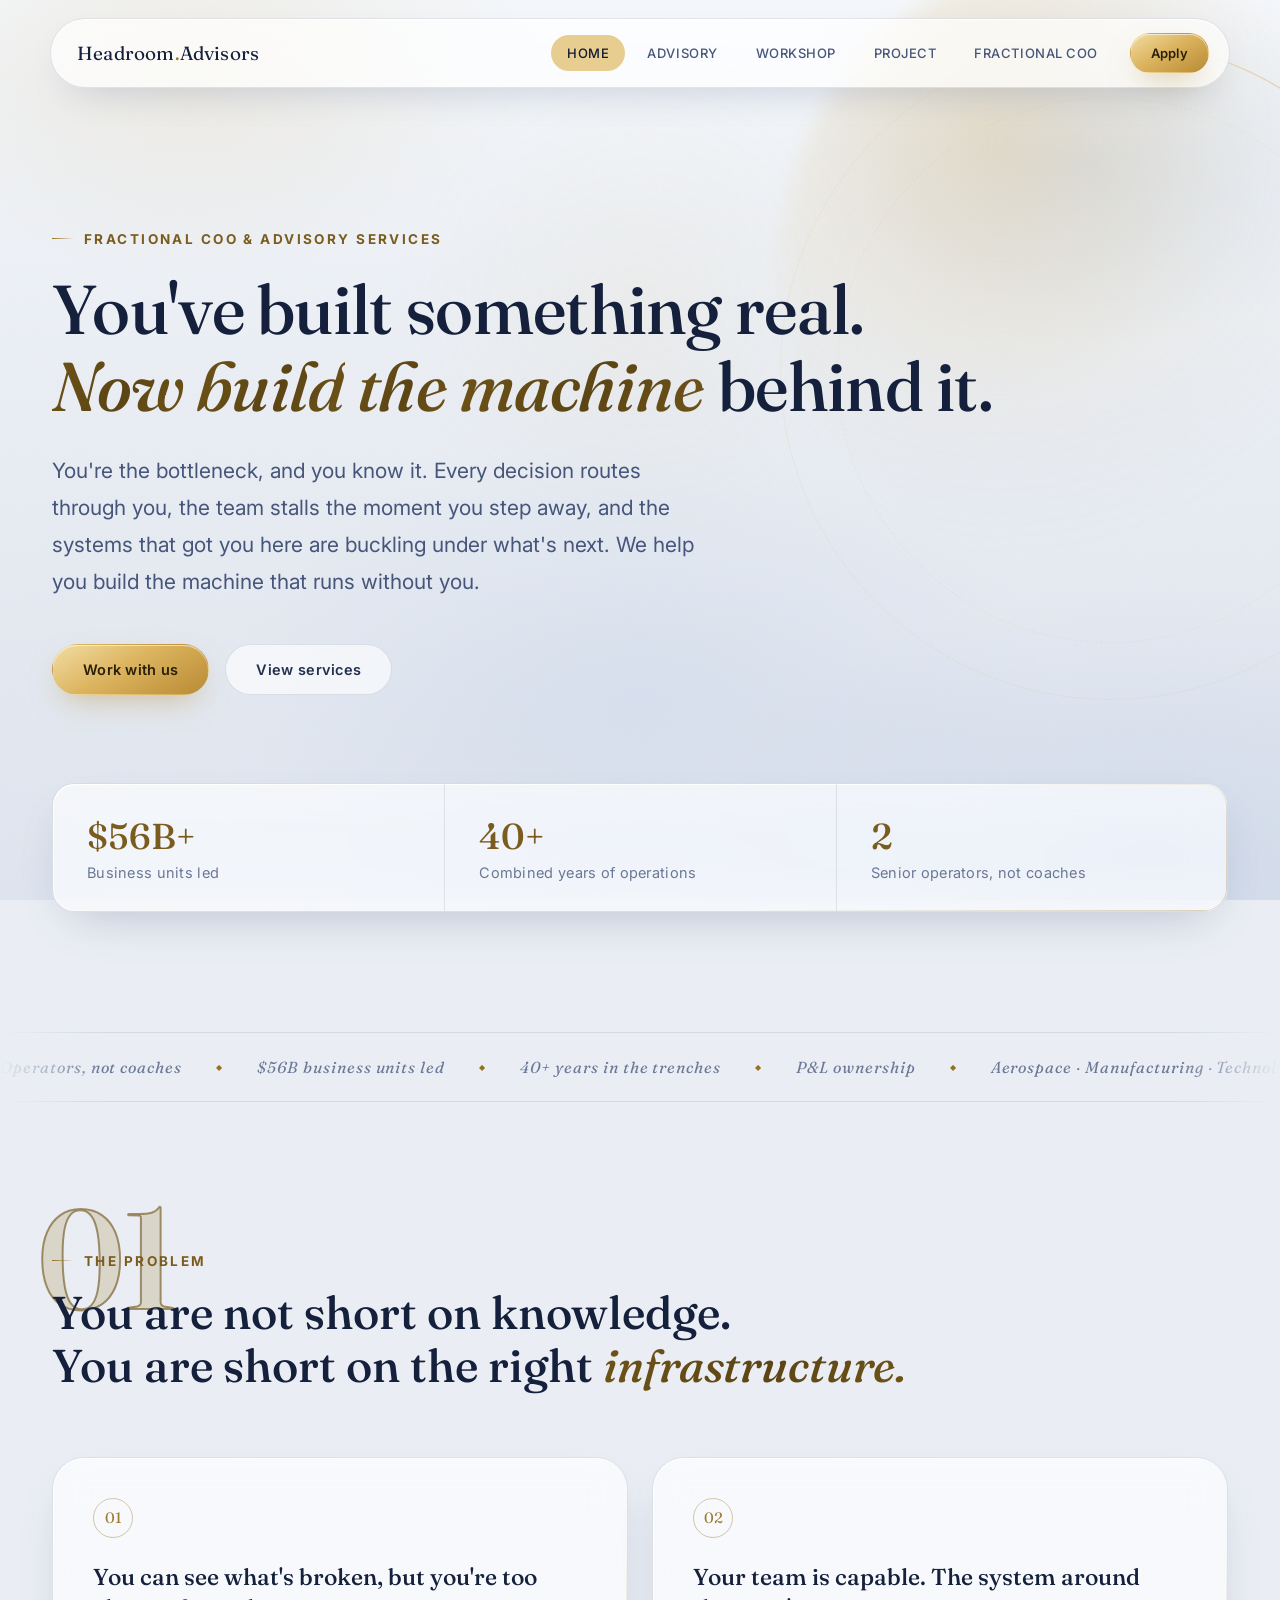
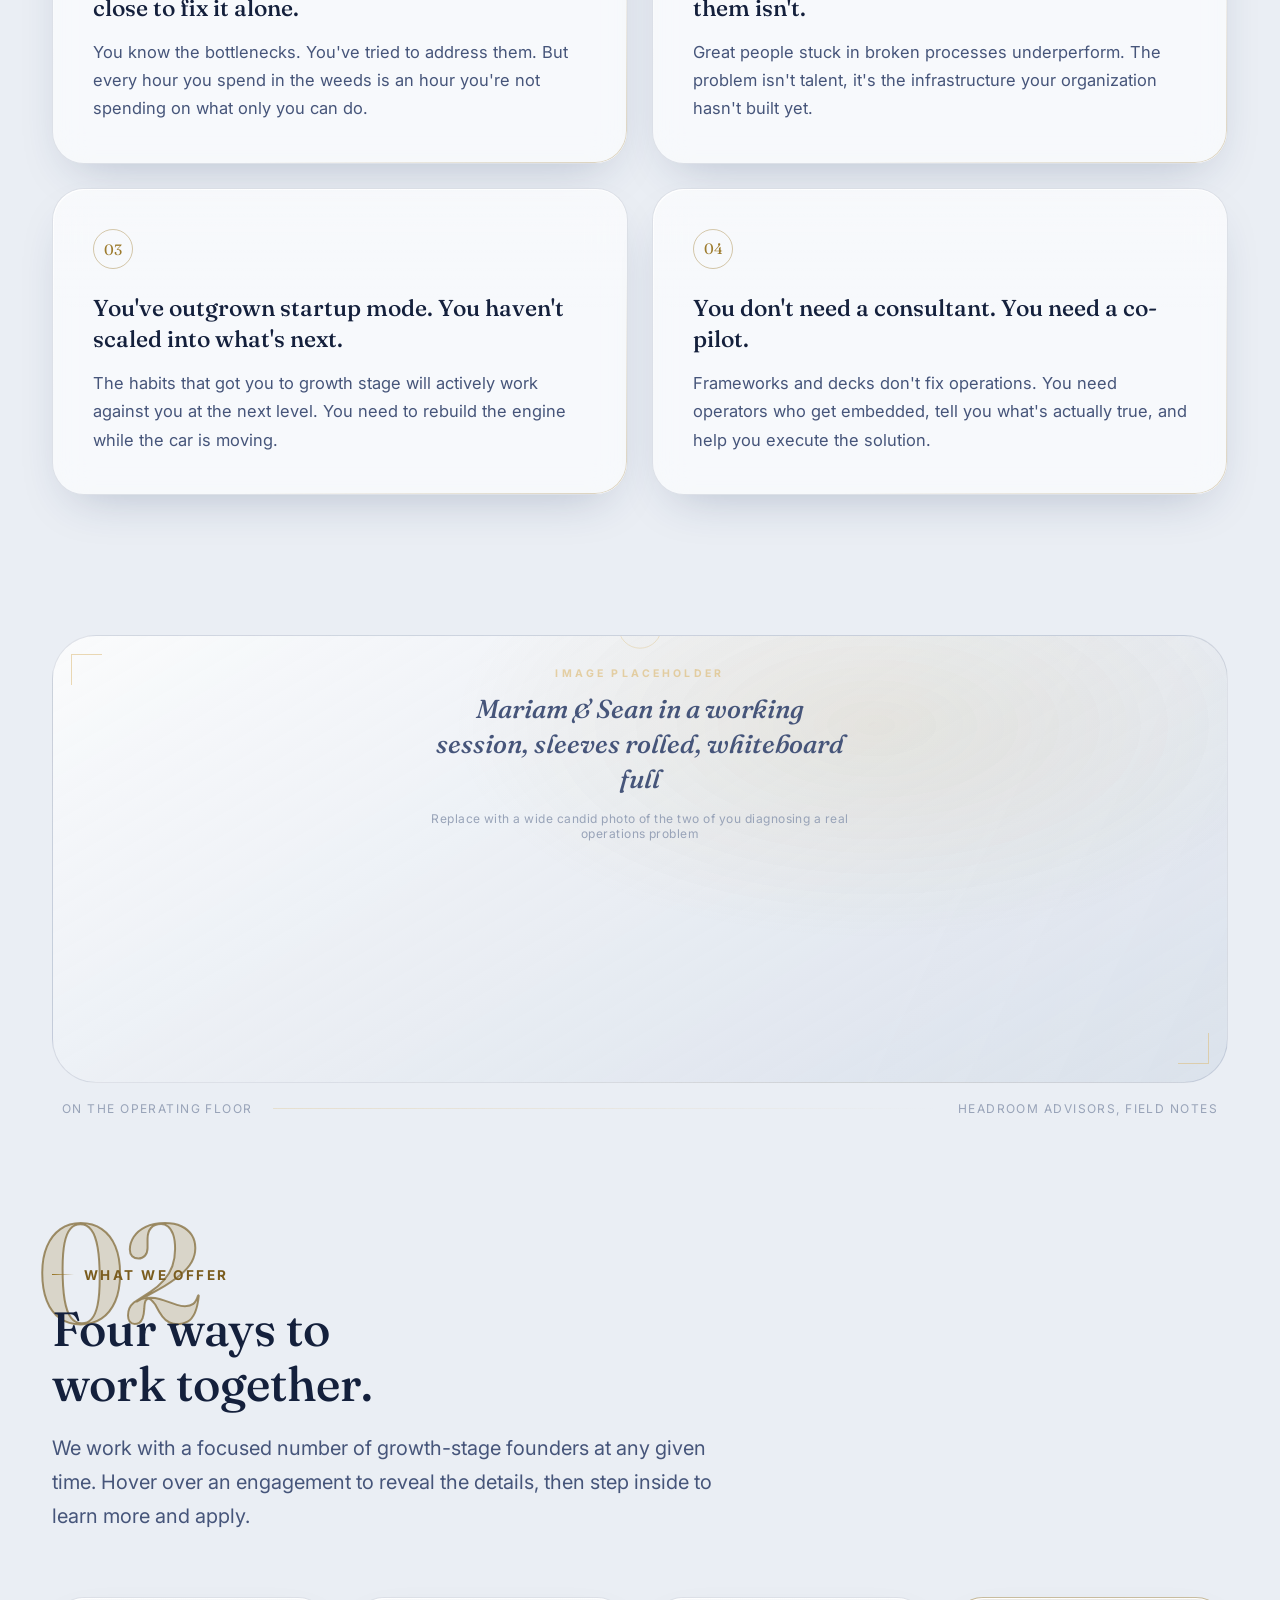
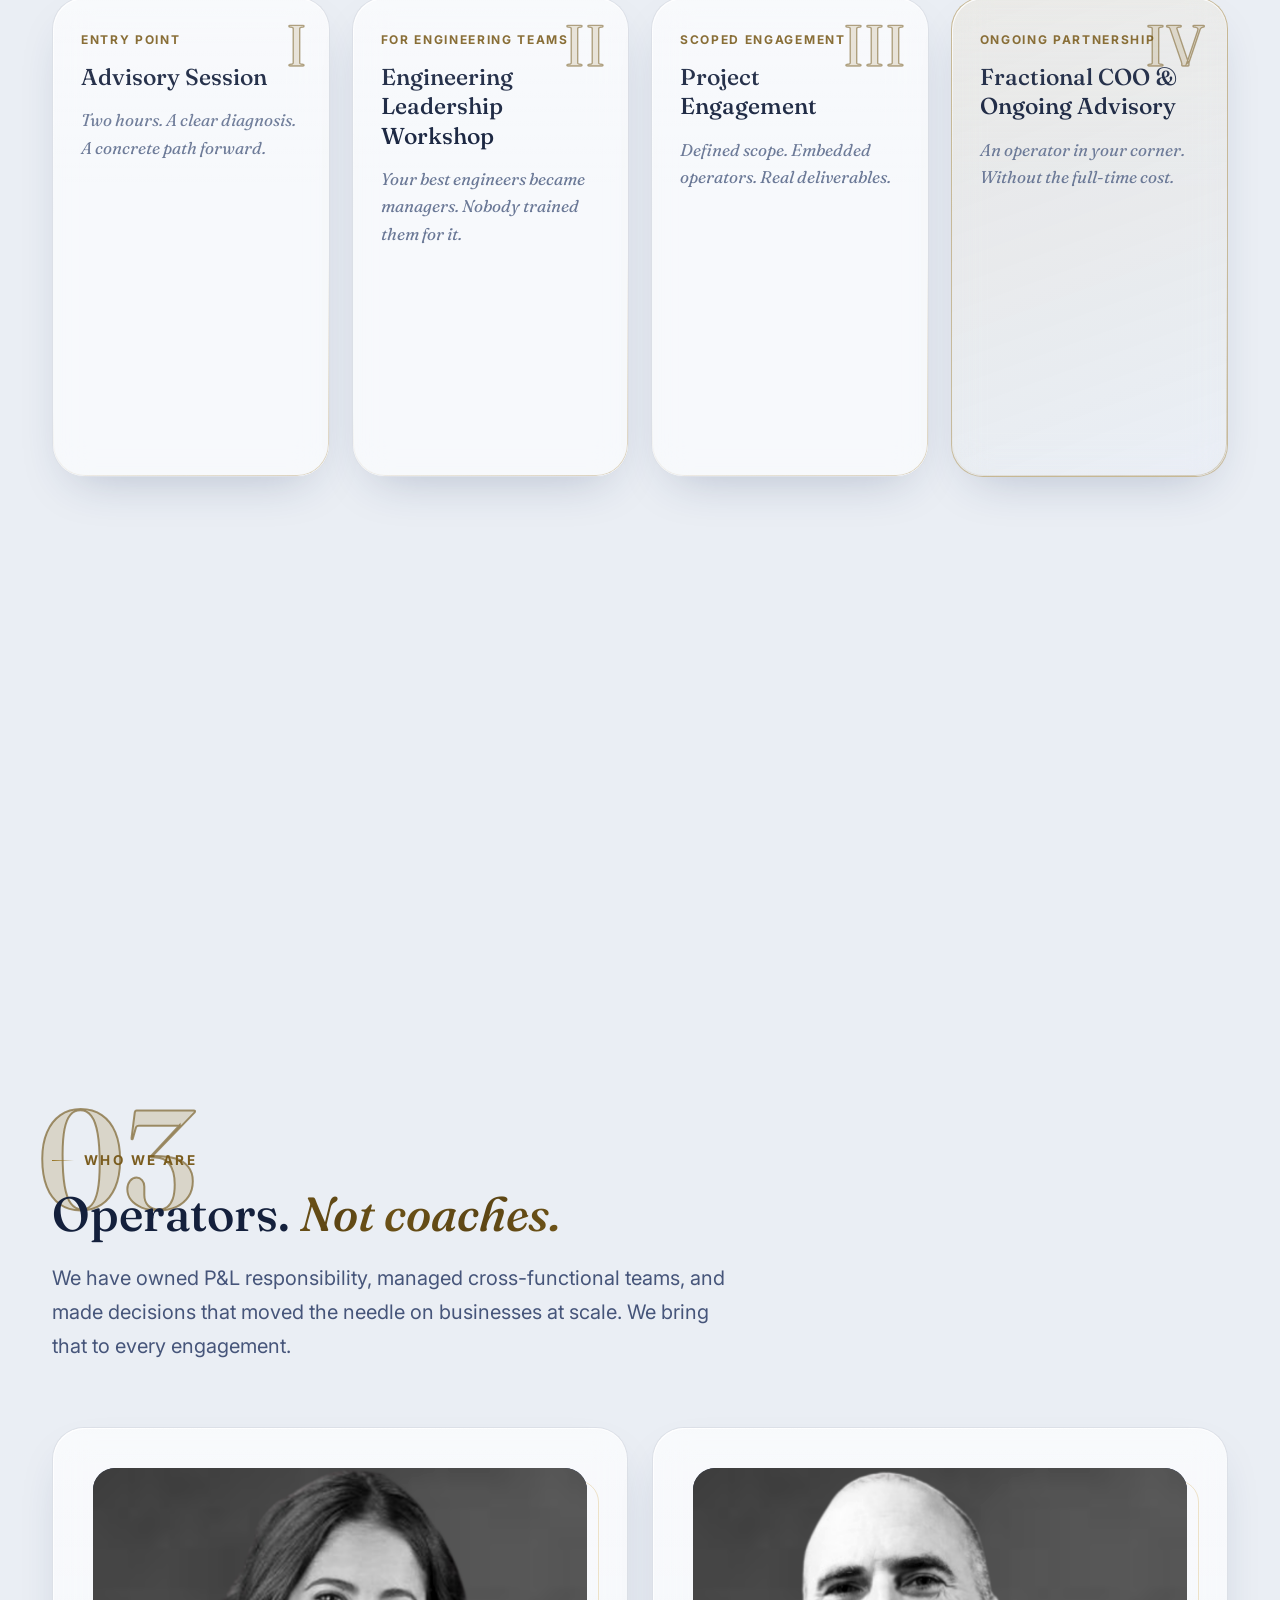
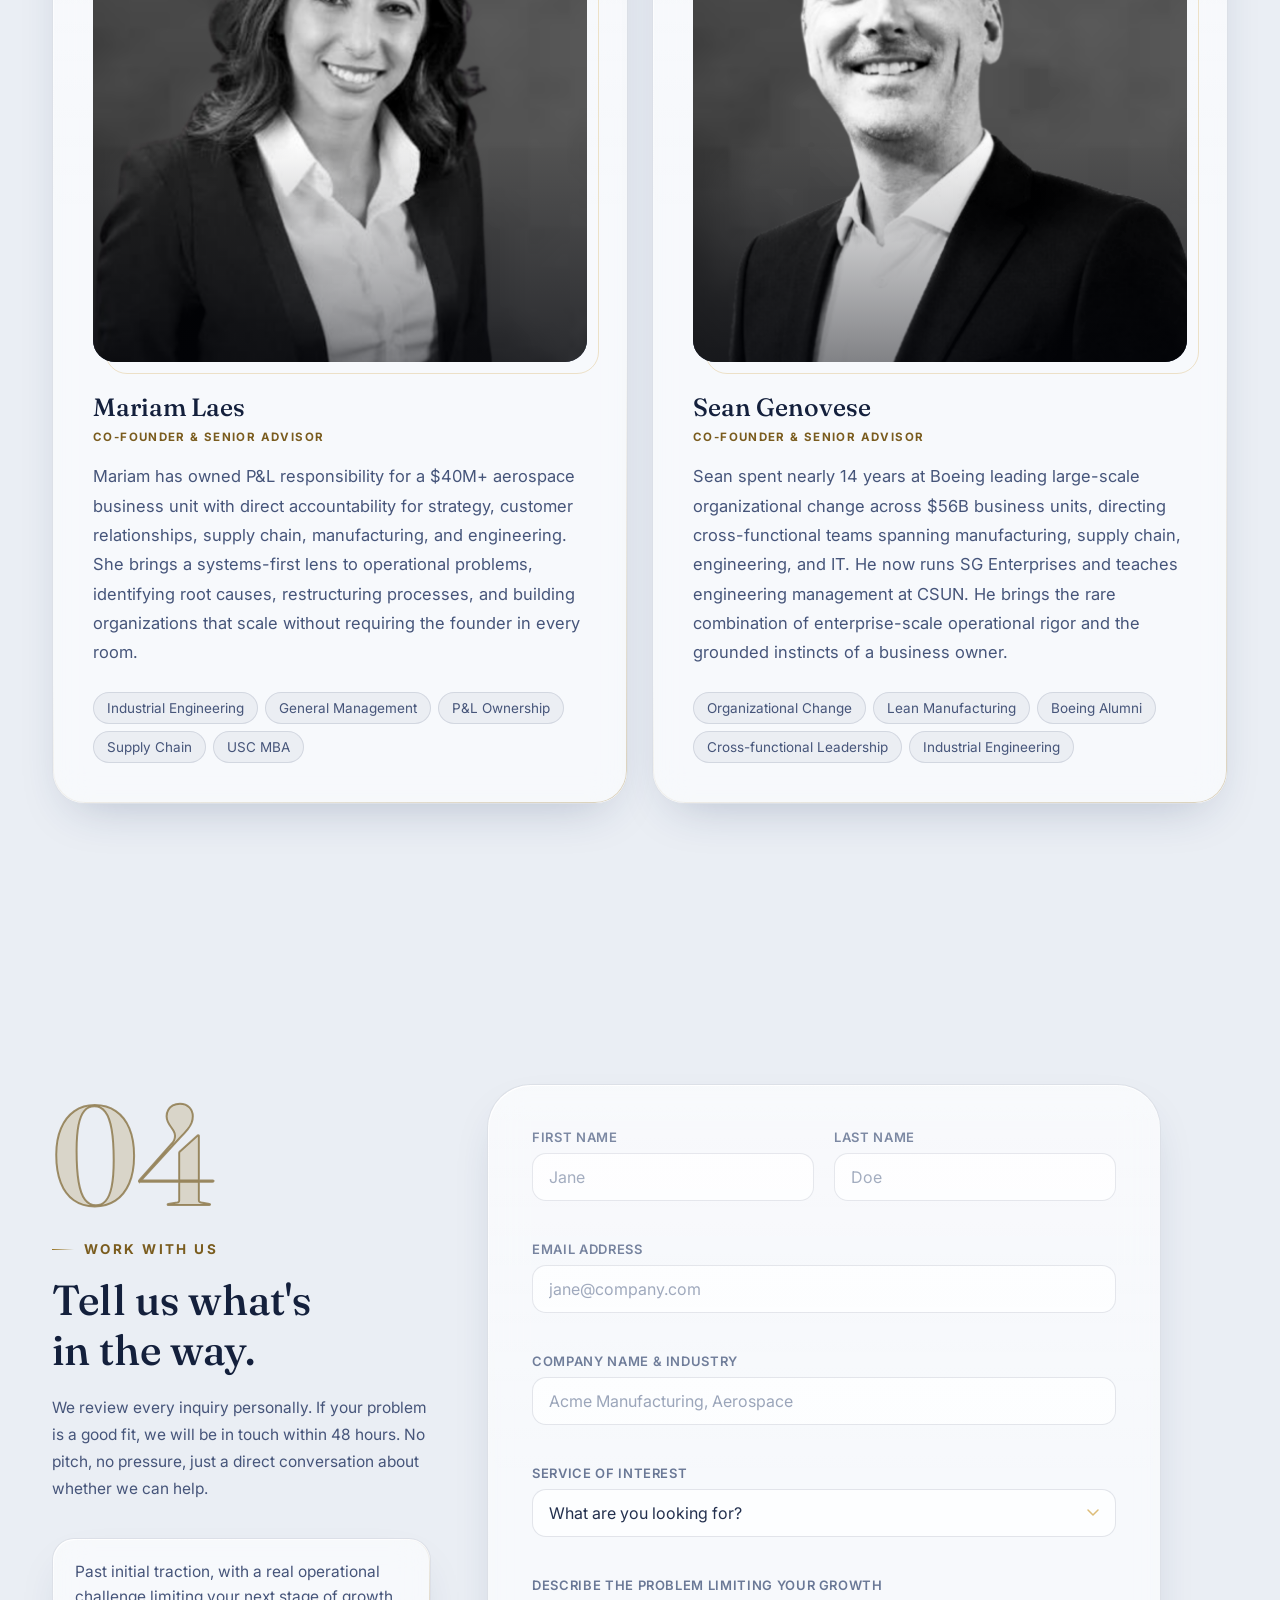
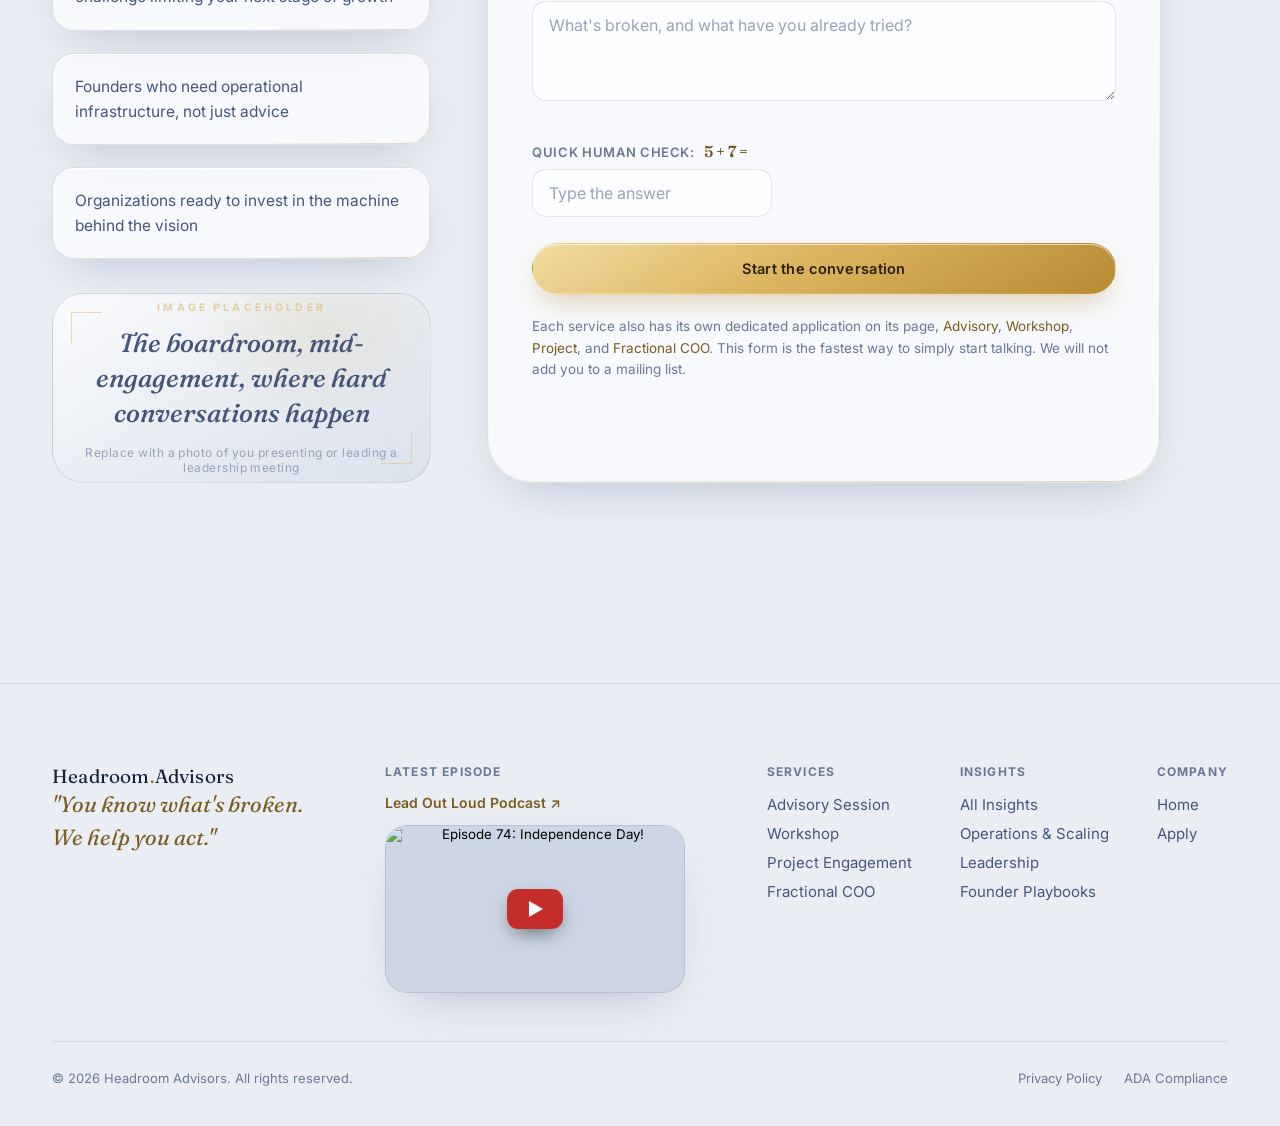
==== index.html @ a79bfadd "Add files via upload" ====
<!doctype html>
<html lang="en">
<head>
<meta charset="UTF-8" />
<meta name="viewport" content="width=device-width, initial-scale=1.0" />
<title>Headroom Advisors | Fractional COO &amp; Advisory Services for Growth-Stage Founders</title>
<meta name="description" content="Growth-stage founders don't need more advice. They need operators who've been in the weeds, and can build the systems, teams, and infrastructure to scale without them." />
<meta property="og:type" content="website" />
<meta property="og:title" content="Headroom Advisors | Fractional COO &amp; Advisory Services" />
<meta property="og:description" content="Senior operators who build the systems, teams, and infrastructure growth-stage companies need to scale, without the founder in every room." />
<link rel="preconnect" href="https://fonts.googleapis.com">
<link rel="preconnect" href="https://fonts.gstatic.com" crossorigin>
<link href="https://fonts.googleapis.com/css2?family=Fraunces:ital,opsz,wght@0,9..144,400;0,9..144,500;0,9..144,600;1,9..144,500&family=Inter:wght@400;500;600;700&display=swap" rel="stylesheet">
<link rel="stylesheet" href="styles.css" />
<script type="application/ld+json">
{
  "@context": "https://schema.org",
  "@type": "ProfessionalService",
  "name": "Headroom Advisors",
  "description": "Fractional COO and operational advisory services for growth-stage founders.",
  "founder": [
    { "@type": "Person", "name": "Mariam Laes" },
    { "@type": "Person", "name": "Sean Genovese" }
  ],
  "makesOffer": [
    { "@type": "Offer", "name": "Advisory Session", "price": "750", "priceCurrency": "USD" },
    { "@type": "Offer", "name": "Engineering Leadership Workshop", "price": "5000", "priceCurrency": "USD" },
    { "@type": "Offer", "name": "Project Engagement" },
    { "@type": "Offer", "name": "Fractional COO & Ongoing Advisory" }
  ]
}
</script>
</head>
<body>

<div class="scroll-progress"></div>
<div class="cursor-glow"></div>
<div class="bg-mesh"></div>
<div class="bg-grain"></div>

<div class="nav-wrap">
  <nav class="nav">
    <a href="index.html" class="brand">Headroom<span class="dot">.</span>Advisors</a>
    <div class="nav-links">
      <a href="index.html" class="active">Home</a>
      <a href="advisory.html">Advisory</a>
      <a href="workshop.html">Workshop</a>
      <a href="project.html">Project</a>
      <a href="fractional-coo.html">Fractional COO</a>
    </div>
    <div class="nav-cta">
      <a href="#apply" class="btn btn-gold btn-sm"><span class="full-label">Apply</span></a>
      <button class="nav-toggle" id="navToggle" aria-label="Toggle menu"><span></span></button>
    </div>
  </nav>
</div>

<div class="nav-mobile-panel glass" id="navMobile">
  <a href="index.html">Home</a>
  <a href="advisory.html">Advisory</a>
  <a href="workshop.html">Workshop</a>
  <a href="project.html">Project</a>
  <a href="fractional-coo.html">Fractional COO</a>
  <a href="#apply">Apply</a>
</div>

<main>

  <!-- HERO -->
  <section class="hero" id="home">
    <div class="hero-orb" data-parallax="0.14"></div>
    <div class="hero-ring"></div>
    <div class="hero-side">Operators in your corner, Est. MMXXVI</div>
    <div class="container">
      <div class="hero-content">
        <div class="eyebrow">Fractional COO &amp; Advisory Services</div>
        <h1 data-split>
          <span class="hl">You've built something real.</span>
          <span class="hl"><span class="italic-gold">Now build the machine</span> behind it.</span>
        </h1>
        <p class="lead">You're the bottleneck, and you know it. Every decision routes through you, the team stalls the moment you step away, and the systems that got you here are buckling under what's next. We help you build the machine that runs without you.</p>
        <div class="hero-actions">
          <a href="#apply" class="btn btn-gold magnetic">Work with us</a>
          <a href="#services" class="btn btn-glass magnetic">View services</a>
        </div>
      </div>

      <div class="stat-bar glass reveal">
        <div class="glass-sheen"></div>
        <div class="stat-cell">
          <div class="num" data-count="56" data-prefix="$" data-suffix="B+">$56B+</div>
          <div class="label">Business units led</div>
        </div>
        <div class="stat-cell">
          <div class="num" data-count="40" data-suffix="+">40+</div>
          <div class="label">Combined years of operations</div>
        </div>
        <div class="stat-cell">
          <div class="num" data-count="2">2</div>
          <div class="label">Senior operators, not coaches</div>
        </div>
      </div>
    </div>
  </section>

  <!-- MARQUEE -->
  <div class="marquee" aria-hidden="true">
    <div class="marquee-track">
      <span>Operators, not coaches</span>
      <span>$56B business units led</span>
      <span>40+ years in the trenches</span>
      <span>P&amp;L ownership</span>
      <span>Aerospace · Manufacturing · Technology</span>
      <span>Systems that scale without you</span>
      <span>Operators, not coaches</span>
      <span>$56B business units led</span>
      <span>40+ years in the trenches</span>
      <span>P&amp;L ownership</span>
      <span>Aerospace · Manufacturing · Technology</span>
      <span>Systems that scale without you</span>
    </div>
  </div>

  <!-- PROBLEM -->
  <section class="section">
    <div class="container">
      <div class="section-head wide reveal">
        <div class="chapter-num">01</div>
        <div class="eyebrow">The Problem</div>
        <h2 data-split>
          <span class="hl" style="display:block;">You are not short on knowledge.</span>
          <span class="hl" style="display:block;">You are short on the right <span class="italic-gold">infrastructure.</span></span>
        </h2>
      </div>

      <div class="problem-grid">
        <div class="problem-card glass glass-int reveal">
          <div class="glass-sheen"></div>
          <div class="idx">01</div>
          <h3>You can see what's broken, but you're too close to fix it alone.</h3>
          <p>You know the bottlenecks. You've tried to address them. But every hour you spend in the weeds is an hour you're not spending on what only you can do.</p>
        </div>
        <div class="problem-card glass glass-int reveal">
          <div class="glass-sheen"></div>
          <div class="idx">02</div>
          <h3>Your team is capable. The system around them isn't.</h3>
          <p>Great people stuck in broken processes underperform. The problem isn't talent, it's the infrastructure your organization hasn't built yet.</p>
        </div>
        <div class="problem-card glass glass-int reveal">
          <div class="glass-sheen"></div>
          <div class="idx">03</div>
          <h3>You've outgrown startup mode. You haven't scaled into what's next.</h3>
          <p>The habits that got you to growth stage will actively work against you at the next level. You need to rebuild the engine while the car is moving.</p>
        </div>
        <div class="problem-card glass glass-int reveal">
          <div class="glass-sheen"></div>
          <div class="idx">04</div>
          <h3>You don't need a consultant. You need a co-pilot.</h3>
          <p>Frameworks and decks don't fix operations. You need operators who get embedded, tell you what's actually true, and help you execute the solution.</p>
        </div>
      </div>
    </div>
  </section>

  <!-- STORY BANNER -->
  <section class="story-banner">
    <div class="container reveal">
      <div class="img-ph ph-wide">
        <div class="ph-shimmer"></div>
        <div class="ph-inner" data-parallax="0.06">
          <div class="ph-icon">
            <svg width="18" height="18" viewBox="0 0 18 18" fill="none"><rect x="1.5" y="3" width="15" height="12" rx="2" stroke="#ddbc78" stroke-width="1.2"/><circle cx="6.5" cy="7.5" r="1.6" stroke="#ddbc78" stroke-width="1.2"/><path d="M2 13.5l4-3.5 3 2.5 4-4 3.5 3.5" stroke="#ddbc78" stroke-width="1.2" stroke-linecap="round" stroke-linejoin="round"/></svg>
          </div>
          <div class="ph-kicker">Image placeholder</div>
          <div class="ph-title">Mariam &amp; Sean in a working session, sleeves rolled, whiteboard full</div>
          <div class="ph-note">Replace with a wide candid photo of the two of you diagnosing a real operations problem</div>
        </div>
      </div>
      <div class="story-caption">
        <span>On the operating floor</span>
        <span class="cap-line"></span>
        <span>Headroom Advisors, Field Notes</span>
      </div>
    </div>
  </section>

  <!-- SERVICES -->
  <section class="section" id="services">
    <div class="container">
      <div class="section-head reveal">
        <div class="chapter-num">02</div>
        <div class="eyebrow">What We Offer</div>
        <h2 data-split>Four ways to<br>work together.</h2>
        <p>We work with a focused number of growth-stage founders at any given time. Hover over an engagement to reveal the details, then step inside to learn more and apply.</p>
      </div>

      <div class="services-grid">

        <a class="svc glass glass-int reveal" href="advisory.html" id="advisory" aria-label="Advisory Session, learn more and apply">
          <div class="glass-sheen"></div>
          <div class="svc-num">I</div>
          <div class="svc-top">
            <div class="service-tag">Entry Point</div>
            <h3>Advisory Session</h3>
            <p class="svc-hook">Two hours. A clear diagnosis. A concrete path forward.</p>
          </div>
          <div class="svc-reveal">
            <div class="service-price">$750<small>per session</small></div>
            <ul class="service-features">
              <li>2-hour working session with both advisors</li>
              <li>Written recommendation report within 5 business days</li>
              <li>No retainer required, standalone engagement</li>
            </ul>
            <span class="svc-cta">Learn more <span class="arrow">→</span></span>
          </div>
        </a>

        <a class="svc glass glass-int reveal" href="workshop.html" id="workshop" aria-label="Engineering Leadership Workshop, learn more and apply">
          <div class="glass-sheen"></div>
          <div class="svc-num">II</div>
          <div class="svc-top">
            <div class="service-tag">For Engineering Teams</div>
            <h3>Engineering Leadership Workshop</h3>
            <p class="svc-hook">Your best engineers became managers. Nobody trained them for it.</p>
          </div>
          <div class="svc-reveal">
            <div class="service-price">$5,000<small>per day / company engagement</small></div>
            <ul class="service-features">
              <li>Full-day immersive training for engineering teams</li>
              <li>IC to manager transition curriculum</li>
              <li>Facilitator-led with live practice, not a lecture</li>
            </ul>
            <span class="svc-cta">Learn more <span class="arrow">→</span></span>
          </div>
        </a>

        <a class="svc glass glass-int reveal" href="project.html" id="project" aria-label="Project Engagement, learn more and apply">
          <div class="glass-sheen"></div>
          <div class="svc-num">III</div>
          <div class="svc-top">
            <div class="service-tag">Scoped Engagement</div>
            <h3>Project Engagement</h3>
            <p class="svc-hook">Defined scope. Embedded operators. Real deliverables.</p>
          </div>
          <div class="svc-reveal">
            <div class="service-price">$15K – $35K<small>scoped per engagement</small></div>
            <ul class="service-features">
              <li>Fixed scope with clear deliverables</li>
              <li>Embedded operator model, we get in the weeds</li>
              <li>Milestone-based structure available</li>
            </ul>
            <span class="svc-cta">Learn more <span class="arrow">→</span></span>
          </div>
        </a>

        <a class="svc glass glass-int featured reveal" href="fractional-coo.html" id="fractional-coo" aria-label="Fractional COO and Ongoing Advisory, learn more and apply">
          <div class="glass-sheen"></div>
          <div class="svc-num">IV</div>
          <div class="svc-top">
            <div class="service-tag">Ongoing Partnership</div>
            <h3>Fractional COO &amp; Ongoing Advisory</h3>
            <p class="svc-hook">An operator in your corner. Without the full-time cost.</p>
          </div>
          <div class="svc-reveal">
            <div class="service-price">Contact us<small>custom retainer pricing</small></div>
            <ul class="service-features">
              <li>Ongoing executive-level operational leadership</li>
              <li>Strategic and tactical, both levels covered</li>
              <li>Structured to reduce dependency, not create it</li>
            </ul>
            <span class="svc-cta">Learn more <span class="arrow">→</span></span>
          </div>
        </a>

      </div>
    </div>
  </section>

  <!-- PULL QUOTE -->
  <section class="section" style="padding-top:60px; padding-bottom:60px;">
    <div class="container">
      <div class="pullquote reveal">
        <span class="qmark">“</span>
        <blockquote data-split>We don't hand you a deck and wish you luck. We get in the weeds and build the machine with you.</blockquote>
        <cite>Mariam Laes &amp; Sean Genovese</cite>
      </div>
    </div>
  </section>

  <!-- TEAM -->
  <section class="section" style="padding-top:70px;">
    <div class="container">
      <div class="section-head reveal">
        <div class="chapter-num">03</div>
        <div class="eyebrow">Who We Are</div>
        <h2 data-split>Operators. <span class="italic-gold">Not coaches.</span></h2>
        <p>We have owned P&amp;L responsibility, managed cross-functional teams, and made decisions that moved the needle on businesses at scale. We bring that to every engagement.</p>
      </div>

      <div class="team-grid">
        <div class="team-card glass glass-int reveal">
          <div class="glass-sheen"></div>
          <div class="portrait-frame">
            <div class="portrait"><img src="assets/mariam.png" alt="Mariam Laes, Co-Founder and Senior Advisor at Headroom Advisors" loading="lazy" /></div>
          </div>
          <div class="team-card-body">
            <h3>Mariam Laes</h3>
            <div class="role">Co-Founder &amp; Senior Advisor</div>
            <p class="bio">Mariam has owned P&amp;L responsibility for a $40M+ aerospace business unit with direct accountability for strategy, customer relationships, supply chain, manufacturing, and engineering. She brings a systems-first lens to operational problems, identifying root causes, restructuring processes, and building organizations that scale without requiring the founder in every room.</p>
            <div class="pill-row">
              <span class="pill">Industrial Engineering</span>
              <span class="pill">General Management</span>
              <span class="pill">P&amp;L Ownership</span>
              <span class="pill">Supply Chain</span>
              <span class="pill">USC MBA</span>
            </div>
          </div>
        </div>

        <div class="team-card glass glass-int reveal">
          <div class="glass-sheen"></div>
          <div class="portrait-frame">
            <div class="portrait"><img src="assets/sean.png" alt="Sean Genovese, Co-Founder and Senior Advisor at Headroom Advisors" loading="lazy" /></div>
          </div>
          <div class="team-card-body">
            <h3>Sean Genovese</h3>
            <div class="role">Co-Founder &amp; Senior Advisor</div>
            <p class="bio">Sean spent nearly 14 years at Boeing leading large-scale organizational change across $56B business units, directing cross-functional teams spanning manufacturing, supply chain, engineering, and IT. He now runs SG Enterprises and teaches engineering management at CSUN. He brings the rare combination of enterprise-scale operational rigor and the grounded instincts of a business owner.</p>
            <div class="pill-row">
              <span class="pill">Organizational Change</span>
              <span class="pill">Lean Manufacturing</span>
              <span class="pill">Boeing Alumni</span>
              <span class="pill">Cross-functional Leadership</span>
              <span class="pill">Industrial Engineering</span>
            </div>
          </div>
        </div>
      </div>
    </div>
  </section>

  <!-- CONTACT -->
  <section class="section" id="apply">
    <div class="container">
      <div class="contact-layout">
        <div class="reveal">
          <div class="chapter-num" style="position:static; margin-bottom:6px;">04</div>
          <div class="eyebrow">Work With Us</div>
          <h2 style="font-family:var(--font-display); font-weight:500; font-size:clamp(30px,3.6vw,42px); color:var(--white-100); margin-top:18px; line-height:1.2;" data-split>Tell us what's<br>in the way.</h2>
          <p style="margin-top:18px; font-size:15.5px; line-height:1.75; color:var(--white-70);">We review every inquiry personally. If your problem is a good fit, we will be in touch within 48 hours. No pitch, no pressure, just a direct conversation about whether we can help.</p>

          <div class="contact-criteria">
            <div class="criteria-item glass">Past initial traction, with a real operational challenge limiting your next stage of growth</div>
            <div class="criteria-item glass">Founders who need operational infrastructure, not just advice</div>
            <div class="criteria-item glass">Organizations ready to invest in the machine behind the vision</div>
          </div>

          <div class="img-ph ph-wide" style="margin-top:34px; aspect-ratio: 16/8; min-height:180px;">
            <div class="ph-shimmer"></div>
            <div class="ph-inner">
              <div class="ph-kicker">Image placeholder</div>
              <div class="ph-title">The boardroom, mid-engagement, where hard conversations happen</div>
              <div class="ph-note">Replace with a photo of you presenting or leading a leadership meeting</div>
            </div>
          </div>
        </div>

        <form class="form-glass glass reveal ha-form" id="applyForm">
          <div class="glass-sheen"></div>
          <div class="form-body">
            <div class="form-grid">
              <div class="field">
                <label for="firstName">First name</label>
                <input type="text" id="firstName" name="firstName" placeholder="Jane" required />
              </div>
              <div class="field">
                <label for="lastName">Last name</label>
                <input type="text" id="lastName" name="lastName" placeholder="Doe" required />
              </div>
              <div class="field full">
                <label for="email">Email address</label>
                <input type="email" id="email" name="email" placeholder="jane@company.com" required />
              </div>
              <div class="field full">
                <label for="company">Company name &amp; industry</label>
                <input type="text" id="company" name="company" placeholder="Acme Manufacturing, Aerospace" required />
              </div>
              <div class="field full">
                <label for="service">Service of interest</label>
                <select id="service" name="service" required>
                  <option value="" disabled selected>What are you looking for?</option>
                  <option>Advisory Session ($750)</option>
                  <option>Engineering Leadership Workshop ($5K/day)</option>
                  <option>Project Engagement ($15K–$35K)</option>
                  <option>Fractional COO / Ongoing Advisory</option>
                  <option>Founding Client Session (complimentary)</option>
                  <option>Not sure yet, help me figure it out</option>
                </select>
              </div>
              <div class="field full">
                <label for="problem">Describe the problem limiting your growth</label>
                <textarea id="problem" name="problem" placeholder="What's broken, and what have you already tried?" required></textarea>
              </div>
              <div class="field full captcha-field" data-captcha>
                <label for="captcha">Quick human check: <span class="captcha-q" aria-hidden="true"></span></label>
                <input type="text" id="captcha" name="captcha" class="captcha-input" inputmode="numeric" autocomplete="off" placeholder="Type the answer" required />
                <p class="captcha-error" role="alert" hidden>Not quite, give it another try.</p>
              </div>
              <div class="hp-field" aria-hidden="true">
                <label>Leave this field empty</label>
                <input type="text" name="website_hp" tabindex="-1" autocomplete="off" />
              </div>
            </div>
            <button type="submit" class="btn btn-gold">Start the conversation</button>
            <p class="form-note">Each service also has its own dedicated application on its page, <a href="advisory.html" style="color:var(--gold-300);">Advisory</a>, <a href="workshop.html" style="color:var(--gold-300);">Workshop</a>, <a href="project.html" style="color:var(--gold-300);">Project</a>, and <a href="fractional-coo.html" style="color:var(--gold-300);">Fractional COO</a>. This form is the fastest way to simply start talking. We will not add you to a mailing list.</p>
          </div>
          <div class="form-success">
            <div class="success-ring">
              <svg width="24" height="24" viewBox="0 0 24 24" fill="none"><path d="M4 12.5L9.5 18L20 6" stroke="#ddbc78" stroke-width="1.8" stroke-linecap="round" stroke-linejoin="round"/></svg>
            </div>
            <h3>We've received your note.</h3>
            <p>Mariam and Sean review every inquiry personally. If it's a fit, expect to hear from us within 48 hours.</p>
          </div>
        </form>
      </div>
    </div>
  </section>

</main>

<footer>
  <div class="container">
    <div class="footer-top">
      <div>
        <a href="index.html" class="brand">Headroom<span class="dot">.</span>Advisors</a>
        <p class="footer-quote"><span>"You know what's broken.</span><span>We help you act."</span></p>
      </div>
      <div class="footer-podcast">
        <h5>Latest Episode</h5>
        <a class="footer-podcast-link" href="https://www.youtube.com/@leadoutloudpodcast/videos" target="_blank" rel="noopener">Lead Out Loud Podcast <span aria-hidden="true">↗</span></a>
        <div class="footer-podcast-embed" data-yt-channel="UCoRFrJFZHFLe3baKRUkBuSA" data-yt-fallback="PZVxbtZuWwQ" data-yt-title="Episode 74: Independence Day!"></div>
      </div>
      <div class="footer-links">
        <div class="footer-col">
          <h5>Services</h5>
          <a href="advisory.html">Advisory Session</a>
          <a href="workshop.html">Workshop</a>
          <a href="project.html">Project Engagement</a>
          <a href="fractional-coo.html">Fractional COO</a>
        </div>
        <div class="footer-col">
          <h5>Insights</h5>
          <a href="blog.html">All Insights</a>
          <a href="blog.html">Operations &amp; Scaling</a>
          <a href="blog.html">Leadership</a>
          <a href="blog.html">Founder Playbooks</a>
        </div>
        <div class="footer-col">
          <h5>Company</h5>
          <a href="index.html">Home</a>
          <a href="#apply">Apply</a>
        </div>
      </div>
    </div>
    <div class="footer-bottom">
      <div>&copy; 2026 Headroom Advisors. All rights reserved.</div>
      <div class="legal-links">
        <a href="privacy-policy.html">Privacy Policy</a>
        <a href="accessibility.html">ADA Compliance</a>
      </div>
    </div>
  </div>
</footer>

<!-- FOUNDING OFFER, scroll-triggered promo -->
<div class="promo-overlay" id="foundingPromo" role="dialog" aria-modal="true" aria-label="Founding client offer">
  <div class="promo-modal glass">
    <button class="promo-close" id="promoClose" aria-label="Close offer">
      <svg width="14" height="14" viewBox="0 0 14 14" fill="none"><path d="M1 1l12 12M13 1L1 13" stroke="currentColor" stroke-width="1.6" stroke-linecap="round"/></svg>
    </button>
    <div class="promo-scroll">
      <div class="promo-grid">
        <div class="founding-left">
          <div class="eyebrow">Limited Availability</div>
          <h2 style="font-family:var(--font-display); font-size:clamp(26px,3vw,36px); font-weight:500; color:var(--white-100); margin-top:16px; line-height:1.25;">5 founding client sessions.<br>No charge.</h2>
          <p style="margin-top:16px; font-size:15px; line-height:1.7; color:var(--white-70);">As we launch Headroom Advisors, we are offering five complimentary advisory sessions to founders with real operational challenges. This is not a sales call. It is a genuine working session.</p>
          <div class="slots">
            <div class="slots-bar"><span></span></div>
            <div class="slots-label">3 of 5 slots filled</div>
          </div>
          <a href="advisory.html#apply" class="btn btn-gold">Apply for a founding session</a>
          <div class="img-ph ph-wide" style="margin-top:34px; aspect-ratio: 21/7; min-height:150px;">
            <div class="ph-shimmer"></div>
            <div class="ph-inner">
              <div class="ph-kicker">Image placeholder</div>
              <div class="ph-title">The podcast studio, where founding sessions become case studies</div>
              <div class="ph-note">Replace with a photo of your recording setup or mics</div>
            </div>
          </div>
        </div>

        <div class="founding-steps">
          <div class="founding-step">
            <div class="n">01</div>
            <div>
              <h4>Submit your application.</h4>
              <p>Tell us about your business and the problem that's limiting your growth. Applications are reviewed personally by Mariam and Sean.</p>
            </div>
          </div>
          <div class="founding-step">
            <div class="n">02</div>
            <div>
              <h4>Two-hour working session.</h4>
              <p>Not a discovery call. We come prepared, ask hard questions, and tell you what we actually see, including things you may not want to hear.</p>
            </div>
          </div>
          <div class="founding-step">
            <div class="n">03</div>
            <div>
              <h4>Written recommendation.</h4>
              <p>Within five business days, you receive a clear written diagnosis and a concrete set of next steps. No pitch. No follow-up pressure.</p>
            </div>
          </div>
          <div class="founding-step">
            <div class="n">04</div>
            <div>
              <h4>Anonymized case study potential.</h4>
              <p>With your permission, your session may be featured as an anonymized case study on our podcast or content.</p>
            </div>
          </div>
        </div>
      </div>
    </div>
  </div>
</div>

<script src="script.js"></script>
</body>
</html>
---- styles.css ----
/* ==========================================================================
   Headroom Advisors — Liquid Glass Design System v2
   Deep navy + champagne gold. Editorial, glossy, built to feel expensive.
   ========================================================================== */

:root {
  /* ==== Soft Daylight Blue — light theme ==== */

  /* Dark inks — deepest text + text-on-gold (kept dark on purpose) */
  --navy-950: #101a33;
  --navy-900: #16223f;
  --navy-850: #1d2a49;
  --navy-800: #243256;
  --navy-700: #2e3e64;
  --navy-600: #3c4d78;

  /* Page background tones — pale blue-grey */
  --bg-050: #f5f8fc;
  --bg-100: #eaeef4;
  --bg-200: #dfe5ef;
  --bg-300: #ccd6e4;

  /* Muted gold / bronze accent (readable on light) */
  --gold-200: #e7ce90;   /* light champagne — button highlight, active pill (only ever on dark text) */
  --gold-300: #7a5c1e;   /* accent INK — eyebrows, links, tags, prices. Darkened for contrast on light */
  --gold-400: #96721f;   /* markers, bullets, dots, small numerals */
  --gold-500: #6f5418;   /* deeper bronze — italic-gold headings */
  --gold-600: #5c4514;   /* deepest bronze */

  /* Text tokens — now dark slate on light bg */
  --white-100: #14203c;  /* headings */
  --white-90:  #23304e;  /* strong body */
  --white-70:  #46557a;  /* body copy */
  --white-50:  #6a7896;  /* muted / captions */
  --white-30:  #98a3b8;  /* faint / hints */

  /* Glass surfaces — frosted white on light bg */
  --glass-fill: rgba(255, 255, 255, 0.62);
  --glass-fill-strong: rgba(255, 255, 255, 0.85);
  --glass-border: rgba(28, 44, 82, 0.12);
  --glass-border-gold: rgba(154, 117, 38, 0.42);
  --glass-shadow: 0 20px 50px -22px rgba(30, 50, 92, 0.28), inset 0 1px 0 rgba(255, 255, 255, 0.8);
  --glass-blur: blur(18px) saturate(135%);

  /* Hairline divider on light bg */
  --hairline: rgba(28, 44, 82, 0.1);

  --radius-sm: 14px;
  --radius-md: 22px;
  --radius-lg: 32px;
  --radius-xl: 44px;

  --font-display: "Fraunces", "Playfair Display", Georgia, serif;
  --font-body: "Inter", -apple-system, BlinkMacSystemFont, "Segoe UI", sans-serif;

  --ease-glass: cubic-bezier(0.16, 1, 0.3, 1);
}

* { box-sizing: border-box; }

html {
  scroll-behavior: smooth;
}

body {
  margin: 0;
  font-family: var(--font-body);
  font-size: 19.5px;
  color: var(--white-90);
  background: var(--bg-100);
  -webkit-font-smoothing: antialiased;
  overflow-x: hidden;
}

img, svg { display: block; max-width: 100%; }
a { color: inherit; text-decoration: none; }
button { font-family: inherit; }
ul { margin: 0; padding: 0; list-style: none; }
h1, h2, h3, h4, p { margin: 0; }

::selection {
  background: var(--gold-300);
  color: #fff;
}

/* Custom scrollbar — thin champagne thread */
::-webkit-scrollbar { width: 9px; }
::-webkit-scrollbar-track { background: var(--bg-200); }
::-webkit-scrollbar-thumb {
  background: linear-gradient(180deg, rgba(154,117,38,0.5), rgba(154,117,38,0.28));
  border-radius: 999px;
  border: 2px solid var(--bg-200);
}
::-webkit-scrollbar-thumb:hover { background: rgba(154,117,38,0.7); }

/* ---------------------------------------------------------------------- */
/* Ambient background — animated gold/navy mesh glow + grain              */
/* ---------------------------------------------------------------------- */

.bg-mesh {
  position: fixed;
  inset: 0;
  z-index: 0;
  pointer-events: none;
  background:
    radial-gradient(45% 38% at 15% 8%, rgba(198, 154, 69, 0.12), transparent 60%),
    radial-gradient(38% 34% at 85% 18%, rgba(110, 150, 210, 0.16), transparent 60%),
    radial-gradient(50% 45% at 50% 78%, rgba(150, 178, 218, 0.16), transparent 65%),
    radial-gradient(60% 50% at 90% 95%, rgba(120, 152, 205, 0.14), transparent 60%),
    linear-gradient(180deg, var(--bg-050) 0%, var(--bg-100) 45%, var(--bg-200) 100%);
  animation: meshDrift 26s ease-in-out infinite alternate;
}

@keyframes meshDrift {
  0% { filter: hue-rotate(0deg) brightness(1); }
  100% { filter: hue-rotate(-4deg) brightness(1.03); }
}

.bg-grain {
  position: fixed;
  inset: 0;
  z-index: 1;
  pointer-events: none;
  opacity: 0.04;
  mix-blend-mode: multiply;
  background-image: url("data:image/svg+xml;utf8,<svg xmlns='http://www.w3.org/2000/svg' width='120' height='120'><filter id='n'><feTurbulence type='fractalNoise' baseFrequency='0.9' numOctaves='2' stitchTiles='stitch'/></filter><rect width='100%25' height='100%25' filter='url(%23n)'/></svg>");
}

/* Scroll progress thread */
.scroll-progress {
  position: fixed;
  top: 0; left: 0;
  height: 2px;
  width: 0%;
  z-index: 200;
  background: linear-gradient(90deg, var(--gold-500), var(--gold-200));
  box-shadow: 0 0 12px rgba(221,188,120,0.6);
  pointer-events: none;
}

/* Cursor aura — desktop only */
.cursor-glow {
  position: fixed;
  top: 0; left: 0;
  width: 560px; height: 560px;
  border-radius: 50%;
  pointer-events: none;
  z-index: 1;
  background: radial-gradient(circle, rgba(221,188,120,0.07), transparent 62%);
  transform: translate(-50%, -50%);
  will-change: transform;
}
@media (hover: none) { .cursor-glow { display: none; } }

.container {
  position: relative;
  z-index: 2;
  max-width: 1240px;
  margin: 0 auto;
  padding: 0 32px;
}

/* ---------------------------------------------------------------------- */
/* Glass primitives                                                        */
/* ---------------------------------------------------------------------- */

.glass {
  position: relative;
  background: var(--glass-fill);
  backdrop-filter: var(--glass-blur);
  -webkit-backdrop-filter: var(--glass-blur);
  border: 1px solid var(--glass-border);
  border-radius: var(--radius-lg);
  box-shadow: var(--glass-shadow);
}

.glass::before {
  content: "";
  position: absolute;
  inset: 0;
  border-radius: inherit;
  padding: 1px;
  background: linear-gradient(150deg, rgba(255, 255, 255, 0.9), rgba(28, 44, 82, 0) 35%, rgba(28, 44, 82, 0) 65%, rgba(154, 117, 38, 0.3));
  -webkit-mask: linear-gradient(#fff 0 0) content-box, linear-gradient(#fff 0 0);
  -webkit-mask-composite: xor;
  mask-composite: exclude;
  pointer-events: none;
}

.glass-sheen {
  position: absolute;
  top: 0; left: 0; right: 0;
  height: 40%;
  border-radius: inherit;
  background: linear-gradient(180deg, rgba(255, 255, 255, 0.14), transparent);
  pointer-events: none;
}

/* Interactive glass — light follows the cursor (JS sets --mx / --my) */
.glass-int::after {
  content: "";
  position: absolute;
  inset: 0;
  border-radius: inherit;
  background: radial-gradient(520px circle at var(--mx, 50%) var(--my, 50%), rgba(255, 255, 255, 0.075), transparent 42%);
  opacity: 0;
  transition: opacity 0.5s ease;
  pointer-events: none;
}
.glass-int:hover::after { opacity: 1; }

.eyebrow {
  display: inline-flex;
  align-items: center;
  gap: 10px;
  font-family: var(--font-body);
  font-size: 13.5px;
  font-weight: 700;
  letter-spacing: 0.18em;
  text-transform: uppercase;
  color: var(--gold-300);
}
.eyebrow::before {
  content: "";
  width: 22px;
  height: 1px;
  background: linear-gradient(90deg, var(--gold-400), transparent);
}

.section {
  position: relative;
  z-index: 2;
  padding: 140px 0;
}

.section-head {
  max-width: 680px;
  margin-bottom: 64px;
  position: relative;
}

.section-head h2 {
  font-family: var(--font-display);
  font-weight: 500;
  font-size: clamp(32px, 4vw, 48px);
  line-height: 1.15;
  color: var(--white-100);
  margin-top: 18px;
}

.section-head p {
  margin-top: 20px;
  font-size: 20px;
  line-height: 1.7;
  color: var(--white-70);
}

/* Wide variant — for headings that must hold one sentence per line */
.section-head.wide { max-width: 1100px; }
.section-head.wide h2 { font-size: clamp(28px, 3.6vw, 46px); }

/* Ghost chapter numeral floating behind section heads */
.chapter-num {
  position: absolute;
  top: -54px;
  left: -14px;
  z-index: -1;
  font-family: var(--font-display);
  font-size: clamp(90px, 11vw, 150px);
  line-height: 1;
  font-weight: 600;
  color: rgba(150, 114, 31, 0.2);
  -webkit-text-stroke: 2px rgba(111, 84, 24, 0.62);
  pointer-events: none;
  user-select: none;
}

.italic-gold {
  font-style: italic;
}
.italic-gold, .italic-gold .w {
  color: var(--gold-500);
  background: linear-gradient(120deg, var(--gold-500), var(--gold-600) 55%, var(--gold-500));
  -webkit-background-clip: text;
  background-clip: text;
  -webkit-text-fill-color: transparent;
}

/* ---------------------------------------------------------------------- */
/* Split-word reveal (JS wraps words in .wm > .w)                          */
/* ---------------------------------------------------------------------- */

.wm {
  display: inline-block;
  overflow: hidden;
  vertical-align: bottom;
  padding-bottom: 0.14em;
  margin-bottom: -0.14em;
}
.wm .w {
  display: inline-block;
  transform: translateY(112%);
  transition: transform 0.9s var(--ease-glass);
  will-change: transform;
}
.split-in .wm .w { transform: translateY(0); }

/* ---------------------------------------------------------------------- */
/* Buttons                                                                 */
/* ---------------------------------------------------------------------- */

.btn {
  position: relative;
  display: inline-flex;
  align-items: center;
  justify-content: center;
  gap: 10px;
  padding: 16px 30px;
  border-radius: 999px;
  font-size: 14.5px;
  font-weight: 600;
  letter-spacing: 0.02em;
  cursor: pointer;
  border: 1px solid transparent;
  transition: transform 0.35s var(--ease-glass), box-shadow 0.35s var(--ease-glass), background 0.35s var(--ease-glass);
  overflow: hidden;
  white-space: nowrap;
}

.btn-gold {
  color: #2a2008;
  background: linear-gradient(150deg, #f2dda3, #dcb45f 45%, #b98a34);
  box-shadow: 0 12px 30px -10px rgba(184, 146, 63, 0.55), inset 0 1px 0 rgba(255, 255, 255, 0.6);
}
/* Sheen stays hidden off the left edge and only sweeps across on hover / press */
.btn-gold::after {
  content: "";
  position: absolute;
  top: -60%;
  left: -90%;
  width: 40%;
  height: 220%;
  background: rgba(255, 255, 255, 0.6);
  transform: rotate(20deg);
  filter: blur(6px);
  opacity: 0;
  transition: left 0.6s var(--ease-glass), opacity 0.25s ease;
  pointer-events: none;
}
.btn-gold:hover::after,
.btn-gold:active::after,
.btn-gold:focus-visible::after {
  left: 130%;
  opacity: 1;
}
.btn-gold:hover {
  transform: translateY(-2px);
  box-shadow: 0 18px 40px -12px rgba(184, 146, 63, 0.7), inset 0 1px 0 rgba(255, 255, 255, 0.6);
}

.btn-glass {
  color: var(--white-90);
  background: var(--glass-fill);
  backdrop-filter: blur(16px);
  border: 1px solid var(--glass-border);
}
.btn-glass:hover {
  background: var(--glass-fill-strong);
  transform: translateY(-2px);
  border-color: var(--glass-border-gold);
}

.btn-sm { padding: 11px 20px; font-size: 13px; }

/* ---------------------------------------------------------------------- */
/* Navbar                                                                  */
/* ---------------------------------------------------------------------- */

.nav-wrap {
  position: fixed;
  top: 18px;
  left: 0;
  right: 0;
  z-index: 100;
  display: flex;
  justify-content: center;
  padding: 0 20px;
}

.nav {
  width: 100%;
  max-width: 1180px;
  display: flex;
  align-items: center;
  justify-content: space-between;
  padding: 14px 20px 14px 26px;
  border-radius: 999px;
  background: rgba(255, 255, 255, 0.72);
  backdrop-filter: blur(22px) saturate(180%);
  -webkit-backdrop-filter: blur(22px) saturate(180%);
  border: 1px solid var(--glass-border);
  box-shadow: 0 16px 40px -20px rgba(30, 50, 92, 0.28), inset 0 1px 0 rgba(255, 255, 255, 0.9);
}

.brand {
  font-family: var(--font-display);
  font-size: 19px;
  color: var(--white-100);
  letter-spacing: 0.01em;
}
.brand .dot { color: var(--gold-400); }

.nav-links {
  display: flex;
  align-items: center;
  gap: 6px;
  margin-left: auto;
  margin-right: 16px;
}

.nav-links a {
  padding: 10px 16px;
  border-radius: 999px;
  font-size: 13px;
  font-weight: 500;
  letter-spacing: 0.04em;
  text-transform: uppercase;
  color: var(--white-70);
  transition: color 0.25s ease, background 0.25s ease;
}
.nav-links a:hover { color: var(--white-100); background: rgba(28,44,82,0.06); }
.nav-links a.active { color: var(--navy-950); background: var(--gold-200); }

.nav-cta { display: flex; align-items: center; gap: 14px; }

.nav-toggle {
  display: none;
  width: 40px; height: 40px;
  border-radius: 50%;
  border: 1px solid var(--glass-border);
  background: var(--glass-fill);
  align-items: center;
  justify-content: center;
  cursor: pointer;
}
.nav-toggle span, .nav-toggle span::before, .nav-toggle span::after {
  content: ""; display: block; width: 16px; height: 1.5px; background: var(--white-90);
  position: relative; transition: transform 0.3s ease, opacity 0.3s ease;
}
.nav-toggle span::before { position: absolute; top: -5px; }
.nav-toggle span::after { position: absolute; top: 5px; }
.nav-toggle.open span { background: transparent; }
.nav-toggle.open span::before { transform: rotate(45deg) translate(3.5px, 3.5px); }
.nav-toggle.open span::after { transform: rotate(-45deg) translate(3.5px, -3.5px); }

/* ---------------------------------------------------------------------- */
/* Hero                                                                    */
/* ---------------------------------------------------------------------- */

.hero {
  position: relative;
  padding: 220px 0 120px;
  z-index: 2;
}

.hero-content { max-width: 980px; }

.hero h1 {
  font-family: var(--font-display);
  font-weight: 500;
  font-size: clamp(36px, 5.4vw, 70px);
  line-height: 1.12;
  color: var(--white-100);
  margin-top: 24px;
  letter-spacing: -0.01em;
}
.hero h1 .hl { display: block; }

.hero p.lead {
  margin-top: 28px;
  max-width: 660px;
  font-size: 21px;
  line-height: 1.75;
  color: var(--white-70);
}

.hero-actions {
  display: flex;
  gap: 16px;
  margin-top: 44px;
  flex-wrap: wrap;
}

/* Unified stat bar with hairline dividers */
.stat-bar {
  display: grid;
  grid-template-columns: repeat(3, 1fr);
  margin-top: 88px;
  border-radius: var(--radius-md);
  overflow: hidden;
}

.stat-cell {
  padding: 30px 34px;
  position: relative;
}
.stat-cell + .stat-cell { border-left: 1px solid var(--hairline); }

.stat-cell .num {
  font-family: var(--font-display);
  font-size: 36px;
  color: var(--gold-300);
  font-weight: 500;
  font-variant-numeric: tabular-nums;
}
.stat-cell .label {
  margin-top: 6px;
  font-size: 14.5px;
  color: var(--white-50);
  letter-spacing: 0.02em;
}

.hero-orb {
  position: absolute;
  top: 60px;
  right: -120px;
  width: 620px;
  height: 620px;
  border-radius: 50%;
  background: radial-gradient(circle at 35% 30%, rgba(221, 188, 120, 0.35), rgba(221, 188, 120, 0.05) 45%, transparent 70%);
  filter: blur(10px);
  z-index: 1;
  pointer-events: none;
}

/* Rotating halo rings behind the hero */
.hero-ring {
  position: absolute;
  top: 40px;
  right: -160px;
  width: 660px;
  height: 660px;
  border-radius: 50%;
  border: 1px solid rgba(221, 188, 120, 0.14);
  z-index: 1;
  pointer-events: none;
  animation: ringSpin 46s linear infinite;
}
.hero-ring::before {
  content: "";
  position: absolute;
  inset: -1px;
  border-radius: 50%;
  background: conic-gradient(from 0deg, transparent 0deg, rgba(221,188,120,0.55) 34deg, transparent 80deg);
  -webkit-mask: radial-gradient(closest-side, transparent calc(100% - 2px), #000 calc(100% - 1px));
  mask: radial-gradient(closest-side, transparent calc(100% - 2px), #000 calc(100% - 1px));
}
.hero-ring::after {
  content: "";
  position: absolute;
  inset: 56px;
  border-radius: 50%;
  border: 1px dashed rgba(221, 188, 120, 0.14);
}
@keyframes ringSpin { to { transform: rotate(360deg); } }

/* Vertical marginalia */
.hero-side {
  position: absolute;
  top: 240px;
  right: 34px;
  writing-mode: vertical-rl;
  font-size: 10.5px;
  font-weight: 600;
  letter-spacing: 0.34em;
  text-transform: uppercase;
  color: var(--white-30);
  z-index: 2;
}
@media (max-width: 1320px) { .hero-side { display: none; } }

/* ---------------------------------------------------------------------- */
/* Marquee credential strip                                                */
/* ---------------------------------------------------------------------- */

.marquee {
  position: relative;
  z-index: 2;
  overflow: hidden;
  border-top: 1px solid var(--hairline);
  border-bottom: 1px solid var(--hairline);
  padding: 24px 0;
  -webkit-mask: linear-gradient(90deg, transparent, #000 8%, #000 92%, transparent);
  mask: linear-gradient(90deg, transparent, #000 8%, #000 92%, transparent);
}
.marquee-track {
  display: flex;
  width: max-content;
  animation: marqueeScroll 38s linear infinite;
}
.marquee:hover .marquee-track { animation-play-state: paused; }
.marquee-track span {
  display: inline-flex;
  align-items: center;
  font-family: var(--font-display);
  font-style: italic;
  font-size: 16px;
  letter-spacing: 0.06em;
  color: var(--white-50);
  white-space: nowrap;
}
.marquee-track span::after {
  content: "◆";
  font-size: 8px;
  color: var(--gold-400);
  margin: 0 34px;
  font-style: normal;
}
@keyframes marqueeScroll { to { transform: translateX(-50%); } }

/* ---------------------------------------------------------------------- */
/* Problem grid                                                           */
/* ---------------------------------------------------------------------- */

.problem-grid {
  display: grid;
  grid-template-columns: repeat(2, 1fr);
  gap: 24px;
}

.problem-card {
  padding: 40px;
  border-radius: var(--radius-lg);
  transition: transform 0.4s var(--ease-glass), background 0.4s ease, border-color .4s ease;
}
.problem-card:hover {
  transform: translateY(-6px);
  background: var(--glass-fill-strong);
  border-color: var(--glass-border-gold);
}

.problem-card .idx {
  font-family: var(--font-display);
  font-size: 15px;
  color: var(--gold-400);
  border: 1px solid var(--glass-border-gold);
  width: 40px; height: 40px;
  border-radius: 50%;
  display: flex; align-items: center; justify-content: center;
  margin-bottom: 24px;
}

.problem-card h3 {
  font-family: var(--font-display);
  font-weight: 500;
  font-size: 23px;
  color: var(--white-100);
  line-height: 1.35;
}

/* Pain description always visible — the whole point is recognition */
.problem-card p {
  margin-top: 14px;
  font-size: 16.5px;
  line-height: 1.72;
  color: var(--white-70);
}

/* ---------------------------------------------------------------------- */
/* Image placeholders — framed, labeled, ready to swap                     */
/* ---------------------------------------------------------------------- */

.img-ph {
  position: relative;
  overflow: hidden;
  border-radius: var(--radius-lg);
  border: 1px solid var(--glass-border);
  background:
    radial-gradient(60% 80% at 70% 20%, rgba(184,146,63,0.12), transparent 60%),
    linear-gradient(150deg, rgba(255,255,255,0.75), rgba(204,214,228,0.55));
  display: flex;
  align-items: center;
  justify-content: center;
  min-height: 220px;
}
.img-ph::before, .img-ph::after {
  content: "";
  position: absolute;
  width: 30px; height: 30px;
  border: 1px solid rgba(221,188,120,0.55);
  pointer-events: none;
  z-index: 2;
}
.img-ph::before { top: 18px; left: 18px; border-right: none; border-bottom: none; }
.img-ph::after { bottom: 18px; right: 18px; border-left: none; border-top: none; }

.img-ph .ph-shimmer {
  position: absolute;
  inset: 0;
  background: linear-gradient(115deg, transparent 30%, rgba(255,255,255,0.05) 46%, rgba(221,188,120,0.09) 50%, rgba(255,255,255,0.05) 54%, transparent 70%);
  background-size: 260% 100%;
  animation: phShimmer 5.5s ease-in-out infinite;
  pointer-events: none;
}
@keyframes phShimmer {
  0% { background-position: 120% 0; }
  60%, 100% { background-position: -120% 0; }
}

.img-ph .ph-inner {
  position: relative;
  z-index: 1;
  text-align: center;
  padding: 40px 28px;
  max-width: 480px;
}
.img-ph .ph-kicker {
  font-size: 10.5px;
  font-weight: 700;
  letter-spacing: 0.3em;
  text-transform: uppercase;
  color: rgba(221,188,120,0.65);
}
.img-ph .ph-title {
  font-family: var(--font-display);
  font-style: italic;
  font-weight: 500;
  font-size: clamp(19px, 2.2vw, 26px);
  color: var(--white-70);
  margin-top: 12px;
  line-height: 1.35;
}
.img-ph .ph-note {
  margin-top: 14px;
  font-size: 12px;
  letter-spacing: 0.04em;
  color: var(--white-30);
}
.img-ph .ph-icon {
  width: 44px; height: 44px;
  margin: 0 auto 18px;
  border-radius: 50%;
  border: 1px solid rgba(221,188,120,0.35);
  display: flex; align-items: center; justify-content: center;
}

.ph-wide { aspect-ratio: 21 / 8; }
.ph-tall { aspect-ratio: 4 / 5; }
.ph-square { aspect-ratio: 1 / 1; }

/* Full-width editorial story banner */
.story-banner { position: relative; z-index: 2; }
.story-banner .img-ph { border-radius: var(--radius-xl); }
.story-caption {
  display: flex;
  justify-content: space-between;
  align-items: center;
  gap: 20px;
  margin-top: 18px;
  padding: 0 10px;
  font-size: 12px;
  letter-spacing: 0.12em;
  text-transform: uppercase;
  color: var(--white-30);
}
.story-caption .cap-line {
  flex: 1;
  height: 1px;
  background: linear-gradient(90deg, rgba(221,188,120,0.3), transparent);
}

/* ---------------------------------------------------------------------- */
/* Services — concealed liquid glass reveal cards                          */
/* ---------------------------------------------------------------------- */

.services-grid {
  display: grid;
  grid-template-columns: repeat(4, 1fr);
  gap: 22px;
}

.svc {
  position: relative;
  display: flex;
  flex-direction: column;
  min-height: 480px;
  padding: 34px 28px;
  border-radius: var(--radius-lg);
  overflow: hidden;
  transition: transform 0.5s var(--ease-glass), border-color 0.5s ease, box-shadow 0.5s ease;
  cursor: pointer;
}
.svc:hover {
  transform: translateY(-8px);
  border-color: var(--glass-border-gold);
  box-shadow: 0 30px 70px -24px rgba(0,0,0,0.85), 0 0 0 1px rgba(221,188,120,0.12), inset 0 1px 0 rgba(255,255,255,0.12);
}

.svc.featured {
  background: linear-gradient(160deg, rgba(221, 188, 120, 0.14), rgba(255,255,255,0.05));
  border-color: var(--glass-border-gold);
}

.svc-num {
  position: absolute;
  top: 18px;
  right: 22px;
  font-family: var(--font-display);
  font-size: 58px;
  line-height: 1;
  color: rgba(150, 114, 31, 0.16);
  -webkit-text-stroke: 1.4px rgba(111, 84, 24, 0.5);
  pointer-events: none;
  transition: opacity 0.5s ease, transform 0.5s var(--ease-glass);
}
.svc:hover .svc-num { opacity: 0.6; transform: translateY(-6px); }

.service-tag {
  font-size: 12px;
  font-weight: 700;
  letter-spacing: 0.14em;
  text-transform: uppercase;
  color: var(--gold-300);
}

.svc h3 {
  font-family: var(--font-display);
  font-weight: 500;
  font-size: 23px;
  color: var(--white-100);
  margin-top: 16px;
  line-height: 1.28;
}

.svc .svc-hook {
  margin-top: 14px;
  font-family: var(--font-display);
  font-style: italic;
  font-size: 17px;
  line-height: 1.6;
  color: var(--white-50);
}

.svc-top {
  transition: transform 0.55s var(--ease-glass), opacity 0.55s ease;
}

/* Hidden dossier — rises on hover */
.svc-reveal {
  position: absolute;
  left: 0; right: 0; bottom: 0;
  padding: 96px 28px 30px;
  background: linear-gradient(180deg, rgba(247, 250, 253, 0) 0%, rgba(247, 250, 253, 0.92) 34%, var(--bg-050) 62%);
  transform: translateY(26px);
  opacity: 0;
  transition: transform 0.55s var(--ease-glass), opacity 0.45s ease;
  pointer-events: none;
  z-index: 2;
}
.svc:hover .svc-reveal, .svc:focus-visible .svc-reveal {
  transform: translateY(0);
  opacity: 1;
}
.svc:hover .svc-top { transform: translateY(-8px); }
/* Hook steps aside on hover so the price never overlaps it */
.svc .svc-hook { transition: opacity 0.4s ease, transform 0.55s var(--ease-glass); }
.svc:hover .svc-hook, .svc:focus-visible .svc-hook { opacity: 0; }

.service-price {
  font-family: var(--font-display);
  font-size: 30px;
  color: var(--gold-300);
}
.service-price small {
  display: block;
  font-family: var(--font-body);
  font-size: 12px;
  color: var(--white-50);
  margin-top: 4px;
  font-weight: 400;
}

.service-features {
  margin-top: 18px;
  display: flex;
  flex-direction: column;
  gap: 9px;
}
.service-features li {
  display: flex;
  gap: 10px;
  font-size: 14.5px;
  color: var(--white-70);
  line-height: 1.55;
}
.service-features li::before {
  content: "•";
  color: var(--gold-400);
  flex-shrink: 0;
}

.svc-cta {
  display: inline-flex;
  align-items: center;
  gap: 10px;
  margin-top: 22px;
  font-size: 13px;
  font-weight: 600;
  letter-spacing: 0.08em;
  text-transform: uppercase;
  color: var(--gold-300);
}
.svc-cta .arrow { transition: transform 0.35s var(--ease-glass); }
.svc:hover .svc-cta .arrow { transform: translateX(6px); }

/* Touch devices & phone widths: no hover — dossier is always visible */
@media (hover: none), (max-width: 760px) {
  .svc { min-height: 0; }
  .svc-reveal {
    position: static;
    padding: 26px 0 0;
    background: none;
    transform: none;
    opacity: 1;
    pointer-events: auto;
  }
  .svc-top { transform: none !important; }
}

/* ---------------------------------------------------------------------- */
/* Pull quote                                                              */
/* ---------------------------------------------------------------------- */

.pullquote {
  max-width: 940px;
  margin: 0 auto;
  text-align: center;
  position: relative;
}
.pullquote .qmark {
  font-family: var(--font-display);
  font-size: 130px;
  line-height: 0.4;
  color: rgba(221,188,120,0.3);
  display: block;
  margin-bottom: 34px;
}
.pullquote blockquote {
  margin: 0;
  font-family: var(--font-display);
  font-weight: 500;
  font-style: italic;
  font-size: clamp(28px, 4.2vw, 52px);
  line-height: 1.28;
  color: var(--white-90);
}
.pullquote cite {
  display: inline-flex;
  align-items: center;
  gap: 14px;
  margin-top: 34px;
  font-style: normal;
  font-size: 12px;
  font-weight: 600;
  letter-spacing: 0.24em;
  text-transform: uppercase;
  color: var(--white-50);
}
.pullquote cite::before, .pullquote cite::after {
  content: "";
  width: 36px;
  height: 1px;
  background: rgba(221,188,120,0.4);
}

/* ---------------------------------------------------------------------- */
/* Founding offer banner                                                  */
/* ---------------------------------------------------------------------- */

.founding-banner {
  padding: 56px;
  border-radius: var(--radius-xl);
  background: linear-gradient(135deg, rgba(221, 188, 120, 0.12), rgba(120, 150, 221, 0.08));
  display: grid;
  grid-template-columns: 1.1fr 1fr;
  gap: 56px;
  align-items: start;
}

.founding-left .slots {
  display: flex;
  align-items: center;
  gap: 14px;
  margin-top: 22px;
}
.slots-bar {
  flex: 1;
  height: 6px;
  border-radius: 999px;
  background: var(--hairline);
  overflow: hidden;
}
.slots-bar span {
  display: block;
  height: 100%;
  width: 60%;
  border-radius: 999px;
  background: linear-gradient(90deg, var(--gold-500), var(--gold-300));
}
.slots-label { font-size: 13px; color: var(--white-50); white-space: nowrap; }

.founding-left .btn { margin-top: 30px; }

.founding-steps {
  display: flex;
  flex-direction: column;
  gap: 22px;
}
.founding-step {
  display: flex;
  gap: 16px;
}
.founding-step .n {
  font-family: var(--font-display);
  color: var(--gold-300);
  font-size: 16px;
  flex-shrink: 0;
}
.founding-step h4 {
  font-size: 14.5px;
  font-weight: 600;
  color: var(--white-100);
}
.founding-step p {
  margin-top: 4px;
  font-size: 13.5px;
  line-height: 1.6;
  color: var(--white-50);
}

/* ---------------------------------------------------------------------- */
/* Founding offer promo — scroll-triggered popup                           */
/* ---------------------------------------------------------------------- */

.promo-overlay {
  position: fixed;
  inset: 0;
  z-index: 300;
  display: flex;
  align-items: center;
  justify-content: center;
  padding: 28px;
  background: rgba(36, 50, 86, 0.32);
  backdrop-filter: blur(14px) saturate(140%);
  -webkit-backdrop-filter: blur(14px) saturate(140%);
  opacity: 0;
  pointer-events: none;
  transition: opacity 0.5s ease;
}
.promo-overlay.show {
  opacity: 1;
  pointer-events: auto;
}

.promo-modal {
  position: relative;
  width: 100%;
  max-width: 1060px;
  max-height: min(88vh, 860px);
  display: flex;
  border-radius: var(--radius-xl);
  background: linear-gradient(160deg, #fdfaf3 0%, #f6f3fc 55%, #eef2f9 100%);
  box-shadow: 0 40px 90px -30px rgba(30, 50, 92, 0.4), inset 0 1px 0 rgba(255, 255, 255, 0.9);
  transform: translateY(30px) scale(0.965);
  transition: transform 0.65s var(--ease-glass);
  overflow: hidden;
}
/* Popup copy: force strong, readable ink regardless of the muted body tokens */
.promo-modal .founding-step p,
.promo-modal .slots-label { color: var(--white-70); }
.promo-modal .founding-step h4,
.promo-modal h2 { color: #14203c; }
.promo-modal .founding-left > p { color: #37456a; }
.promo-overlay.show .promo-modal { transform: none; }

.promo-scroll {
  overflow-y: auto;
  width: 100%;
  padding: 56px;
}

.promo-grid {
  display: grid;
  grid-template-columns: 1.1fr 1fr;
  gap: 56px;
  align-items: start;
}

.promo-close {
  position: absolute;
  top: 20px;
  right: 20px;
  z-index: 5;
  width: 42px;
  height: 42px;
  border-radius: 50%;
  border: 1px solid var(--glass-border);
  background: rgba(255, 255, 255, 0.85);
  color: var(--white-70);
  display: flex;
  align-items: center;
  justify-content: center;
  cursor: pointer;
  transition: color 0.3s ease, border-color 0.3s ease, transform 0.4s var(--ease-glass);
}
.promo-close:hover {
  color: var(--gold-300);
  border-color: var(--glass-border-gold);
  transform: rotate(90deg);
}

@media (max-width: 980px) {
  .promo-grid { grid-template-columns: 1fr; gap: 36px; }
  .promo-scroll { padding: 40px 30px; }
}
@media (max-width: 760px) {
  .promo-overlay { padding: 14px; }
  .promo-scroll { padding: 34px 22px; }
}

/* ---------------------------------------------------------------------- */
/* Team — editorial portrait cards                                         */
/* ---------------------------------------------------------------------- */

.team-grid {
  display: grid;
  grid-template-columns: repeat(2, 1fr);
  gap: 24px;
}

.team-card {
  padding: 40px;
  border-radius: var(--radius-lg);
}

/* Legacy initials avatar (kept for fallback) */
.avatar {
  width: 66px; height: 66px;
  border-radius: 50%;
  display: flex; align-items: center; justify-content: center;
  font-family: var(--font-display);
  font-size: 20px;
  color: var(--navy-950);
  background: linear-gradient(150deg, var(--gold-200), var(--gold-500));
  box-shadow: 0 10px 26px -8px rgba(221,188,120,0.6);
}

/* Portrait with offset gold frame */
.portrait-frame {
  position: relative;
  width: 100%;
  max-width: 100%;
}
.portrait-frame::before {
  content: "";
  position: absolute;
  inset: 0;
  border: 1px solid rgba(221,188,120,0.4);
  border-radius: var(--radius-md);
  transform: translate(12px, 12px);
  pointer-events: none;
  transition: transform 0.5s var(--ease-glass);
}
.team-card:hover .portrait-frame::before { transform: translate(7px, 7px); }

.portrait {
  position: relative;
  border-radius: var(--radius-md);
  overflow: hidden;
  aspect-ratio: 1 / 1;
  background: var(--navy-800);
}
.portrait img {
  width: 100%;
  height: 100%;
  object-fit: cover;
  filter: saturate(0.82) contrast(1.03);
  transition: transform 0.9s var(--ease-glass), filter 0.6s ease;
}
.team-card:hover .portrait img {
  transform: scale(1.045);
  filter: saturate(1) contrast(1.03);
}
.portrait::after {
  content: "";
  position: absolute;
  inset: 0;
  background: linear-gradient(180deg, rgba(4,6,13,0) 55%, rgba(4,6,13,0.5));
  pointer-events: none;
}

.team-card-body { margin-top: 30px; }

.team-card h3 {
  font-family: var(--font-display);
  font-size: 25px;
  font-weight: 500;
  color: var(--white-100);
}
.team-card .role {
  font-size: 11.5px;
  font-weight: 700;
  letter-spacing: 0.12em;
  text-transform: uppercase;
  color: var(--gold-300);
  margin-top: 8px;
}
.team-card .bio {
  margin-top: 18px;
  font-size: 16.5px;
  line-height: 1.78;
  color: var(--white-70);
}

.pill-row {
  display: flex;
  flex-wrap: wrap;
  gap: 7px;
  margin-top: 24px;
}
.pill {
  font-size: 13.5px;
  padding: 7px 13px;
  border-radius: 999px;
  background: rgba(28,44,82,0.05);
  border: 1px solid var(--glass-border);
  color: var(--white-70);
}

/* Small circular photo avatar (facilitator card etc.) */
.avatar-photo {
  width: 88px; height: 88px;
  border-radius: 50%;
  overflow: hidden;
  border: 1px solid var(--glass-border-gold);
  box-shadow: 0 10px 26px -8px rgba(221,188,120,0.4);
}
.avatar-photo img { width: 100%; height: 100%; object-fit: cover; }

/* ---------------------------------------------------------------------- */
/* Contact / forms                                                         */
/* ---------------------------------------------------------------------- */

.contact-layout {
  display: grid;
  grid-template-columns: 0.85fr 1.15fr;
  gap: 56px;
}

.contact-criteria {
  margin-top: 36px;
  display: flex;
  flex-direction: column;
  gap: 22px;
}
.criteria-item {
  padding: 20px 22px;
  border-radius: var(--radius-md);
  font-size: 15.5px;
  line-height: 1.62;
  color: var(--white-70);
}

.form-glass {
  padding: 44px;
  border-radius: var(--radius-xl);
}

.form-grid {
  display: grid;
  grid-template-columns: 1fr 1fr;
  gap: 20px;
}
.form-grid .full { grid-column: 1 / -1; }

.field { display: flex; flex-direction: column; gap: 8px; margin-bottom: 20px; }
.field label {
  font-size: 13px;
  font-weight: 600;
  letter-spacing: 0.05em;
  text-transform: uppercase;
  color: var(--white-50);
}
.field label .opt {
  text-transform: none;
  letter-spacing: 0.02em;
  font-weight: 400;
  color: var(--white-30);
}
.field input, .field select, .field textarea {
  font-family: var(--font-body);
  font-size: 16px;
  color: var(--white-90);
  background: rgba(255,255,255,0.75);
  border: 1px solid var(--glass-border);
  border-radius: var(--radius-sm);
  padding: 13px 16px;
  outline: none;
  transition: border-color 0.3s ease, background 0.3s ease;
}
.field input::placeholder, .field textarea::placeholder { color: var(--white-30); }
.field input:focus, .field select:focus, .field textarea:focus {
  border-color: var(--gold-400);
  background: rgba(255,255,255,0.95);
  box-shadow: 0 0 0 3px rgba(154,117,38,0.12);
}
.field select {
  appearance: none;
  background-image: url("data:image/svg+xml;utf8,<svg xmlns='http://www.w3.org/2000/svg' width='12' height='8'><path d='M1 1l5 5 5-5' stroke='%23ddbc78' stroke-width='1.5' fill='none' stroke-linecap='round' stroke-linejoin='round'/></svg>");
  background-repeat: no-repeat;
  background-position: right 16px center;
}
.field select option { background: var(--bg-050); color: var(--white-90); }
.field textarea { resize: vertical; min-height: 100px; }

.form-note {
  margin-top: 22px;
  font-size: 13.5px;
  color: var(--white-50);
  line-height: 1.62;
}

.form-glass .btn[type="submit"], .form-glass button.btn { width: 100%; margin-top: 6px; }

/* Pill choices — custom checkboxes & radios */
.choice-grid {
  display: grid;
  grid-template-columns: 1fr 1fr;
  gap: 12px;
}
.choice { position: relative; display: block; cursor: pointer; }
.choice input {
  position: absolute;
  opacity: 0;
  pointer-events: none;
}
.choice span {
  display: flex;
  align-items: center;
  gap: 10px;
  padding: 14px 16px;
  border: 1px solid var(--glass-border);
  border-radius: var(--radius-sm);
  font-size: 13.5px;
  line-height: 1.4;
  color: var(--white-70);
  background: rgba(255,255,255,0.6);
  transition: border-color 0.3s ease, background 0.3s ease, color 0.3s ease;
}
.choice span::before {
  content: "";
  flex-shrink: 0;
  width: 16px; height: 16px;
  border-radius: 5px;
  border: 1px solid var(--white-30);
  transition: all 0.25s ease;
}
.choice input[type="radio"] + span::before { border-radius: 50%; }
.choice:hover span { border-color: var(--glass-border-gold); }
.choice input:checked + span {
  border-color: var(--gold-400);
  background: rgba(221,188,120,0.1);
  color: var(--white-100);
}
.choice input:checked + span::before {
  border-color: var(--gold-400);
  background: var(--gold-400);
  box-shadow: inset 0 0 0 3px var(--navy-900);
}
.choice input:focus-visible + span { border-color: var(--gold-300); }

/* Human check (lightweight captcha) + honeypot */
.hp-field {
  position: absolute !important;
  left: -9999px !important;
  top: auto;
  width: 1px;
  height: 1px;
  overflow: hidden;
  opacity: 0;
  pointer-events: none;
}
.captcha-field .captcha-q {
  display: inline-block;
  margin-left: 6px;
  font-family: var(--font-display);
  font-weight: 600;
  font-size: 16px;
  letter-spacing: 0;
  text-transform: none;
  color: var(--gold-500);
}
.captcha-input { max-width: 240px; }
.captcha-field.invalid .captcha-input {
  border-color: #c14a30;
  background: rgba(193, 74, 48, 0.06);
}
.captcha-error {
  margin: 6px 0 0;
  font-size: 13px;
  color: #c14a30;
}

/* Form success state */
.form-success {
  display: none;
  text-align: center;
  padding: 48px 12px;
}
form.done .form-body { display: none; }
form.done .form-success { display: block; animation: fadeUp 0.6s var(--ease-glass); }
.form-success .success-ring {
  width: 64px; height: 64px;
  margin: 0 auto 24px;
  border-radius: 50%;
  border: 1px solid var(--glass-border-gold);
  display: flex; align-items: center; justify-content: center;
  background: rgba(221,188,120,0.08);
}
.form-success h3 {
  font-family: var(--font-display);
  font-weight: 500;
  font-size: 26px;
  color: var(--white-100);
}
.form-success p {
  margin-top: 12px;
  font-size: 14.5px;
  line-height: 1.7;
  color: var(--white-70);
  max-width: 380px;
  margin-left: auto;
  margin-right: auto;
}

@keyframes fadeUp {
  from { opacity: 0; transform: translateY(16px); }
  to { opacity: 1; transform: translateY(0); }
}

/* ---------------------------------------------------------------------- */
/* Multi-step application (Fractional COO)                                 */
/* ---------------------------------------------------------------------- */

.msf-progress { margin-bottom: 36px; }
.msf-steps-row {
  display: flex;
  justify-content: space-between;
  gap: 8px;
}
.msf-dot {
  flex: 1;
  text-align: center;
  font-size: 10.5px;
  font-weight: 700;
  letter-spacing: 0.14em;
  text-transform: uppercase;
  color: var(--white-30);
  transition: color 0.4s ease;
  position: relative;
  padding-top: 20px;
}
.msf-dot::before {
  content: "";
  position: absolute;
  top: 0;
  left: 50%;
  transform: translateX(-50%);
  width: 9px; height: 9px;
  border-radius: 50%;
  border: 1px solid var(--white-30);
  background: transparent;
  transition: all 0.4s ease;
}
.msf-dot.active { color: var(--gold-300); }
.msf-dot.active::before {
  border-color: var(--gold-400);
  background: var(--gold-400);
  box-shadow: 0 0 10px rgba(221,188,120,0.6);
}
.msf-bar {
  height: 3px;
  border-radius: 999px;
  background: var(--hairline);
  margin-top: 18px;
  overflow: hidden;
}
.msf-bar span {
  display: block;
  height: 100%;
  width: 0%;
  border-radius: 999px;
  background: linear-gradient(90deg, var(--gold-500), var(--gold-200));
  transition: width 0.6s var(--ease-glass);
}

.msf-step { display: none; }
.msf-step.active { display: block; animation: fadeUp 0.55s var(--ease-glass); }

.msf-step-title {
  font-family: var(--font-display);
  font-weight: 500;
  font-size: 21px;
  color: var(--white-100);
  margin-bottom: 6px;
}
.msf-step-sub {
  font-size: 13.5px;
  color: var(--white-50);
  margin-bottom: 26px;
  line-height: 1.6;
}

.msf-nav {
  display: flex;
  justify-content: space-between;
  align-items: center;
  gap: 16px;
  margin-top: 30px;
}
.msf-nav .btn { width: auto !important; margin-top: 0 !important; }
.msf-nav .btn-back {
  background: none;
  border: none;
  color: var(--white-50);
  font-size: 13px;
  font-weight: 600;
  letter-spacing: 0.06em;
  text-transform: uppercase;
  cursor: pointer;
  padding: 12px 6px;
  transition: color 0.25s ease;
}
.msf-nav .btn-back:hover { color: var(--gold-300); }

/* ---------------------------------------------------------------------- */
/* Footer                                                                  */
/* ---------------------------------------------------------------------- */

footer {
  position: relative;
  z-index: 2;
  padding: 80px 0 40px;
  border-top: 1px solid var(--glass-border);
  margin-top: 60px;
}

.footer-top {
  display: flex;
  justify-content: space-between;
  align-items: flex-start;
  gap: 40px;
  flex-wrap: wrap;
  padding-bottom: 48px;
}

.footer-quote {
  font-family: var(--font-display);
  font-style: italic;
  font-size: 22px;
  color: var(--gold-300);
  max-width: 460px;
  line-height: 1.5;
}
.footer-quote span { display: block; }

.footer-links {
  display: flex;
  gap: 48px;
  flex-wrap: wrap;
}

/* Footer — auto-updating latest podcast episode */
.footer-podcast {
  flex: 0 1 300px;
  min-width: 240px;
}
.footer-podcast h5 {
  font-size: 12px;
  font-weight: 700;
  letter-spacing: 0.1em;
  text-transform: uppercase;
  color: var(--white-50);
  margin: 0 0 10px;
}
.footer-podcast-link {
  display: inline-block;
  font-size: 14px;
  font-weight: 600;
  color: var(--gold-300);
  margin-bottom: 14px;
  transition: color 0.25s ease;
}
.footer-podcast-link:hover { color: var(--gold-500); }
.footer-podcast-embed {
  position: relative;
  aspect-ratio: 16 / 9;
  border-radius: var(--radius-md);
  overflow: hidden;
  border: 1px solid var(--glass-border);
  box-shadow: var(--glass-shadow);
  background: var(--bg-300);
}
.footer-podcast-embed iframe {
  position: absolute;
  inset: 0;
  width: 100%;
  height: 100%;
  border: 0;
}
.footer-podcast-embed .yt-thumb {
  position: absolute;
  inset: 0;
  width: 100%;
  height: 100%;
  padding: 0;
  border: 0;
  background: var(--bg-300);
  cursor: pointer;
  display: block;
  overflow: hidden;
}
.footer-podcast-embed .yt-thumb img {
  position: absolute;
  inset: 0;
  width: 100%;
  height: 100%;
  object-fit: cover;
  transition: transform 0.5s var(--ease-glass);
}
.footer-podcast-embed:hover .yt-thumb img { transform: scale(1.05); }
.footer-podcast-embed .yt-play {
  position: absolute;
  top: 50%;
  left: 50%;
  transform: translate(-50%, -50%);
  width: 56px;
  height: 40px;
  border-radius: 11px;
  background: rgba(197, 34, 31, 0.94);
  display: flex;
  align-items: center;
  justify-content: center;
  box-shadow: 0 8px 20px -6px rgba(0, 0, 0, 0.55);
  transition: background 0.3s ease, transform 0.3s ease;
}
.footer-podcast-embed:hover .yt-play {
  background: #c5221f;
  transform: translate(-50%, -50%) scale(1.06);
}
.footer-podcast-embed .yt-play::after {
  content: "";
  width: 0;
  height: 0;
  border-style: solid;
  border-width: 8px 0 8px 14px;
  border-color: transparent transparent transparent #fff;
  margin-left: 3px;
}
.footer-col h5 {
  font-size: 12px;
  font-weight: 700;
  letter-spacing: 0.1em;
  text-transform: uppercase;
  color: var(--white-50);
  margin: 0 0 16px;
}
.footer-col a {
  display: block;
  font-size: 15px;
  color: var(--white-70);
  margin-bottom: 10px;
  transition: color 0.25s ease;
}
.footer-col a:hover { color: var(--gold-300); }

.footer-bottom {
  padding-top: 28px;
  border-top: 1px solid var(--hairline);
  display: flex;
  justify-content: space-between;
  align-items: center;
  flex-wrap: wrap;
  gap: 12px;
  font-size: 13px;
  color: var(--white-50);
}

.footer-bottom .legal-links { display: flex; gap: 22px; }
.footer-bottom .legal-links a { color: var(--white-50); transition: color 0.25s ease; }
.footer-bottom .legal-links a:hover { color: var(--gold-300); }

/* ---------------------------------------------------------------------- */
/* Scroll reveal                                                          */
/* ---------------------------------------------------------------------- */

.reveal {
  opacity: 0;
  transform: translateY(28px);
  transition: opacity 0.8s var(--ease-glass), transform 0.8s var(--ease-glass);
}
.reveal.in {
  opacity: 1;
  transform: translateY(0);
}

/* ---------------------------------------------------------------------- */
/* Subpage hero (Advisory / Project / Fractional COO / Workshop)          */
/* ---------------------------------------------------------------------- */

.page-hero {
  padding: 200px 0 100px;
  position: relative;
  z-index: 2;
}

.page-hero-layout {
  display: grid;
  grid-template-columns: 1.2fr 0.8fr;
  gap: 56px;
  align-items: start;
}

.page-hero h1 {
  font-family: var(--font-display);
  font-weight: 500;
  font-size: clamp(38px, 5vw, 60px);
  line-height: 1.12;
  color: var(--white-100);
  margin-top: 20px;
}

.page-hero .lead {
  margin-top: 24px;
  font-size: 20px;
  line-height: 1.75;
  color: var(--white-70);
  max-width: 600px;
}

.page-hero .rule {
  width: 44px;
  height: 1px;
  background: linear-gradient(90deg, var(--gold-400), transparent);
  margin: 28px 0;
}

.page-hero-actions {
  display: flex;
  gap: 16px;
  margin-top: 8px;
  flex-wrap: wrap;
}

.price-panel {
  padding: 38px;
  border-radius: var(--radius-lg);
  position: sticky;
  top: 120px;
}

.price-panel .amount {
  font-family: var(--font-display);
  font-size: 42px;
  color: var(--gold-300);
}
.price-panel .cadence {
  margin-top: 4px;
  font-size: 13.5px;
  color: var(--white-50);
}
.price-panel .btn { width: 100%; margin-top: 26px; }

.price-panel .divider {
  height: 1px;
  background: rgba(255,255,255,0.1);
  margin: 26px 0;
}

.price-panel ul {
  display: flex;
  flex-direction: column;
  gap: 13px;
}
.price-panel li {
  font-size: 15px;
  line-height: 1.6;
  color: var(--white-70);
  display: flex;
  gap: 10px;
}
.price-panel li::before {
  content: "•";
  color: var(--gold-400);
  flex-shrink: 0;
}

/* ---------------------------------------------------------------------- */
/* Three-column value grid                                                */
/* ---------------------------------------------------------------------- */

.value-grid {
  display: grid;
  grid-template-columns: repeat(3, 1fr);
  gap: 24px;
}

.value-card {
  padding: 36px 32px;
  border-radius: var(--radius-lg);
}
.value-card .idx {
  font-family: var(--font-display);
  font-size: 15px;
  color: var(--gold-400);
  border: 1px solid var(--glass-border-gold);
  width: 40px; height: 40px;
  border-radius: 50%;
  display: flex; align-items: center; justify-content: center;
  margin-bottom: 22px;
}
.value-card h3 {
  font-family: var(--font-display);
  font-weight: 500;
  font-size: 19px;
  color: var(--white-100);
  line-height: 1.35;
}
.value-card p {
  margin-top: 14px;
  font-size: 16px;
  line-height: 1.7;
  color: var(--white-50);
}

/* ---------------------------------------------------------------------- */
/* Vertical numbered steps (standalone section)                          */
/* ---------------------------------------------------------------------- */

.steps-vertical {
  display: flex;
  flex-direction: column;
}

.step-vertical {
  display: grid;
  grid-template-columns: 90px 1fr;
  gap: 24px;
  padding: 32px 0;
  border-top: 1px solid var(--glass-border);
}
.step-vertical:last-child { border-bottom: 1px solid var(--glass-border); }

.step-vertical .tag {
  font-size: 11px;
  font-weight: 700;
  letter-spacing: 0.12em;
  color: var(--gold-300);
}
.step-vertical h3 {
  font-family: var(--font-display);
  font-weight: 500;
  font-size: 20px;
  color: var(--white-100);
}
.step-vertical p {
  margin-top: 10px;
  font-size: 16px;
  line-height: 1.75;
  color: var(--white-50);
  max-width: 640px;
}

/* ---------------------------------------------------------------------- */
/* Use-case grid (Project page)                                           */
/* ---------------------------------------------------------------------- */

.usecase-grid {
  display: grid;
  grid-template-columns: repeat(3, 1fr);
  gap: 22px;
}
.usecase-card {
  padding: 30px 28px;
  border-radius: var(--radius-lg);
}
.usecase-card .service-tag { color: var(--gold-300); }
.usecase-card h3 {
  font-family: var(--font-display);
  font-weight: 500;
  font-size: 18.5px;
  color: var(--white-100);
  margin-top: 12px;
}
.usecase-card p {
  margin-top: 10px;
  font-size: 14.5px;
  line-height: 1.65;
  color: var(--white-50);
}

/* ---------------------------------------------------------------------- */
/* Comparison table (Fractional COO page)                                */
/* ---------------------------------------------------------------------- */

.compare-wrap {
  padding: 8px;
  border-radius: var(--radius-lg);
  overflow-x: auto;
}
table.compare-table {
  width: 100%;
  border-collapse: collapse;
  min-width: 560px;
}
.compare-table th, .compare-table td {
  padding: 18px 22px;
  text-align: left;
  font-size: 15px;
  border-bottom: 1px solid var(--hairline);
}
.compare-table thead th {
  font-size: 11.5px;
  font-weight: 700;
  letter-spacing: 0.1em;
  text-transform: uppercase;
  color: var(--white-50);
}
.compare-table thead th:nth-child(2) { color: var(--gold-300); }
.compare-table tbody td:first-child { color: var(--white-70); }
.compare-table tbody td:nth-child(2) {
  color: var(--gold-300);
  font-weight: 700;
}
.compare-table tbody td:nth-child(3) { color: var(--white-50); }
.compare-table tbody tr:last-child td { border-bottom: none; }

/* ---------------------------------------------------------------------- */
/* Included grid (Fractional COO)                                        */
/* ---------------------------------------------------------------------- */

.included-grid {
  display: grid;
  grid-template-columns: repeat(3, 1fr);
  gap: 22px;
}
.included-card {
  padding: 30px 28px;
  border-radius: var(--radius-lg);
}
.included-card h3 {
  font-family: var(--font-display);
  font-weight: 500;
  font-size: 18px;
  color: var(--white-100);
}
.included-card p {
  margin-top: 12px;
  font-size: 15px;
  line-height: 1.66;
  color: var(--white-50);
}

.fit-grid {
  display: grid;
  grid-template-columns: 1fr 1fr;
  gap: 20px;
}
.fit-card {
  padding: 26px 28px;
  border-radius: var(--radius-md);
  font-size: 15.5px;
  line-height: 1.66;
}
.fit-card.yes { border-color: var(--glass-border-gold); }
.fit-card .tag {
  display: block;
  font-size: 11px;
  font-weight: 700;
  letter-spacing: 0.1em;
  text-transform: uppercase;
  margin-bottom: 10px;
}
.fit-card.yes .tag { color: var(--gold-300); }
.fit-card.no .tag { color: var(--white-50); }
.fit-card p, .fit-card span.body { color: var(--white-70); }

/* ---------------------------------------------------------------------- */
/* Curriculum modules (Workshop)                                          */
/* ---------------------------------------------------------------------- */

.module-card {
  padding: 40px;
  border-radius: var(--radius-lg);
  margin-bottom: 22px;
}
.module-card .idx {
  font-family: var(--font-display);
  font-size: 15px;
  color: var(--gold-400);
  border: 1px solid var(--glass-border-gold);
  width: 40px; height: 40px;
  border-radius: 50%;
  display: flex; align-items: center; justify-content: center;
  margin-bottom: 20px;
}
.module-card h3 {
  font-family: var(--font-display);
  font-weight: 500;
  font-size: 22px;
  color: var(--white-100);
}
.module-card .module-tagline {
  margin-top: 8px;
  font-size: 14px;
  color: var(--gold-300);
  font-style: italic;
}
.module-sub-grid {
  margin-top: 26px;
  display: grid;
  grid-template-columns: repeat(3, 1fr);
  gap: 20px;
}
.module-sub h4 {
  font-size: 13.5px;
  font-weight: 600;
  color: var(--white-90);
}
.module-sub p {
  margin-top: 8px;
  font-size: 13px;
  line-height: 1.6;
  color: var(--white-50);
}

.method-grid {
  display: grid;
  grid-template-columns: repeat(2, 1fr);
  gap: 22px;
}
.method-card {
  padding: 30px 28px;
  border-radius: var(--radius-lg);
}
.method-card h3 {
  font-family: var(--font-display);
  font-weight: 500;
  font-size: 18px;
  color: var(--white-100);
}
.method-card p {
  margin-top: 10px;
  font-size: 14.5px;
  line-height: 1.65;
  color: var(--white-50);
}

.checklist {
  display: grid;
  grid-template-columns: repeat(2, 1fr);
  gap: 14px;
  margin-top: 8px;
}
.checklist-item {
  display: flex;
  gap: 12px;
  align-items: flex-start;
  padding: 18px 20px;
  border-radius: var(--radius-md);
  font-size: 15px;
  color: var(--white-70);
  line-height: 1.55;
}
.checklist-item svg { flex-shrink: 0; margin-top: 2px; }

/* ---------------------------------------------------------------------- */
/* Insights / blog                                                         */
/* ---------------------------------------------------------------------- */

.post-grid {
  display: grid;
  grid-template-columns: repeat(3, 1fr);
  gap: 24px;
}

.post-card {
  display: flex;
  flex-direction: column;
  border-radius: var(--radius-lg);
  overflow: hidden;
  transition: transform 0.45s var(--ease-glass), border-color 0.45s ease;
}
.post-card:hover {
  transform: translateY(-6px);
  border-color: var(--glass-border-gold);
}

.post-thumb {
  position: relative;
  aspect-ratio: 16 / 10;
  border: none;
  border-bottom: 1px solid var(--glass-border);
  border-radius: 0;
  min-height: 0;
}
.post-thumb::before { top: 12px; left: 12px; width: 20px; height: 20px; }
.post-thumb::after { bottom: 12px; right: 12px; width: 20px; height: 20px; }
.post-thumb .ph-inner { padding: 20px; }
.post-thumb .ph-title { font-size: 15px; margin-top: 8px; }
.post-thumb .ph-kicker { font-size: 9px; letter-spacing: 0.24em; }

.post-body {
  padding: 26px 28px 30px;
  display: flex;
  flex-direction: column;
  flex: 1;
}
.post-meta {
  display: flex;
  align-items: center;
  gap: 12px;
  font-size: 11px;
  font-weight: 700;
  letter-spacing: 0.14em;
  text-transform: uppercase;
}
.post-meta .cat { color: var(--gold-300); }
.post-meta .date { color: var(--white-30); font-weight: 500; letter-spacing: 0.08em; }
.post-card h3 {
  font-family: var(--font-display);
  font-weight: 500;
  font-size: 20px;
  line-height: 1.35;
  color: var(--white-100);
  margin-top: 14px;
}
.post-card .excerpt {
  margin-top: 12px;
  font-size: 15px;
  line-height: 1.65;
  color: var(--white-50);
  flex: 1;
}
.post-link {
  display: inline-flex;
  align-items: center;
  gap: 8px;
  margin-top: 20px;
  font-size: 12px;
  font-weight: 600;
  letter-spacing: 0.1em;
  text-transform: uppercase;
  color: var(--gold-300);
}
.post-link .arrow { transition: transform 0.3s var(--ease-glass); }
.post-card:hover .post-link .arrow { transform: translateX(5px); }

.post-featured {
  display: grid;
  grid-template-columns: 1.15fr 0.85fr;
  border-radius: var(--radius-xl);
  overflow: hidden;
  margin-bottom: 48px;
  transition: transform 0.45s var(--ease-glass), border-color 0.45s ease;
}
.post-featured:hover { border-color: var(--glass-border-gold); }
.post-featured .img-ph {
  border: none;
  border-right: 1px solid var(--glass-border);
  border-radius: 0;
  aspect-ratio: auto;
  min-height: 340px;
}
.post-featured .post-body { padding: 44px; justify-content: center; }
.post-featured h3 { font-size: clamp(24px, 2.6vw, 32px); }
.post-featured .excerpt { font-size: 15px; flex: 0 1 auto; }

.subscribe-inline {
  display: flex;
  gap: 14px;
  margin-top: 28px;
  max-width: 460px;
}
.subscribe-inline input {
  flex: 1;
  font-family: var(--font-body);
  font-size: 14px;
  color: var(--white-90);
  background: rgba(255,255,255,0.75);
  border: 1px solid var(--glass-border);
  border-radius: 999px;
  padding: 14px 22px;
  outline: none;
  transition: border-color 0.3s ease;
}
.subscribe-inline input:focus { border-color: var(--gold-400); }
.subscribe-inline .btn { flex-shrink: 0; }

/* ---------------------------------------------------------------------- */
/* Simple pages (privacy / accessibility)                                 */
/* ---------------------------------------------------------------------- */

.legal-page {
  padding: 200px 0 140px;
  position: relative;
  z-index: 2;
}
.legal-page .glass {
  padding: 56px;
  max-width: 840px;
  margin: 0 auto;
}
.legal-page h1 {
  font-family: var(--font-display);
  font-size: clamp(32px, 4vw, 44px);
  color: var(--white-100);
  font-weight: 500;
}
.legal-page .updated {
  margin-top: 10px;
  font-size: 13px;
  color: var(--white-50);
}
.legal-page h2 {
  font-family: var(--font-display);
  font-size: 22px;
  color: var(--gold-300);
  font-weight: 500;
  margin-top: 40px;
  margin-bottom: 14px;
}
.legal-page p, .legal-page li {
  font-size: 16.5px;
  line-height: 1.8;
  color: var(--white-70);
  margin-bottom: 12px;
}
.legal-page ul { padding-left: 22px; list-style: disc; }
.legal-page a.inline-link { color: var(--gold-300); text-decoration: underline; text-underline-offset: 3px; }
.legal-page .back-link { margin-bottom: 40px; display: inline-flex; }

/* ---------------------------------------------------------------------- */
/* Responsive                                                             */
/* ---------------------------------------------------------------------- */

@media (max-width: 980px) {
  .services-grid { grid-template-columns: repeat(2, 1fr); }
  .founding-banner { grid-template-columns: 1fr; padding: 40px; }
  .contact-layout { grid-template-columns: 1fr; }
  .team-grid { grid-template-columns: 1fr; }
  .page-hero-layout { grid-template-columns: 1fr; }
  .price-panel { position: static; }
  .value-grid { grid-template-columns: 1fr 1fr; }
  .usecase-grid { grid-template-columns: 1fr 1fr; }
  .included-grid { grid-template-columns: 1fr 1fr; }
  .module-sub-grid { grid-template-columns: 1fr; }
  .method-grid { grid-template-columns: 1fr; }
  .post-grid { grid-template-columns: 1fr 1fr; }
  .post-featured { grid-template-columns: 1fr; }
  .post-featured .img-ph { border-right: none; border-bottom: 1px solid var(--glass-border); min-height: 240px; }
  .chapter-num { font-size: 80px; top: -42px; }
}

@media (max-width: 760px) {
  .nav-links { display: none; }
  .nav-toggle { display: flex; }
  .nav-cta .btn-sm span.full-label { display: none; }
  .hero { padding: 160px 0 80px; }
  .hero-orb, .hero-ring { display: none; }
  .problem-grid { grid-template-columns: 1fr; }
  .services-grid { grid-template-columns: 1fr; }
  .section { padding: 90px 0; }
  .form-grid { grid-template-columns: 1fr; }
  .choice-grid { grid-template-columns: 1fr; }
  .footer-top { flex-direction: column; }
  .footer-podcast { width: 100%; max-width: 400px; flex-basis: auto; }
  .footer-bottom { flex-direction: column; align-items: flex-start; }
  .page-hero { padding: 160px 0 70px; }
  .value-grid { grid-template-columns: 1fr; }
  .usecase-grid { grid-template-columns: 1fr; }
  .included-grid { grid-template-columns: 1fr; }
  .fit-grid { grid-template-columns: 1fr; }
  .checklist { grid-template-columns: 1fr; }
  .step-vertical { grid-template-columns: 1fr; gap: 8px; }
  .stat-bar { grid-template-columns: 1fr; }
  .stat-cell + .stat-cell { border-left: none; border-top: 1px solid var(--hairline); }
  .post-grid { grid-template-columns: 1fr; }
  .form-glass { padding: 30px 24px; }
  .founding-banner { padding: 32px 24px; }
  .msf-dot { font-size: 0; }
  .msf-dot.active { font-size: 10px; }
  .scroll-cue { margin-top: 52px; }
  .pullquote .qmark { font-size: 90px; margin-bottom: 24px; }
  .subscribe-inline { flex-direction: column; }
}

.nav-mobile-panel {
  display: none;
  position: fixed;
  top: 92px;
  left: 20px;
  right: 20px;
  z-index: 99;
  padding: 18px;
  border-radius: var(--radius-lg);
  flex-direction: column;
  gap: 4px;
}
.nav-mobile-panel.open { display: flex; }
.nav-mobile-panel a {
  padding: 14px 16px;
  border-radius: var(--radius-sm);
  font-size: 14px;
  color: var(--white-80, var(--white-90));
  text-transform: uppercase;
  letter-spacing: 0.04em;
}
.nav-mobile-panel a:hover { background: rgba(28,44,82,0.05); color: var(--gold-300); }

/* ---------------------------------------------------------------------- */
/* Reduced motion                                                          */
/* ---------------------------------------------------------------------- */

@media (prefers-reduced-motion: reduce) {
  .bg-mesh, .hero-ring, .marquee-track,
  .img-ph .ph-shimmer { animation: none !important; }
  .problem-card p { max-height: none; opacity: 1; transform: none; margin-top: 14px; }
  .reveal { opacity: 1; transform: none; transition: none; }
  .wm .w { transform: none; transition: none; }
  html { scroll-behavior: auto; }
}
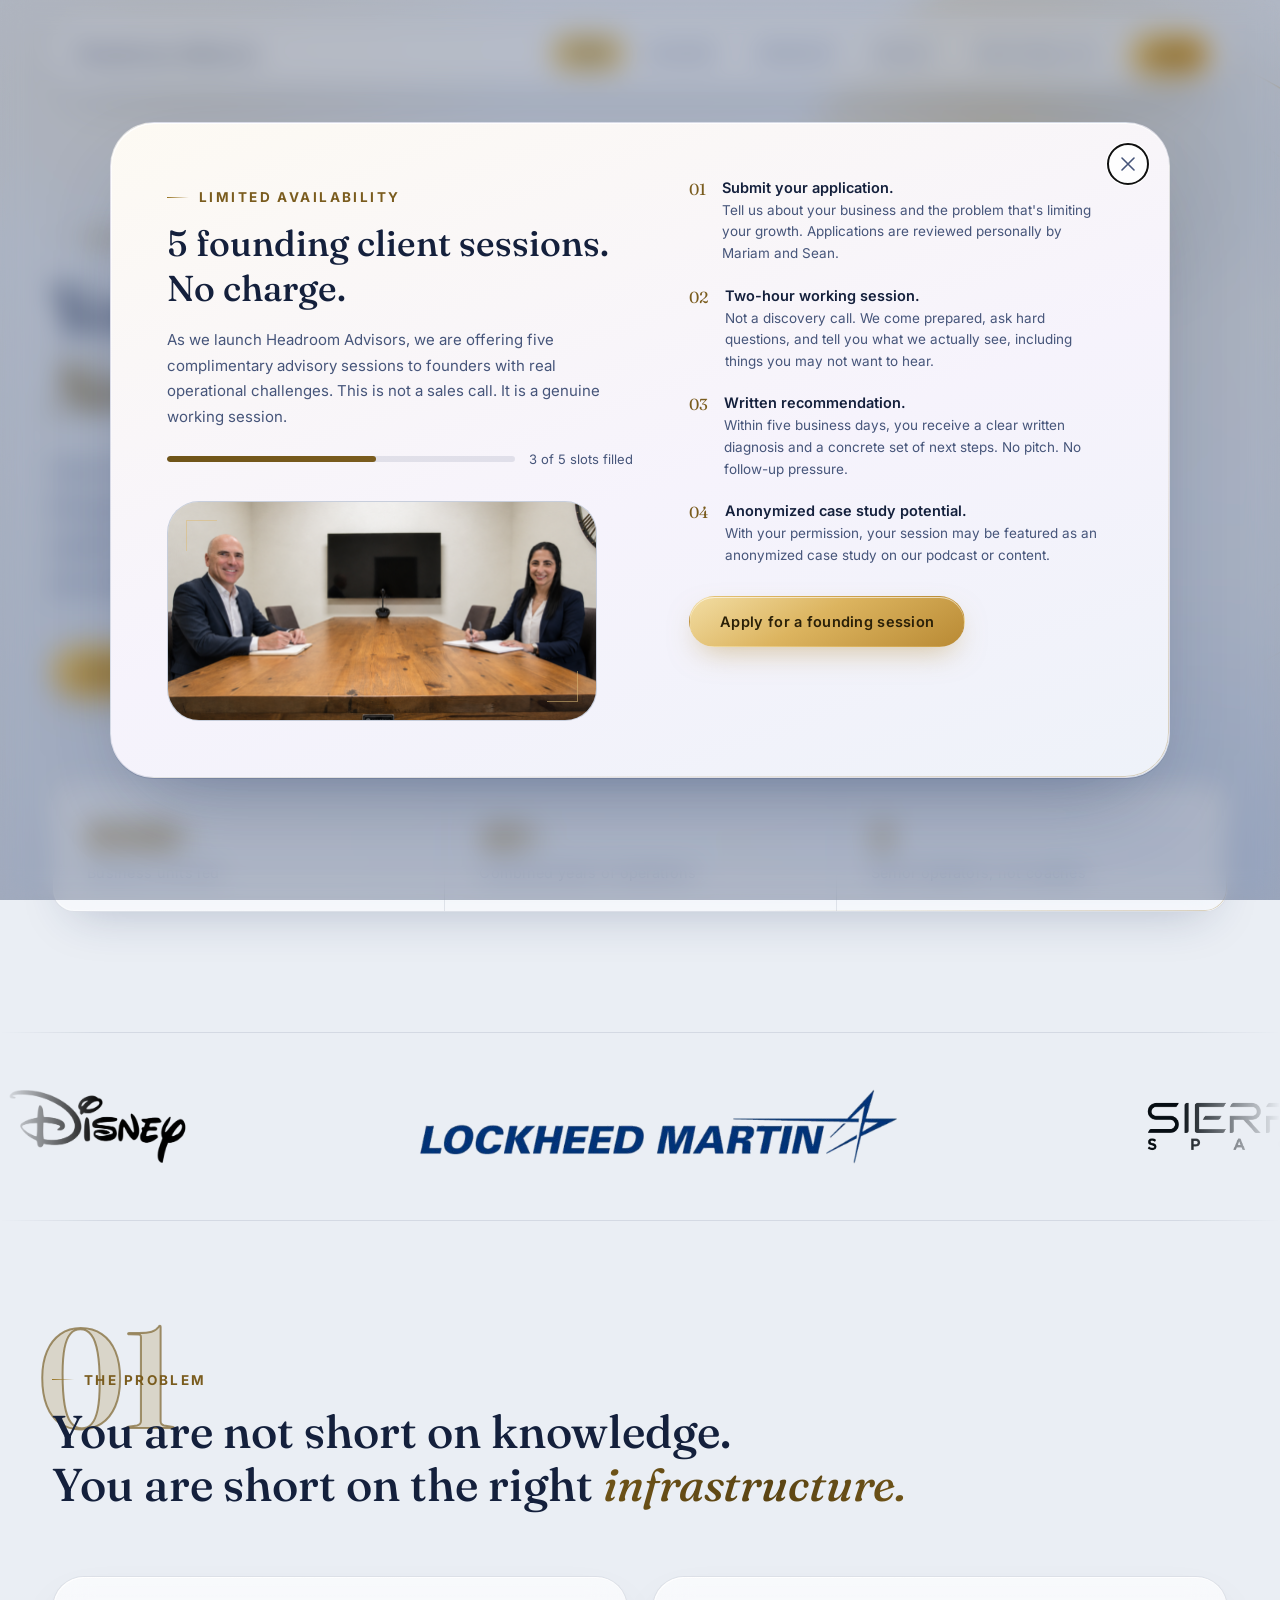
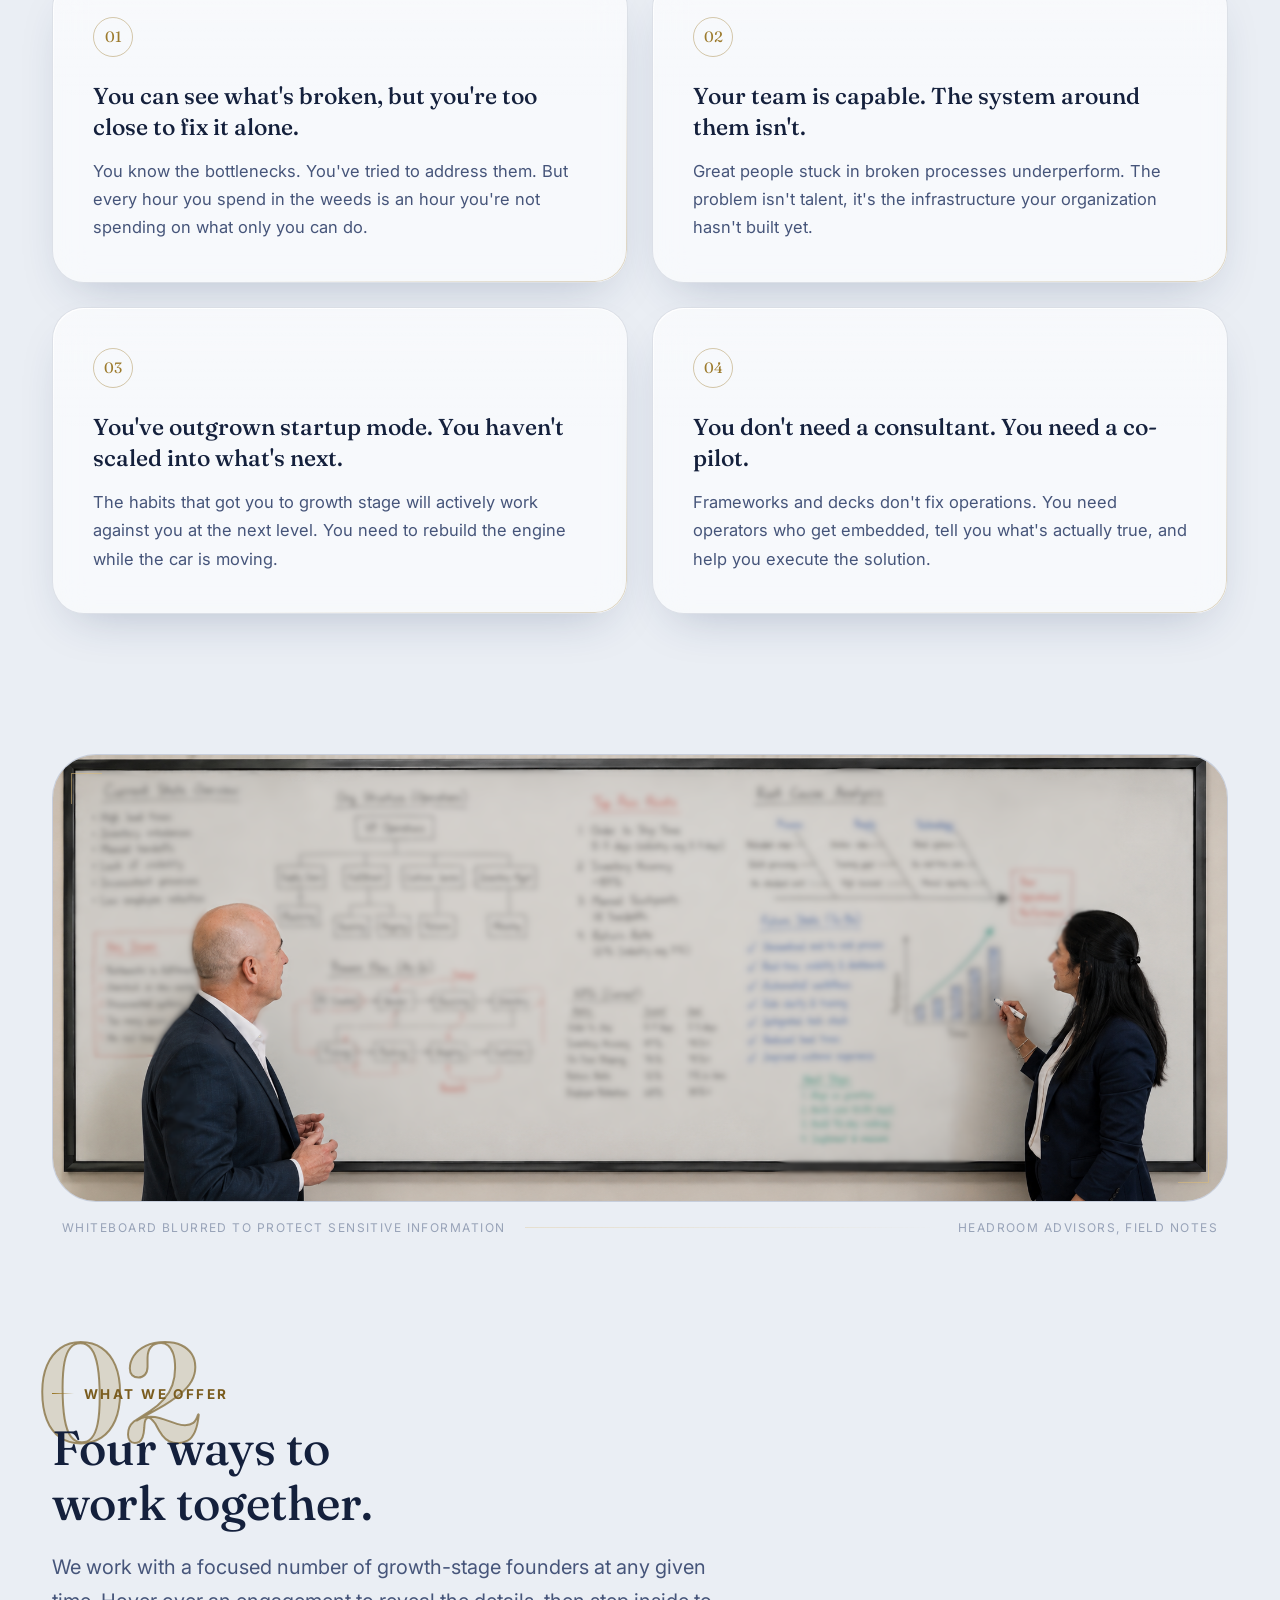
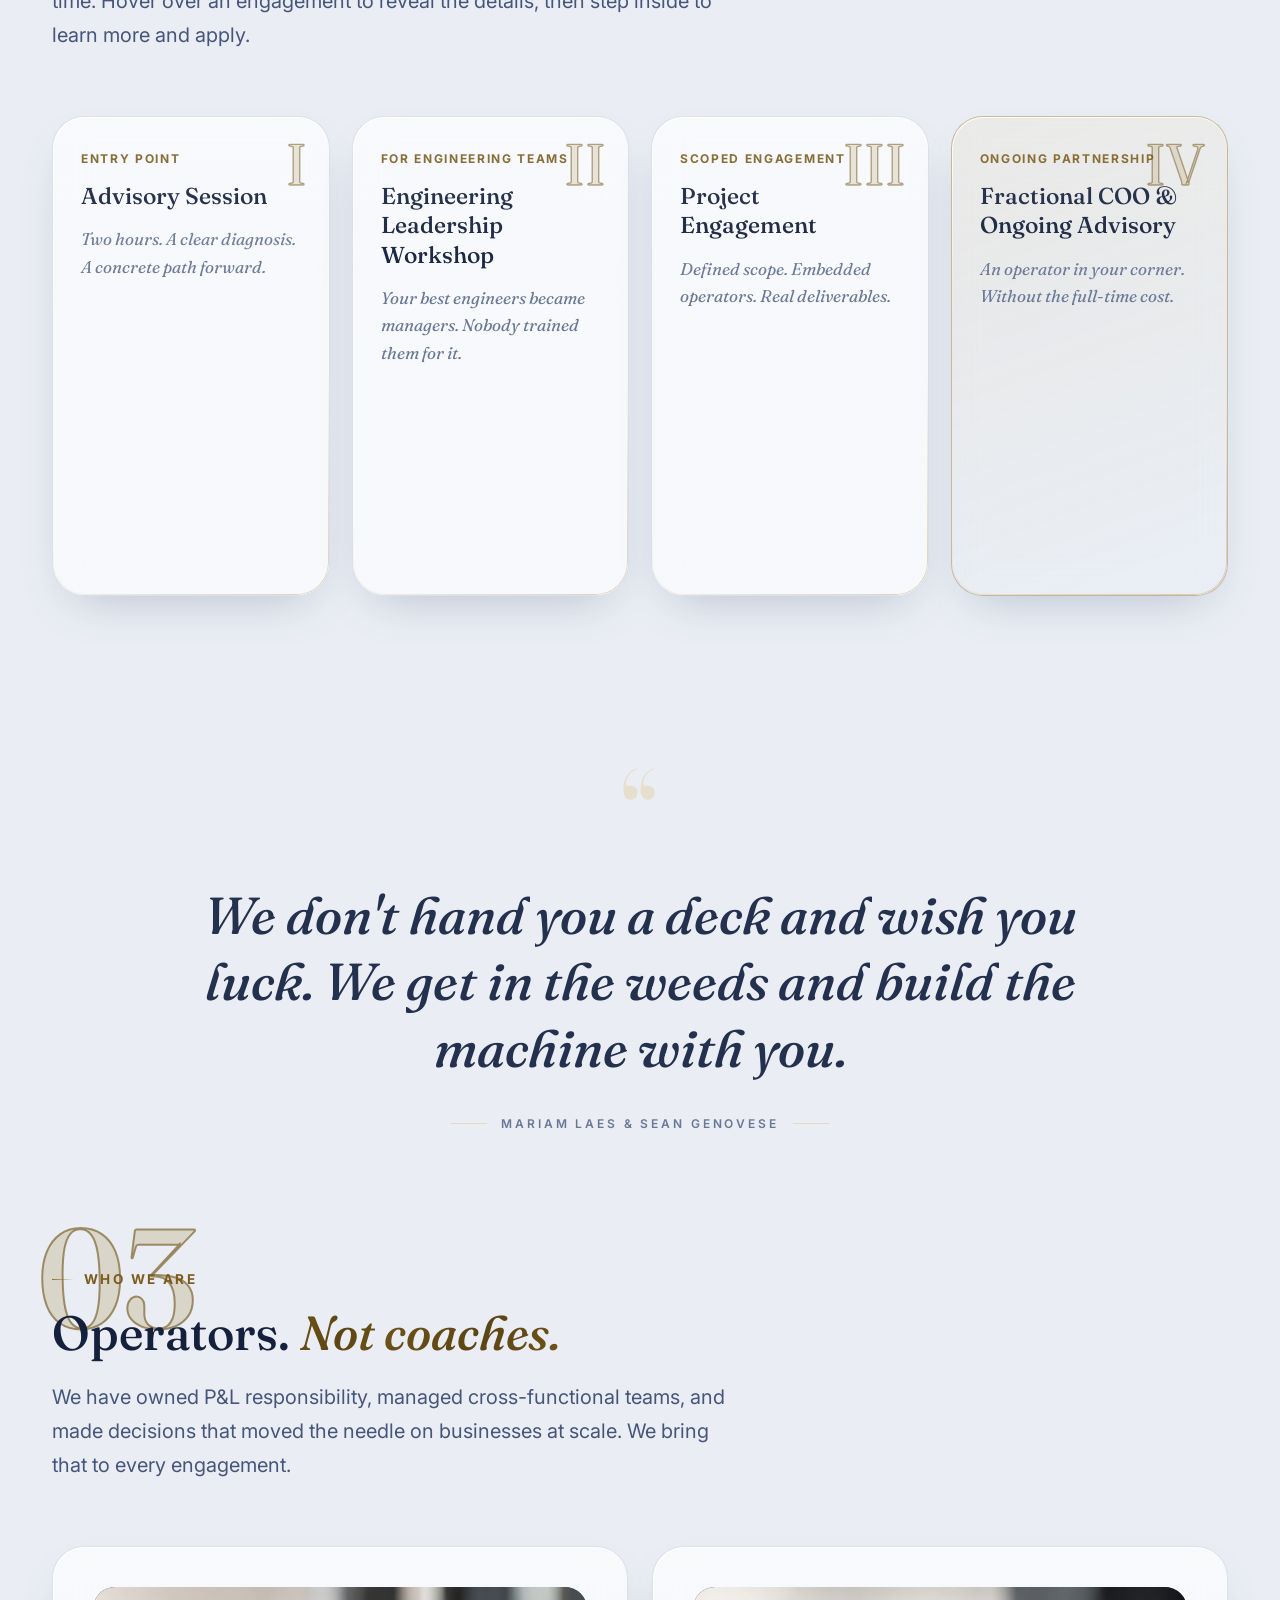
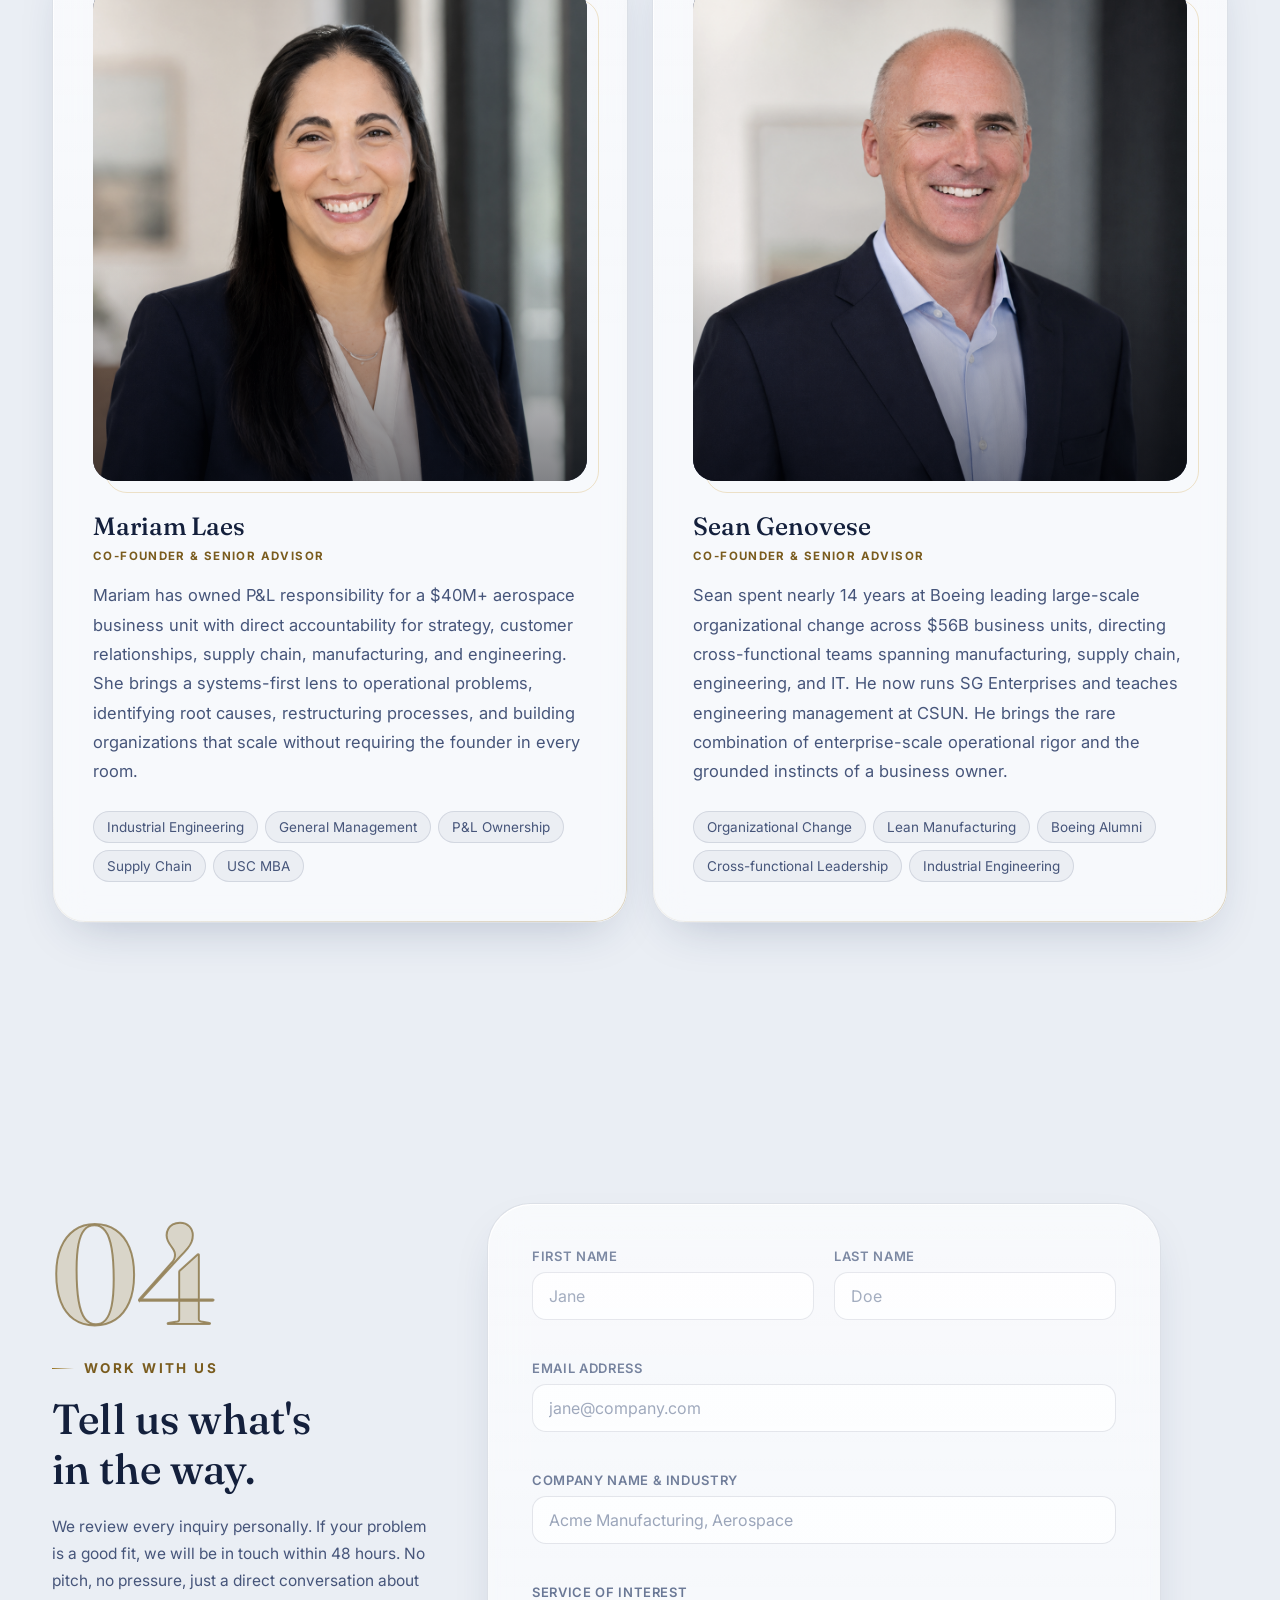
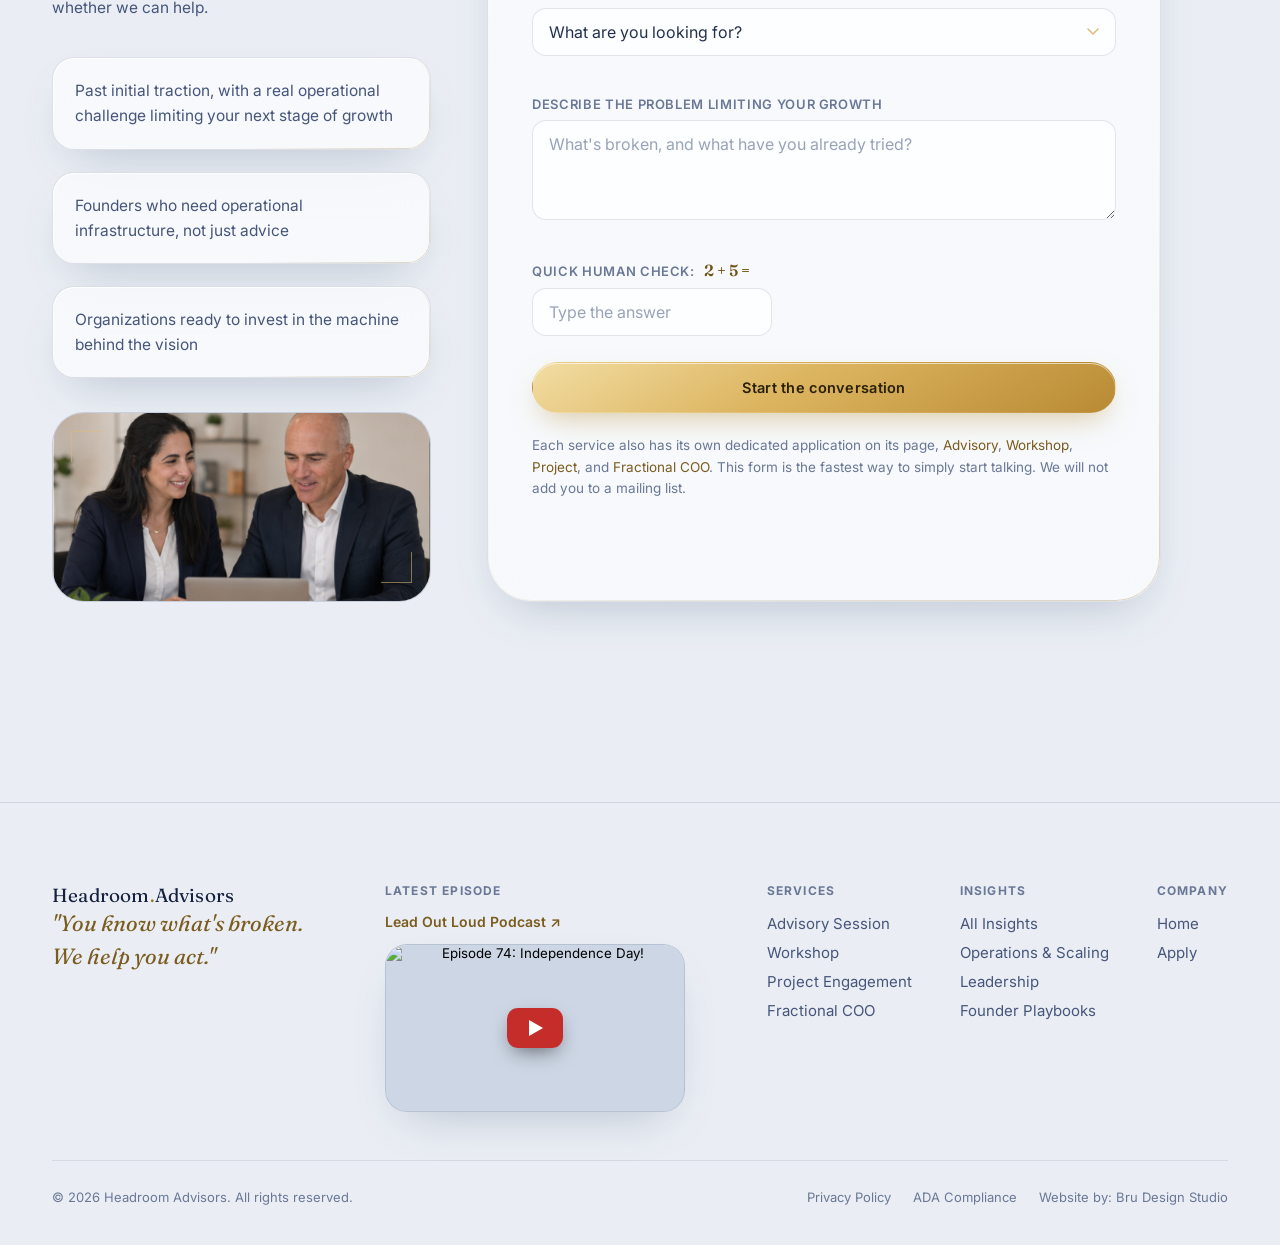
==== commit 067c9aeb: "Add files via upload" ====
--- a/index.html
+++ b/index.html
@@ -104,20 +104,18 @@
   </section>
 
   <!-- MARQUEE -->
-  <div class="marquee" aria-hidden="true">
+  <div class="marquee">
     <div class="marquee-track">
-      <span>Operators, not coaches</span>
-      <span>$56B business units led</span>
-      <span>40+ years in the trenches</span>
-      <span>P&amp;L ownership</span>
-      <span>Aerospace · Manufacturing · Technology</span>
-      <span>Systems that scale without you</span>
-      <span>Operators, not coaches</span>
-      <span>$56B business units led</span>
-      <span>40+ years in the trenches</span>
-      <span>P&amp;L ownership</span>
-      <span>Aerospace · Manufacturing · Technology</span>
-      <span>Systems that scale without you</span>
+      <span class="marquee-logo"><a href="https://www.disney.com/" target="_blank" rel="noopener noreferrer"><img src="assets/past-clients/disney-logo-tight.png" alt="Disney" loading="lazy" /></a></span>
+      <span class="marquee-logo"><a href="https://www.lockheedmartin.com/en-us/index.html" target="_blank" rel="noopener noreferrer"><img src="assets/past-clients/lockheed-martin-logo-tight.png" alt="Lockheed Martin" loading="lazy" /></a></span>
+      <span class="marquee-logo"><a href="https://www.sierraspace.com/" target="_blank" rel="noopener noreferrer"><img src="assets/past-clients/sierra-space-logo.png" alt="Sierra Space" loading="lazy" /></a></span>
+      <span class="marquee-logo"><a href="https://www.zoll.com/en-us" target="_blank" rel="noopener noreferrer"><img src="assets/past-clients/zoll-logo.png" alt="Zoll" loading="lazy" /></a></span>
+      <span class="marquee-logo marquee-logo--muted"><a href="https://www.rasmussendesigns.net/" target="_blank" rel="noopener noreferrer"><img src="assets/past-clients/rasmussen-design-logo.png" alt="Rasmussen Design" loading="lazy" /></a></span>
+      <span class="marquee-logo"><a href="https://www.disney.com/" target="_blank" rel="noopener noreferrer"><img src="assets/past-clients/disney-logo-tight.png" alt="Disney" loading="lazy" /></a></span>
+      <span class="marquee-logo"><a href="https://www.lockheedmartin.com/en-us/index.html" target="_blank" rel="noopener noreferrer"><img src="assets/past-clients/lockheed-martin-logo-tight.png" alt="Lockheed Martin" loading="lazy" /></a></span>
+      <span class="marquee-logo"><a href="https://www.sierraspace.com/" target="_blank" rel="noopener noreferrer"><img src="assets/past-clients/sierra-space-logo.png" alt="Sierra Space" loading="lazy" /></a></span>
+      <span class="marquee-logo"><a href="https://www.zoll.com/en-us" target="_blank" rel="noopener noreferrer"><img src="assets/past-clients/zoll-logo.png" alt="Zoll" loading="lazy" /></a></span>
+      <span class="marquee-logo marquee-logo--muted"><a href="https://www.rasmussendesigns.net/" target="_blank" rel="noopener noreferrer"><img src="assets/past-clients/rasmussen-design-logo.png" alt="Rasmussen Design" loading="lazy" /></a></span>
     </div>
   </div>
 
@@ -165,19 +163,11 @@
   <!-- STORY BANNER -->
   <section class="story-banner">
     <div class="container reveal">
-      <div class="img-ph ph-wide">
-        <div class="ph-shimmer"></div>
-        <div class="ph-inner" data-parallax="0.06">
-          <div class="ph-icon">
-            <svg width="18" height="18" viewBox="0 0 18 18" fill="none"><rect x="1.5" y="3" width="15" height="12" rx="2" stroke="#ddbc78" stroke-width="1.2"/><circle cx="6.5" cy="7.5" r="1.6" stroke="#ddbc78" stroke-width="1.2"/><path d="M2 13.5l4-3.5 3 2.5 4-4 3.5 3.5" stroke="#ddbc78" stroke-width="1.2" stroke-linecap="round" stroke-linejoin="round"/></svg>
-          </div>
-          <div class="ph-kicker">Image placeholder</div>
-          <div class="ph-title">Mariam &amp; Sean in a working session, sleeves rolled, whiteboard full</div>
-          <div class="ph-note">Replace with a wide candid photo of the two of you diagnosing a real operations problem</div>
-        </div>
+      <div class="img-ph ph-wide has-photo">
+        <img class="ph-photo" src="assets/whiteboard.png" alt="Mariam and Sean in a working session, whiteboard full" loading="lazy" />
       </div>
       <div class="story-caption">
-        <span>On the operating floor</span>
+        <span>Whiteboard blurred to protect sensitive information</span>
         <span class="cap-line"></span>
         <span>Headroom Advisors, Field Notes</span>
       </div>
@@ -355,13 +345,8 @@
             <div class="criteria-item glass">Organizations ready to invest in the machine behind the vision</div>
           </div>
 
-          <div class="img-ph ph-wide" style="margin-top:34px; aspect-ratio: 16/8; min-height:180px;">
-            <div class="ph-shimmer"></div>
-            <div class="ph-inner">
-              <div class="ph-kicker">Image placeholder</div>
-              <div class="ph-title">The boardroom, mid-engagement, where hard conversations happen</div>
-              <div class="ph-note">Replace with a photo of you presenting or leading a leadership meeting</div>
-            </div>
+          <div class="img-ph ph-wide has-photo" style="margin-top:34px; aspect-ratio: 16/8; min-height:180px;">
+            <img class="ph-photo" src="assets/mid-meeting.png" alt="Presenting in a leadership meeting" loading="lazy" />
           </div>
         </div>
 
@@ -467,6 +452,7 @@
       <div class="legal-links">
         <a href="privacy-policy.html">Privacy Policy</a>
         <a href="accessibility.html">ADA Compliance</a>
+        <a href="https://brudesignstudio.com" target="_blank" rel="noopener noreferrer">Website by: Bru Design Studio</a>
       </div>
     </div>
   </div>
@@ -488,14 +474,8 @@
             <div class="slots-bar"><span></span></div>
             <div class="slots-label">3 of 5 slots filled</div>
           </div>
-          <a href="advisory.html#apply" class="btn btn-gold">Apply for a founding session</a>
-          <div class="img-ph ph-wide" style="margin-top:34px; aspect-ratio: 21/7; min-height:150px;">
-            <div class="ph-shimmer"></div>
-            <div class="ph-inner">
-              <div class="ph-kicker">Image placeholder</div>
-              <div class="ph-title">The podcast studio, where founding sessions become case studies</div>
-              <div class="ph-note">Replace with a photo of your recording setup or mics</div>
-            </div>
+          <div class="img-ph has-photo" style="margin-top:34px; width:430px; height:220px;">
+            <img class="ph-photo" src="assets/pop-up.png" alt="Recording setup for the Lead Out Loud podcast" loading="lazy" />
           </div>
         </div>
 
@@ -528,6 +508,7 @@
               <p>With your permission, your session may be featured as an anonymized case study on our podcast or content.</p>
             </div>
           </div>
+          <a href="advisory.html#apply" class="btn btn-gold">Apply for a founding session</a>
         </div>
       </div>
     </div>
--- a/styles.css
+++ b/styles.css
@@ -60,6 +60,8 @@
 
 html {
   scroll-behavior: smooth;
+  overflow-x: hidden;
+  max-width: 100%;
 }
 
 body {
@@ -294,8 +296,12 @@
   display: inline-block;
   overflow: hidden;
   vertical-align: bottom;
+  padding-top: 0.12em;
+  margin-top: -0.12em;
   padding-bottom: 0.14em;
   margin-bottom: -0.14em;
+  padding-right: 0.1em;
+  margin-right: -0.1em;
 }
 .wm .w {
   display: inline-block;
@@ -589,14 +595,14 @@
   overflow: hidden;
   border-top: 1px solid var(--hairline);
   border-bottom: 1px solid var(--hairline);
-  padding: 24px 0;
+  padding: 46px 0;
   -webkit-mask: linear-gradient(90deg, transparent, #000 8%, #000 92%, transparent);
   mask: linear-gradient(90deg, transparent, #000 8%, #000 92%, transparent);
 }
 .marquee-track {
   display: flex;
   width: max-content;
-  animation: marqueeScroll 38s linear infinite;
+  animation: marqueeScroll 52s linear infinite;
 }
 .marquee:hover .marquee-track { animation-play-state: paused; }
 .marquee-track span {
@@ -610,13 +616,34 @@
   white-space: nowrap;
 }
 .marquee-track span::after {
-  content: "◆";
-  font-size: 8px;
-  color: var(--gold-400);
-  margin: 0 34px;
-  font-style: normal;
+  content: "";
+  margin: 0 105px;
 }
 @keyframes marqueeScroll { to { transform: translateX(-50%); } }
+
+.marquee-track .marquee-logo {
+  display: inline-flex;
+  align-items: center;
+  justify-content: center;
+  height: 95px;
+}
+.marquee-track .marquee-logo a {
+  display: flex;
+  align-items: center;
+  height: 100%;
+}
+.marquee-track .marquee-logo img {
+  height: 100%;
+  width: auto;
+  object-fit: contain;
+  transition: transform 0.35s ease;
+}
+.marquee-track .marquee-logo:hover img { transform: scale(1.07); }
+/* Rasmussen Design's mark is white-on-transparent (built for dark surfaces) —
+   permanently rendered in their brand's secondary grey instead of on-hover reveal */
+.marquee-track .marquee-logo--muted img {
+  filter: grayscale(1) brightness(0.55);
+}
 
 /* ---------------------------------------------------------------------- */
 /* Problem grid                                                           */
@@ -747,6 +774,17 @@
 .ph-wide { aspect-ratio: 21 / 8; }
 .ph-tall { aspect-ratio: 4 / 5; }
 .ph-square { aspect-ratio: 1 / 1; }
+
+/* Photo variant — real image fills the frame, corner brackets stay on top */
+.img-ph.has-photo { background: var(--bg-200); }
+.img-ph .ph-photo {
+  position: absolute;
+  inset: 0;
+  width: 100%;
+  height: 100%;
+  object-fit: cover;
+  z-index: 0;
+}
 
 /* Full-width editorial story banner */
 .story-banner { position: relative; z-index: 2; }
@@ -1009,13 +1047,12 @@
 }
 .slots-label { font-size: 13px; color: var(--white-50); white-space: nowrap; }
 
-.founding-left .btn { margin-top: 30px; }
-
 .founding-steps {
   display: flex;
   flex-direction: column;
   gap: 22px;
 }
+.founding-steps .btn { margin-top: 8px; align-self: flex-start; }
 .founding-step {
   display: flex;
   gap: 16px;
@@ -1085,6 +1122,7 @@
 
 .promo-scroll {
   overflow-y: auto;
+  overflow-x: hidden;
   width: 100%;
   padding: 56px;
 }
@@ -2298,11 +2336,20 @@
   .post-grid { grid-template-columns: 1fr; }
   .form-glass { padding: 30px 24px; }
   .founding-banner { padding: 32px 24px; }
+  /* Wide placeholders: a wide aspect-ratio + a min-height transfers into a
+     large implied min-width (e.g. 21/7 + 150px = 450px), forcing side-scroll.
+     Some instances set these via inline styles, so !important is required to
+     win on mobile. Neutralizing the min-height floor lets the container drive
+     the width instead of the aspect ratio. */
+  .ph-wide { aspect-ratio: 3 / 2 !important; min-height: 0 !important; }
   .msf-dot { font-size: 0; }
   .msf-dot.active { font-size: 10px; }
   .scroll-cue { margin-top: 52px; }
   .pullquote .qmark { font-size: 90px; margin-bottom: 24px; }
   .subscribe-inline { flex-direction: column; }
+  .marquee { padding: 30px 0; }
+  .marquee-track .marquee-logo { height: 44px; }
+  .marquee-track span::after { margin: 0 44px; }
 }
 
 .nav-mobile-panel {
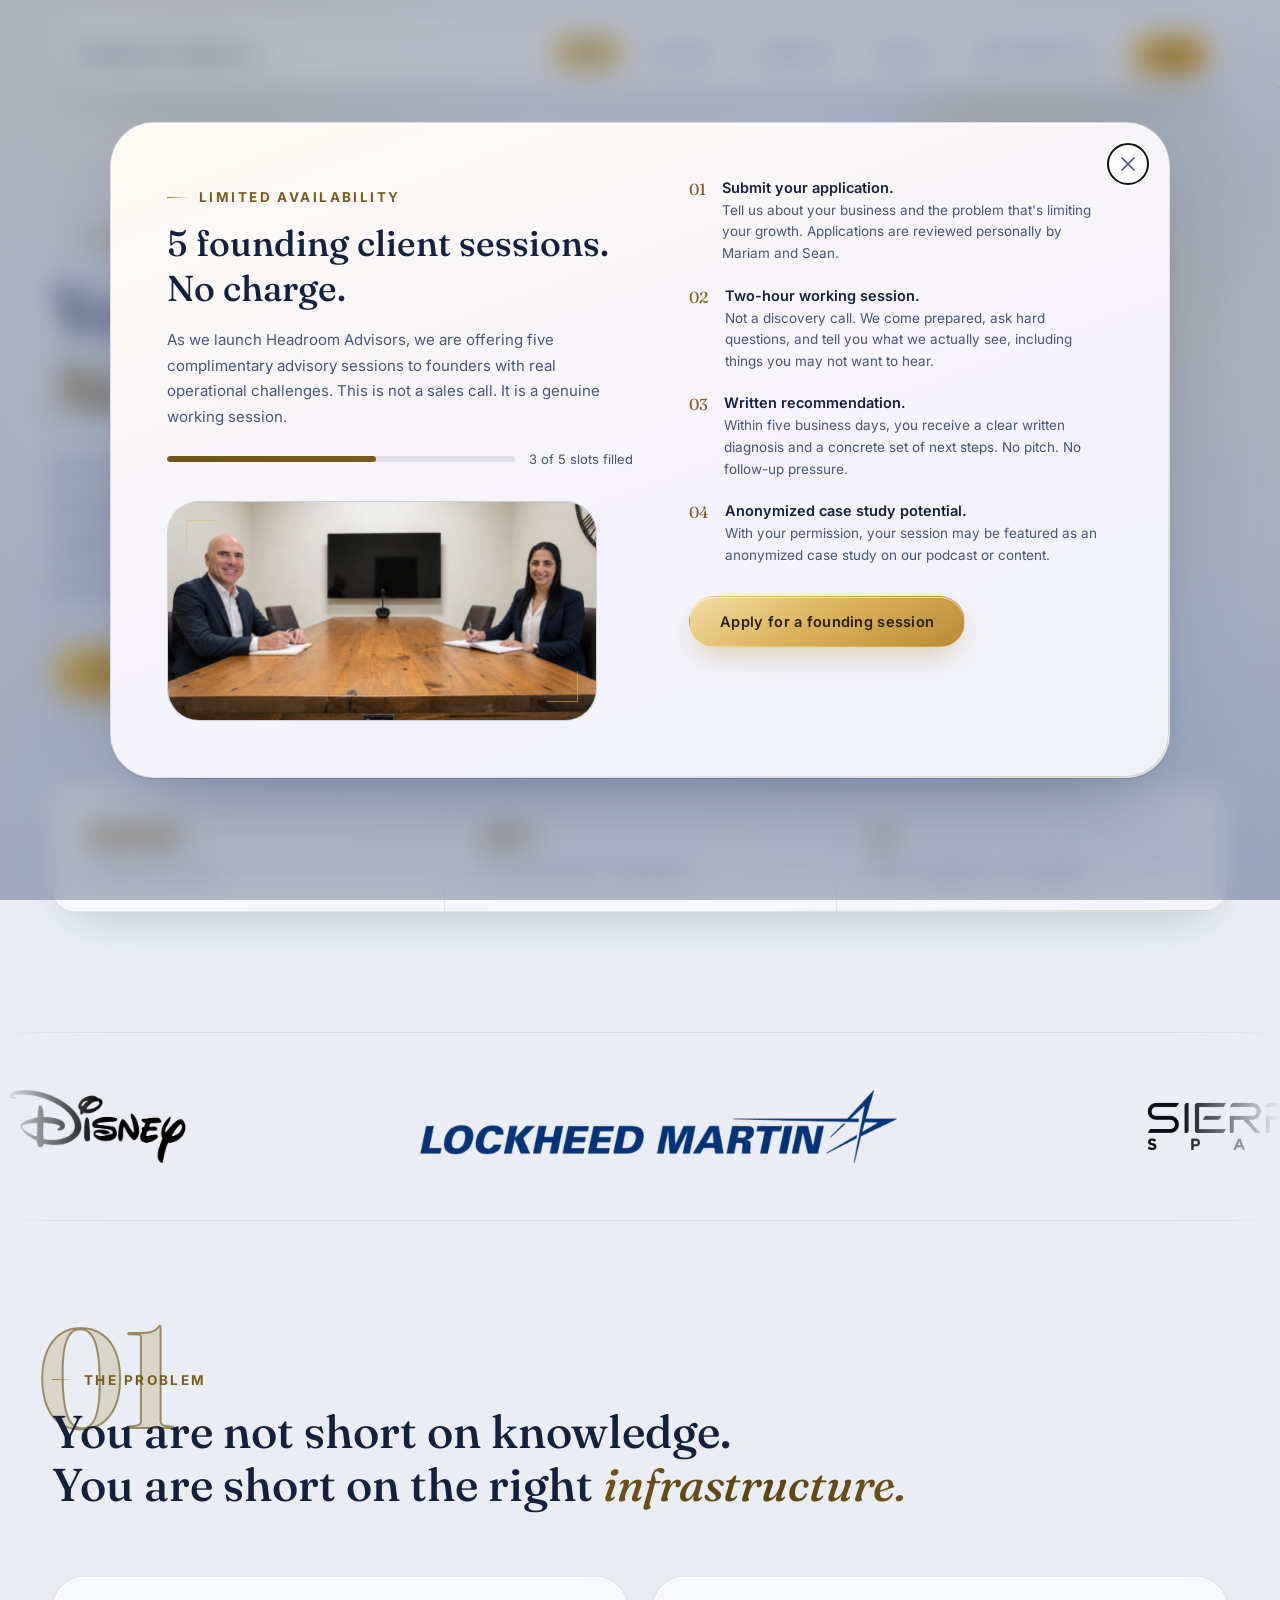
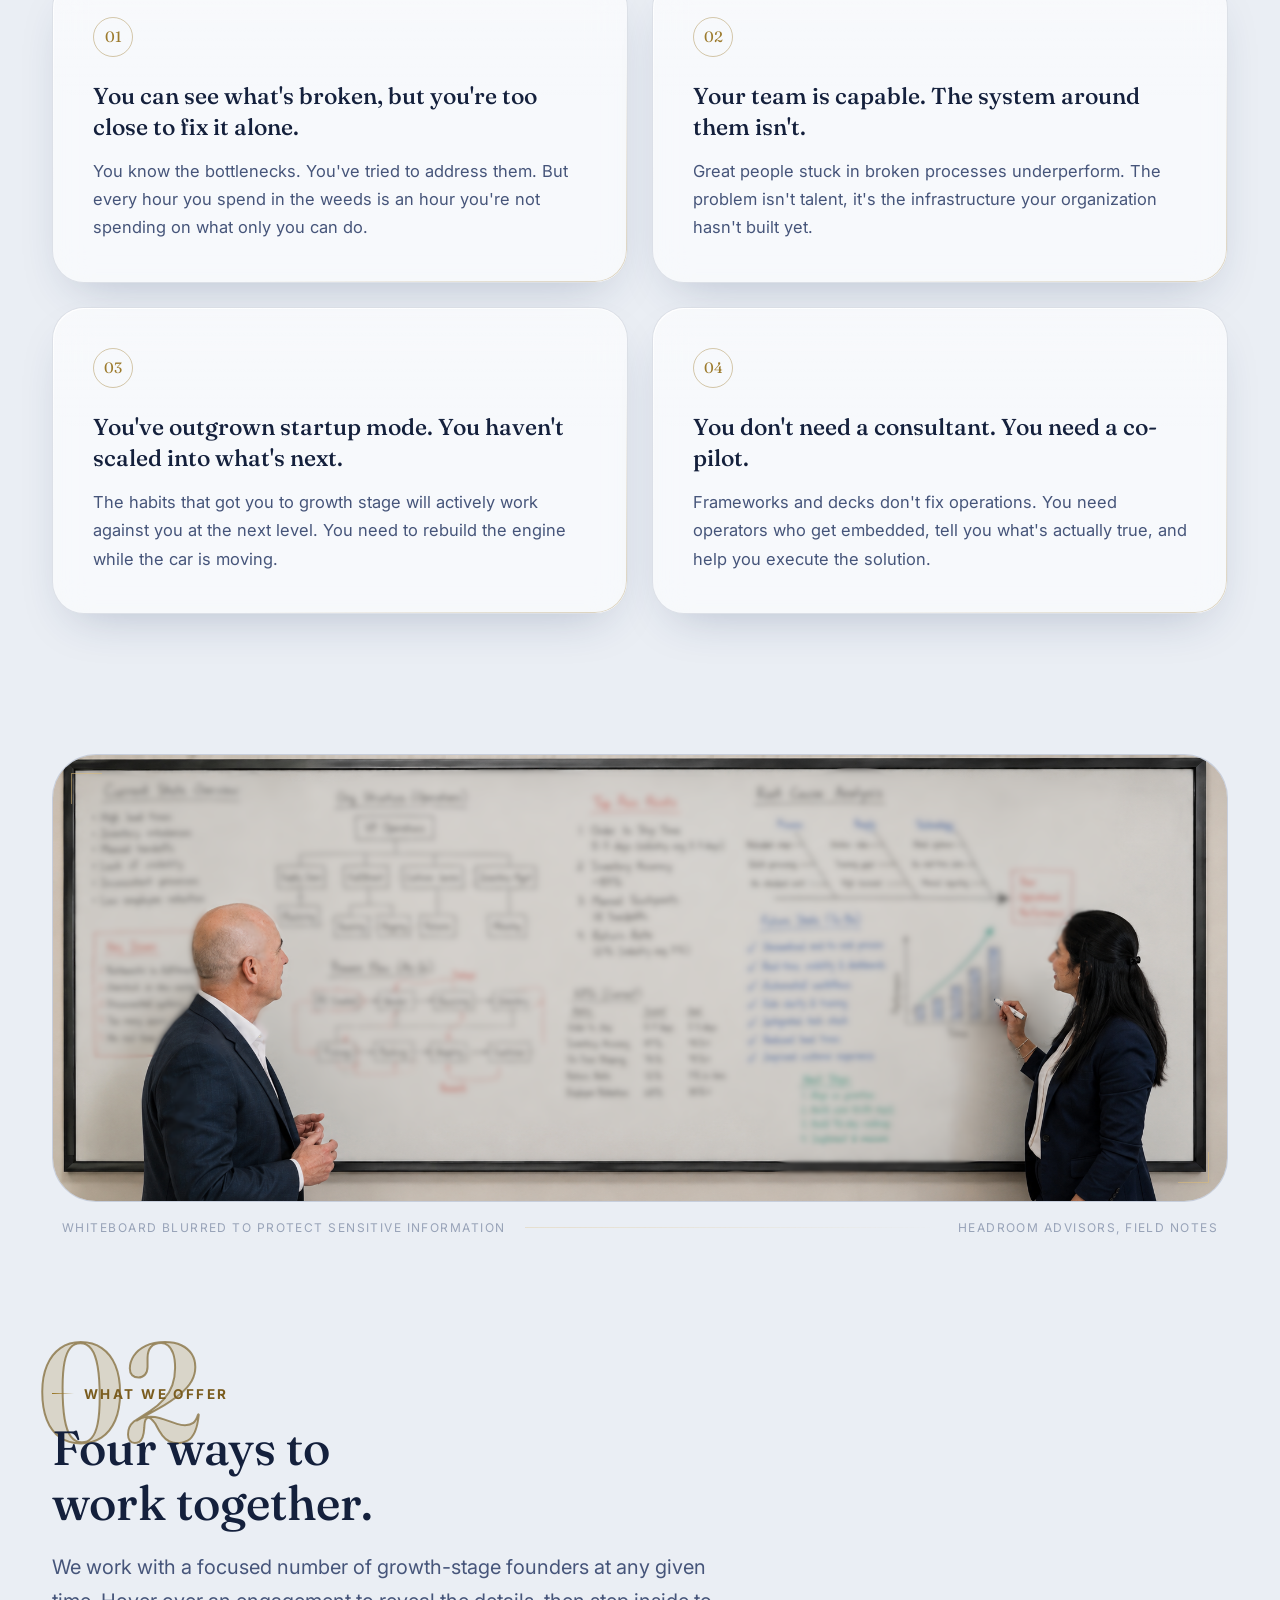
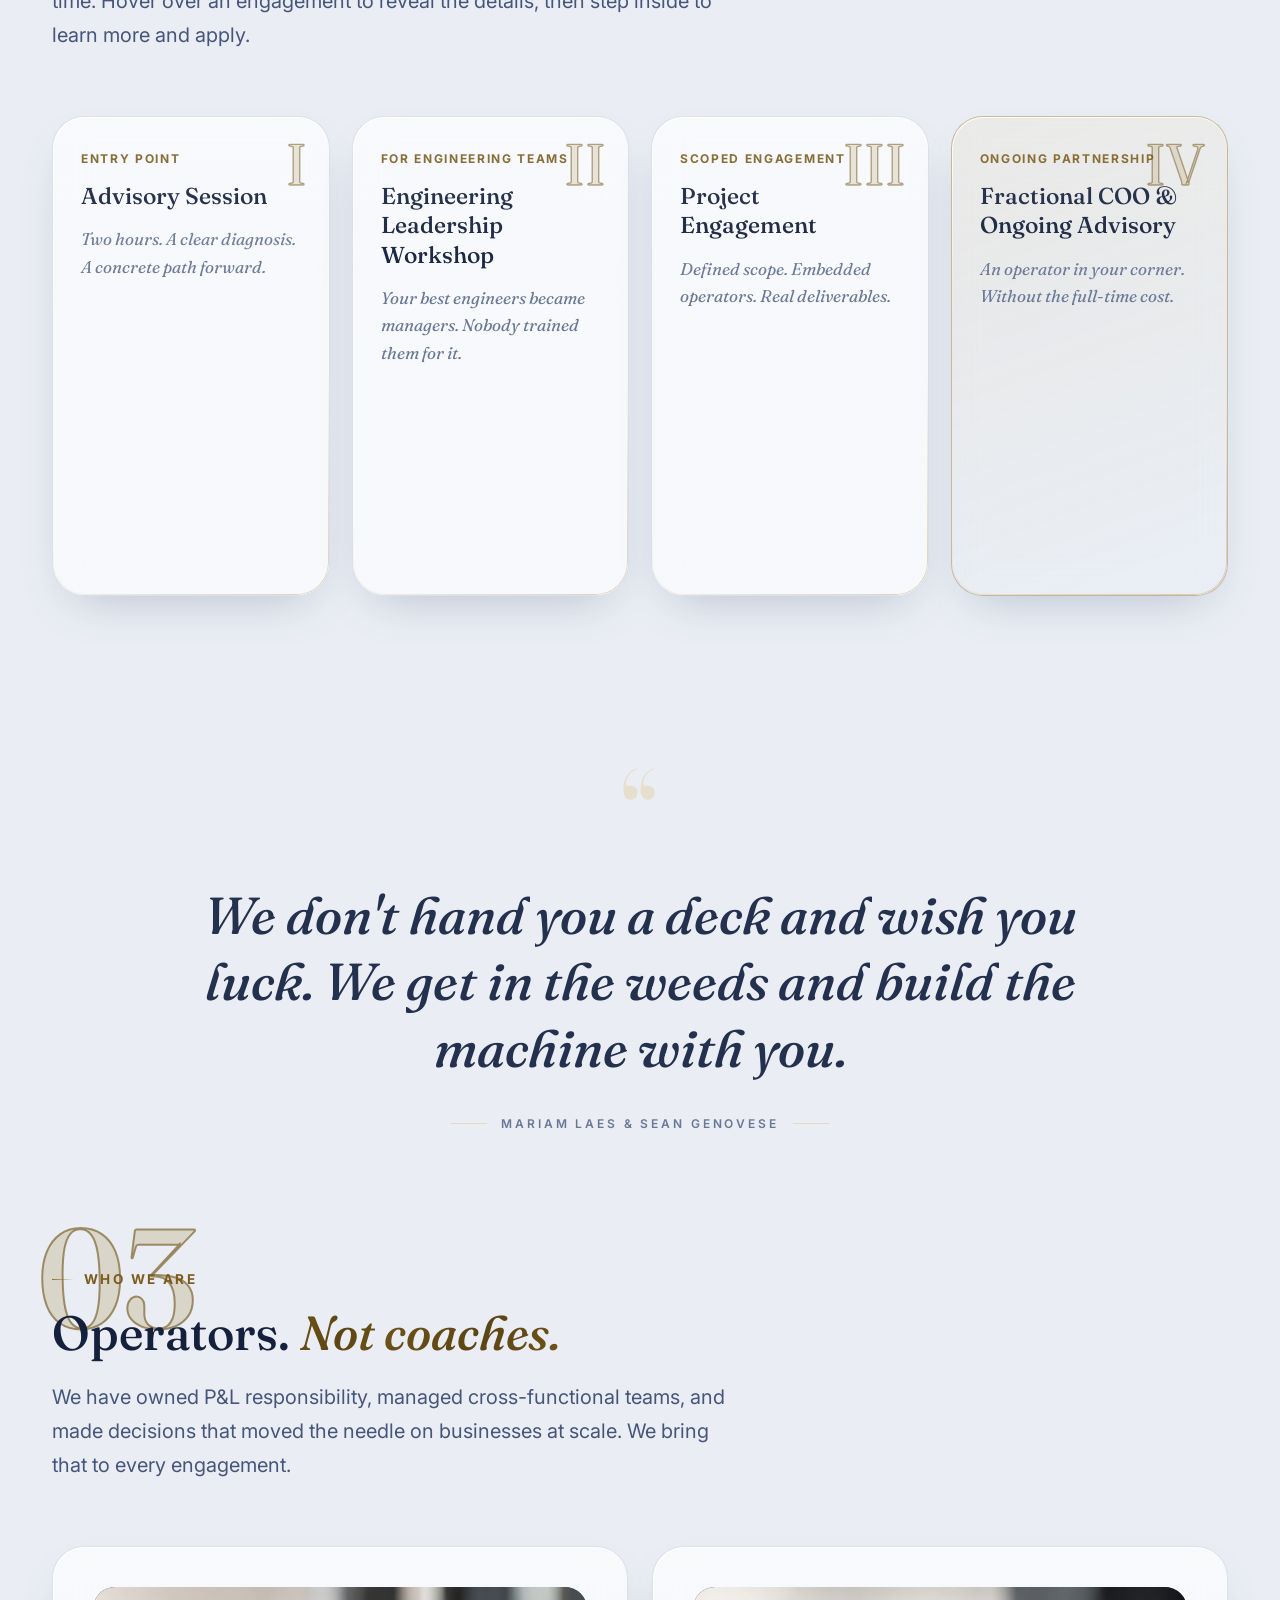
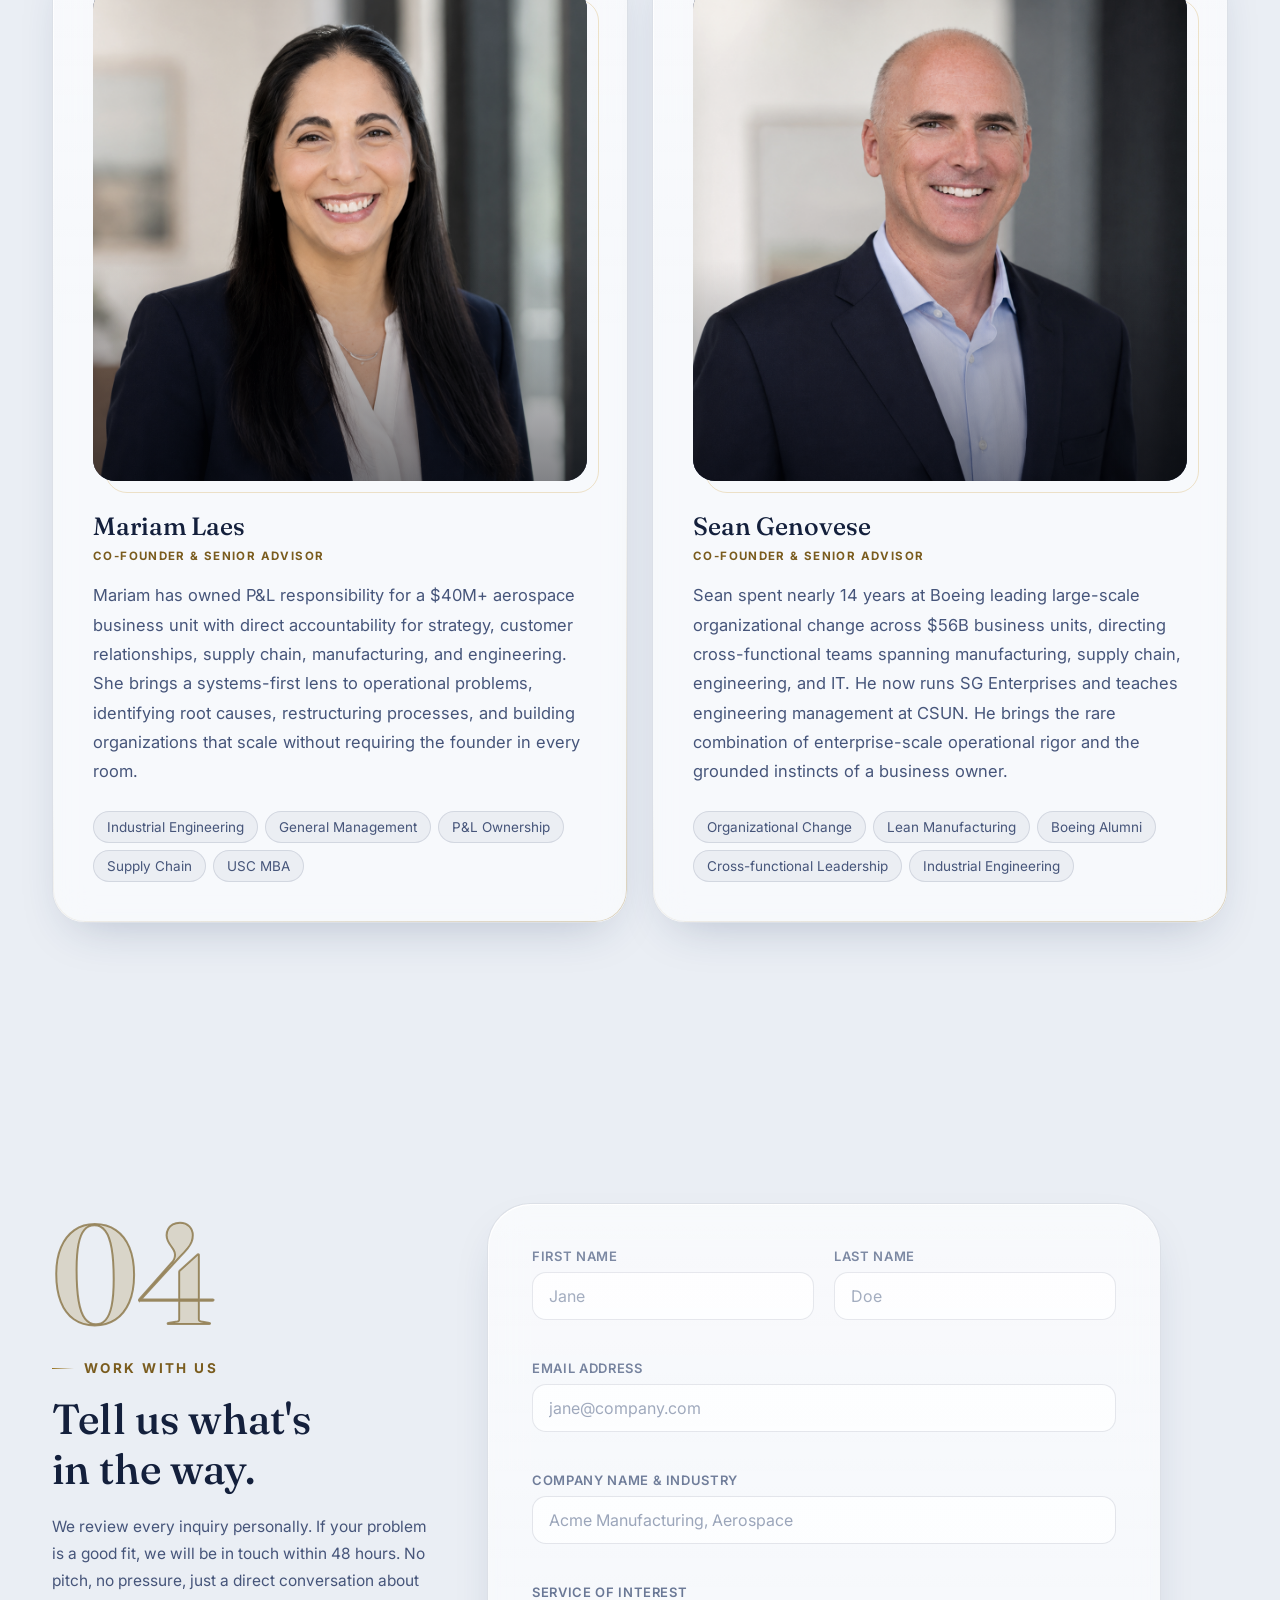
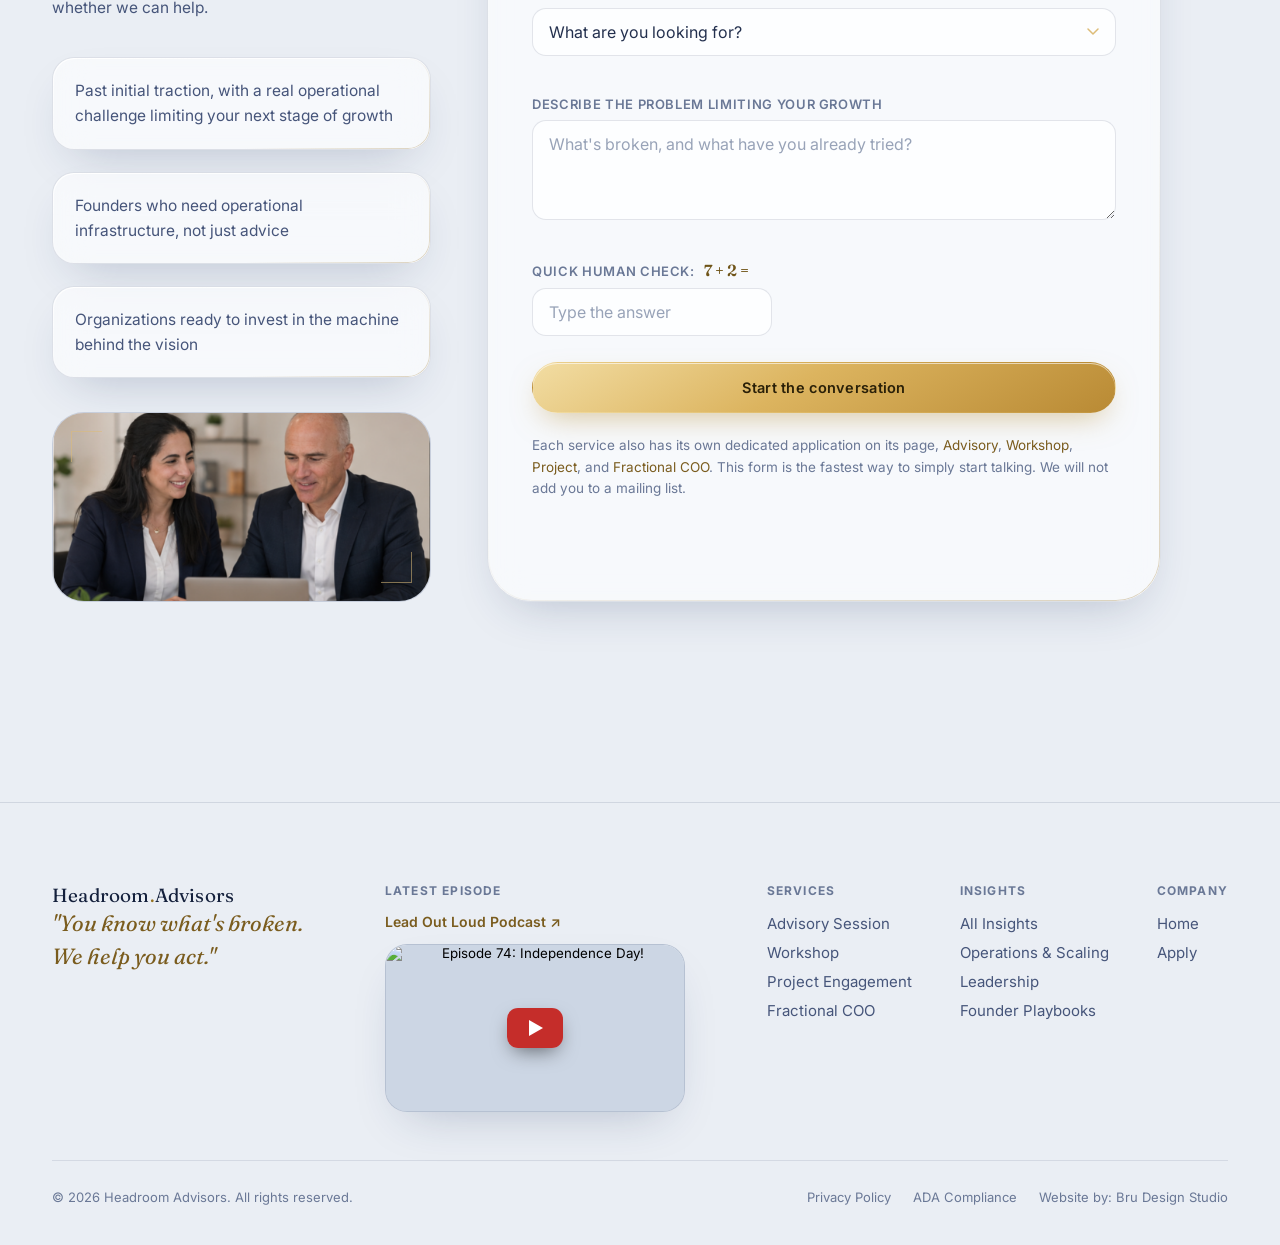
==== commit acd80488: "Add files via upload" ====
--- a/index.html
+++ b/index.html
@@ -474,7 +474,7 @@
             <div class="slots-bar"><span></span></div>
             <div class="slots-label">3 of 5 slots filled</div>
           </div>
-          <div class="img-ph has-photo" style="margin-top:34px; width:430px; height:220px;">
+          <div class="img-ph has-photo" style="margin-top:34px; width:100%; max-width:430px; aspect-ratio:430/220;">
             <img class="ph-photo" src="assets/pop-up.png" alt="Recording setup for the Lead Out Loud podcast" loading="lazy" />
           </div>
         </div>
--- a/styles.css
+++ b/styles.css
@@ -1158,7 +1158,7 @@
 }
 
 @media (max-width: 980px) {
-  .promo-grid { grid-template-columns: 1fr; gap: 36px; }
+  .promo-grid { grid-template-columns: minmax(0, 1fr); gap: 36px; }
   .promo-scroll { padding: 40px 30px; }
 }
 @media (max-width: 760px) {
@@ -2294,18 +2294,18 @@
 
 @media (max-width: 980px) {
   .services-grid { grid-template-columns: repeat(2, 1fr); }
-  .founding-banner { grid-template-columns: 1fr; padding: 40px; }
-  .contact-layout { grid-template-columns: 1fr; }
-  .team-grid { grid-template-columns: 1fr; }
-  .page-hero-layout { grid-template-columns: 1fr; }
+  .founding-banner { grid-template-columns: minmax(0, 1fr); padding: 40px; }
+  .contact-layout { grid-template-columns: minmax(0, 1fr); }
+  .team-grid { grid-template-columns: minmax(0, 1fr); }
+  .page-hero-layout { grid-template-columns: minmax(0, 1fr); }
   .price-panel { position: static; }
   .value-grid { grid-template-columns: 1fr 1fr; }
   .usecase-grid { grid-template-columns: 1fr 1fr; }
   .included-grid { grid-template-columns: 1fr 1fr; }
-  .module-sub-grid { grid-template-columns: 1fr; }
-  .method-grid { grid-template-columns: 1fr; }
+  .module-sub-grid { grid-template-columns: minmax(0, 1fr); }
+  .method-grid { grid-template-columns: minmax(0, 1fr); }
   .post-grid { grid-template-columns: 1fr 1fr; }
-  .post-featured { grid-template-columns: 1fr; }
+  .post-featured { grid-template-columns: minmax(0, 1fr); }
   .post-featured .img-ph { border-right: none; border-bottom: 1px solid var(--glass-border); min-height: 240px; }
   .chapter-num { font-size: 80px; top: -42px; }
 }
@@ -2313,27 +2313,27 @@
 @media (max-width: 760px) {
   .nav-links { display: none; }
   .nav-toggle { display: flex; }
-  .nav-cta .btn-sm span.full-label { display: none; }
+  .nav-cta a.btn-sm { display: none; }
   .hero { padding: 160px 0 80px; }
   .hero-orb, .hero-ring { display: none; }
-  .problem-grid { grid-template-columns: 1fr; }
-  .services-grid { grid-template-columns: 1fr; }
+  .problem-grid { grid-template-columns: minmax(0, 1fr); }
+  .services-grid { grid-template-columns: minmax(0, 1fr); }
   .section { padding: 90px 0; }
-  .form-grid { grid-template-columns: 1fr; }
-  .choice-grid { grid-template-columns: 1fr; }
+  .form-grid { grid-template-columns: minmax(0, 1fr); }
+  .choice-grid { grid-template-columns: minmax(0, 1fr); }
   .footer-top { flex-direction: column; }
   .footer-podcast { width: 100%; max-width: 400px; flex-basis: auto; }
   .footer-bottom { flex-direction: column; align-items: flex-start; }
   .page-hero { padding: 160px 0 70px; }
-  .value-grid { grid-template-columns: 1fr; }
-  .usecase-grid { grid-template-columns: 1fr; }
-  .included-grid { grid-template-columns: 1fr; }
-  .fit-grid { grid-template-columns: 1fr; }
-  .checklist { grid-template-columns: 1fr; }
-  .step-vertical { grid-template-columns: 1fr; gap: 8px; }
-  .stat-bar { grid-template-columns: 1fr; }
+  .value-grid { grid-template-columns: minmax(0, 1fr); }
+  .usecase-grid { grid-template-columns: minmax(0, 1fr); }
+  .included-grid { grid-template-columns: minmax(0, 1fr); }
+  .fit-grid { grid-template-columns: minmax(0, 1fr); }
+  .checklist { grid-template-columns: minmax(0, 1fr); }
+  .step-vertical { grid-template-columns: minmax(0, 1fr); gap: 8px; }
+  .stat-bar { grid-template-columns: minmax(0, 1fr); }
   .stat-cell + .stat-cell { border-left: none; border-top: 1px solid var(--hairline); }
-  .post-grid { grid-template-columns: 1fr; }
+  .post-grid { grid-template-columns: minmax(0, 1fr); }
   .form-glass { padding: 30px 24px; }
   .founding-banner { padding: 32px 24px; }
   /* Wide placeholders: a wide aspect-ratio + a min-height transfers into a
@@ -2342,12 +2342,17 @@
      win on mobile. Neutralizing the min-height floor lets the container drive
      the width instead of the aspect ratio. */
   .ph-wide { aspect-ratio: 3 / 2 !important; min-height: 0 !important; }
+  /* Wide photos (e.g. the whiteboard banner) get cropped hard by cover at this
+     narrower ratio, cutting off subjects at the left/right edges. Show the
+     full frame instead, letterboxed on the container's own background. */
+  .img-ph.has-photo .ph-photo { object-fit: contain; }
   .msf-dot { font-size: 0; }
   .msf-dot.active { font-size: 10px; }
   .scroll-cue { margin-top: 52px; }
   .pullquote .qmark { font-size: 90px; margin-bottom: 24px; }
   .subscribe-inline { flex-direction: column; }
   .marquee { padding: 30px 0; }
+  .marquee-track { animation-duration: 22s; }
   .marquee-track .marquee-logo { height: 44px; }
   .marquee-track span::after { margin: 0 44px; }
 }
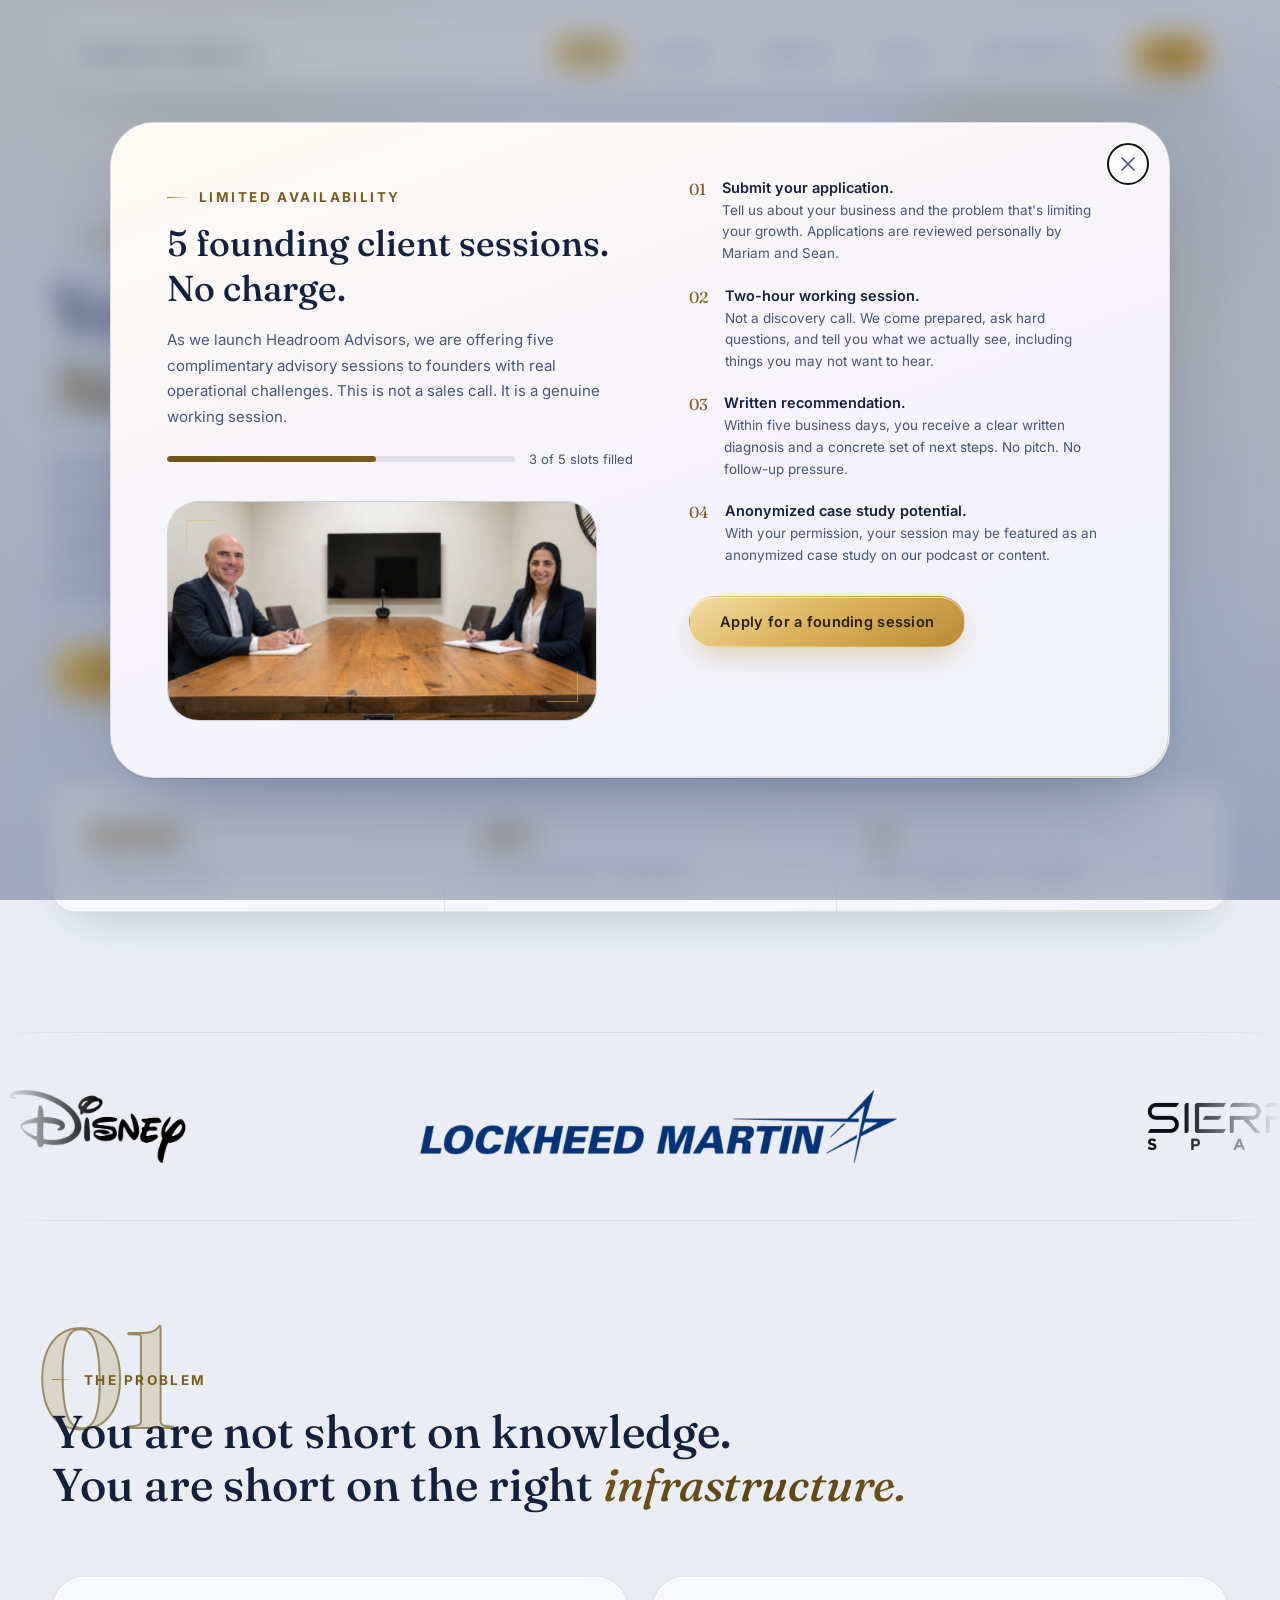
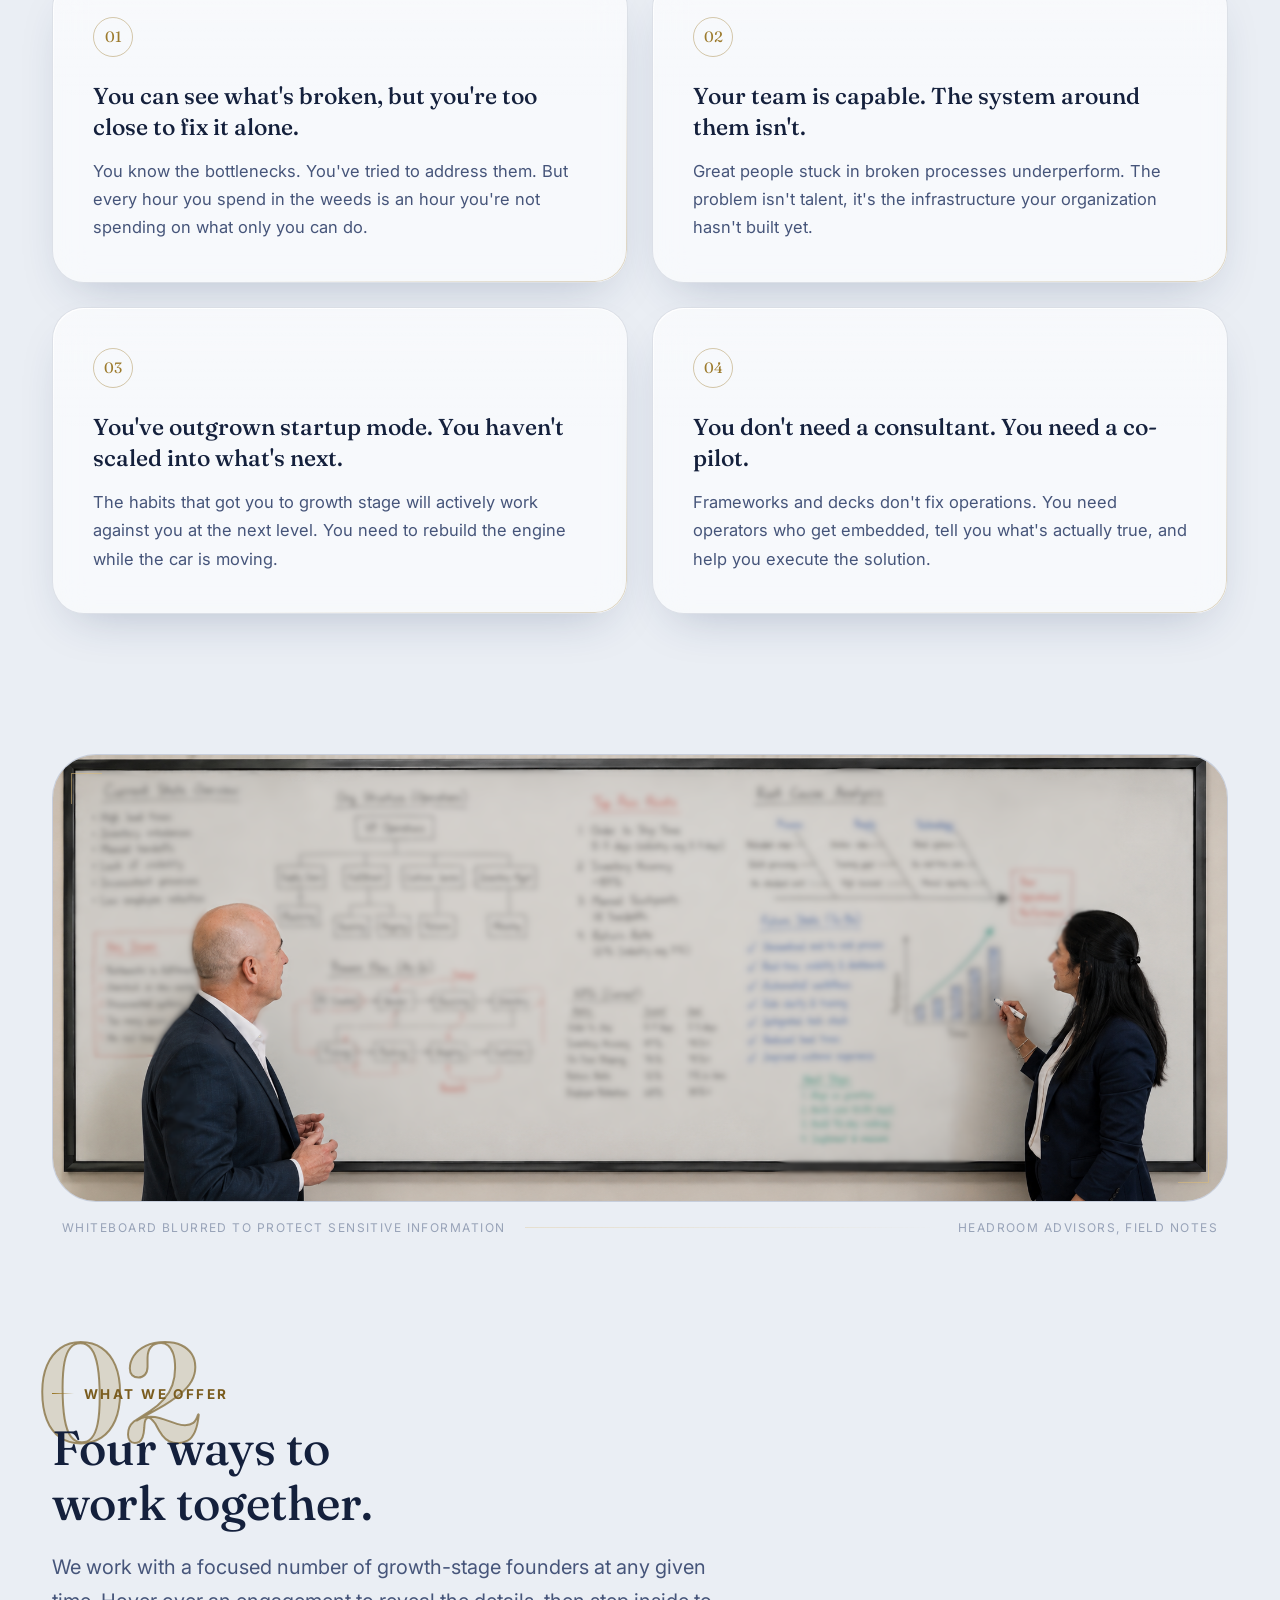
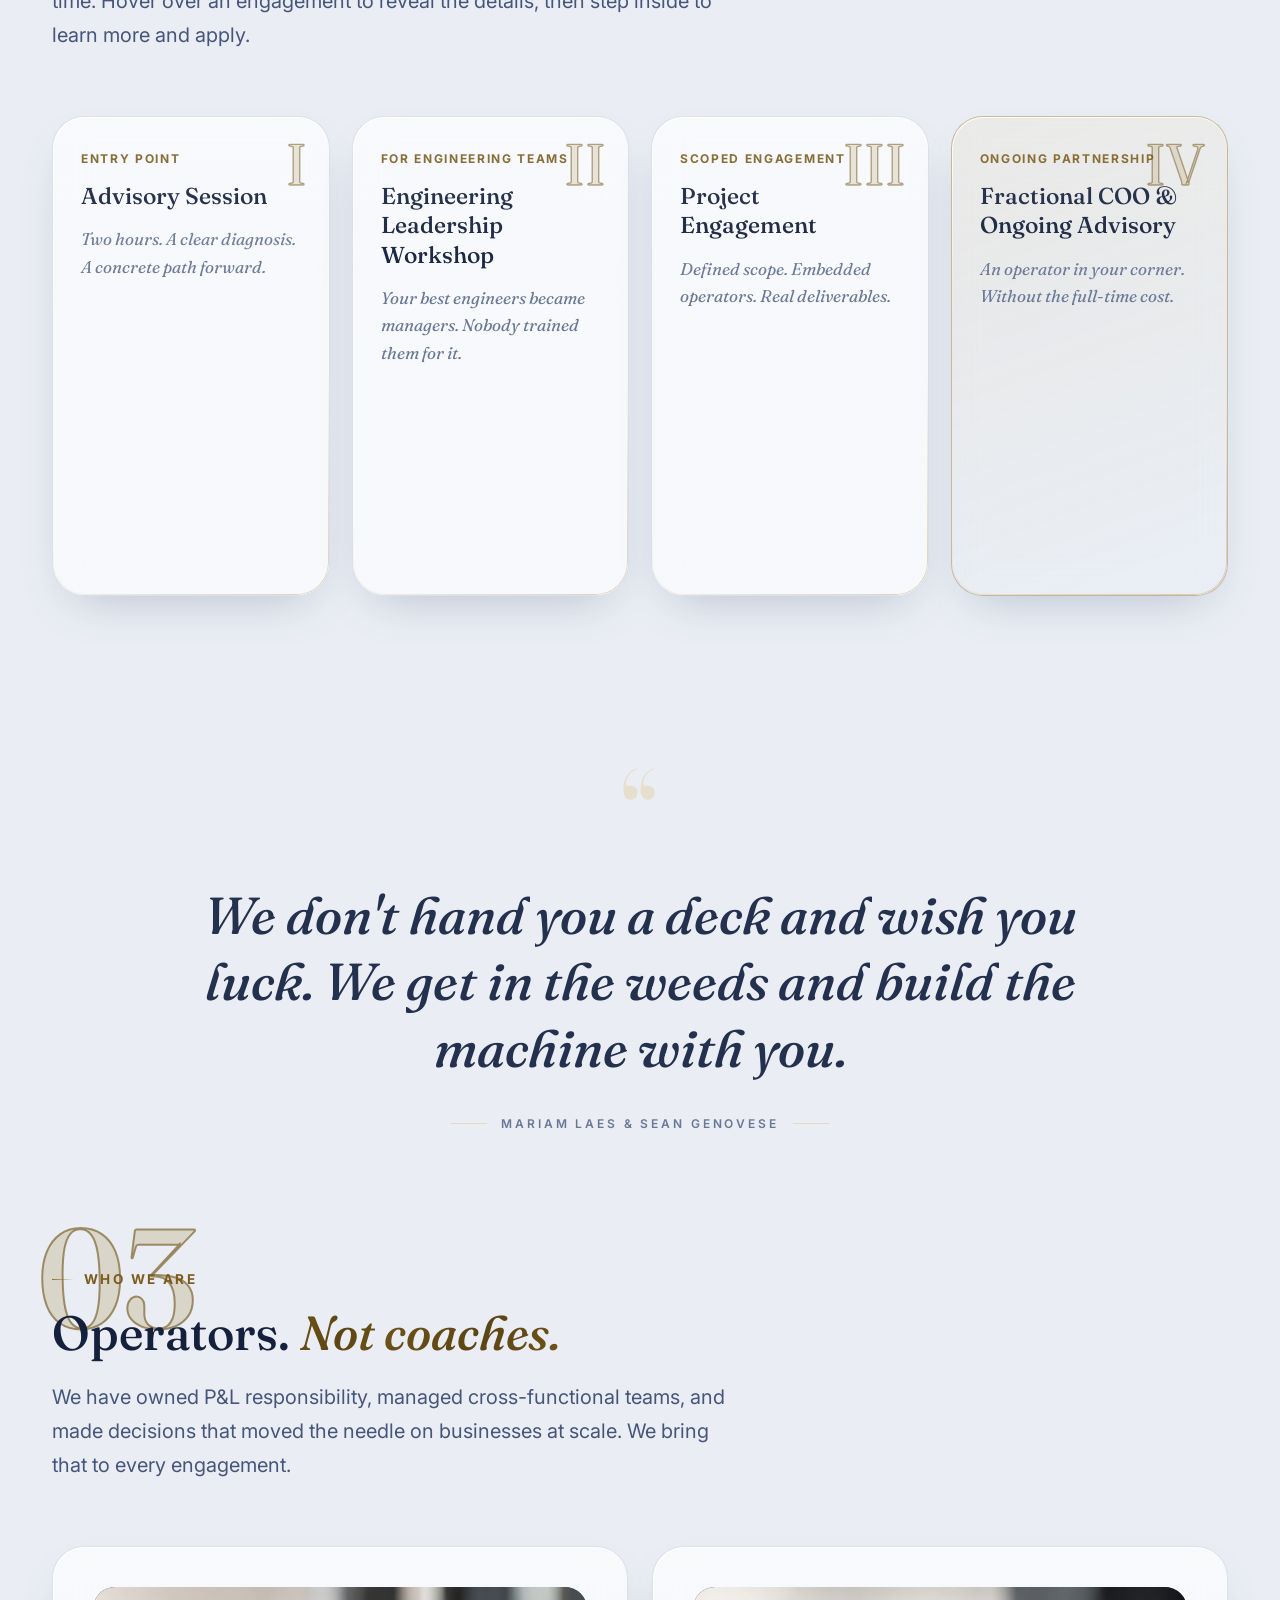
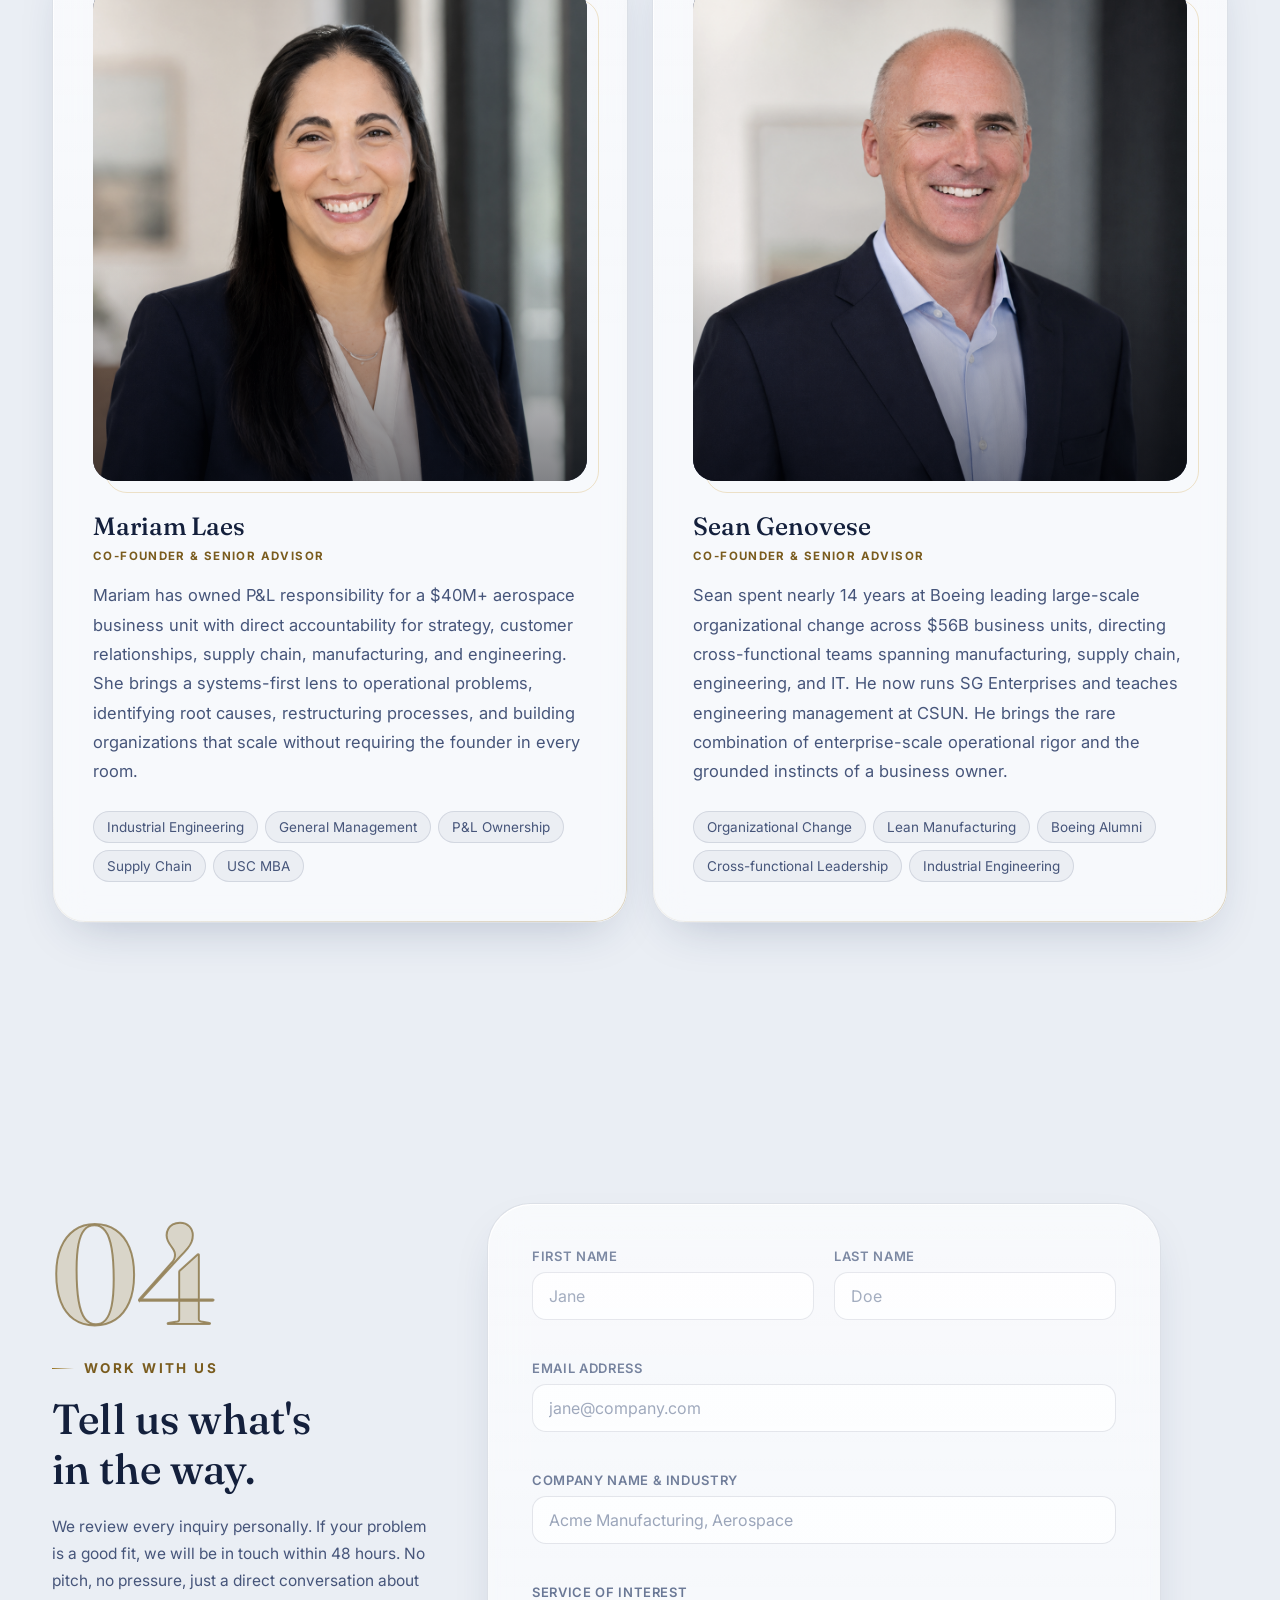
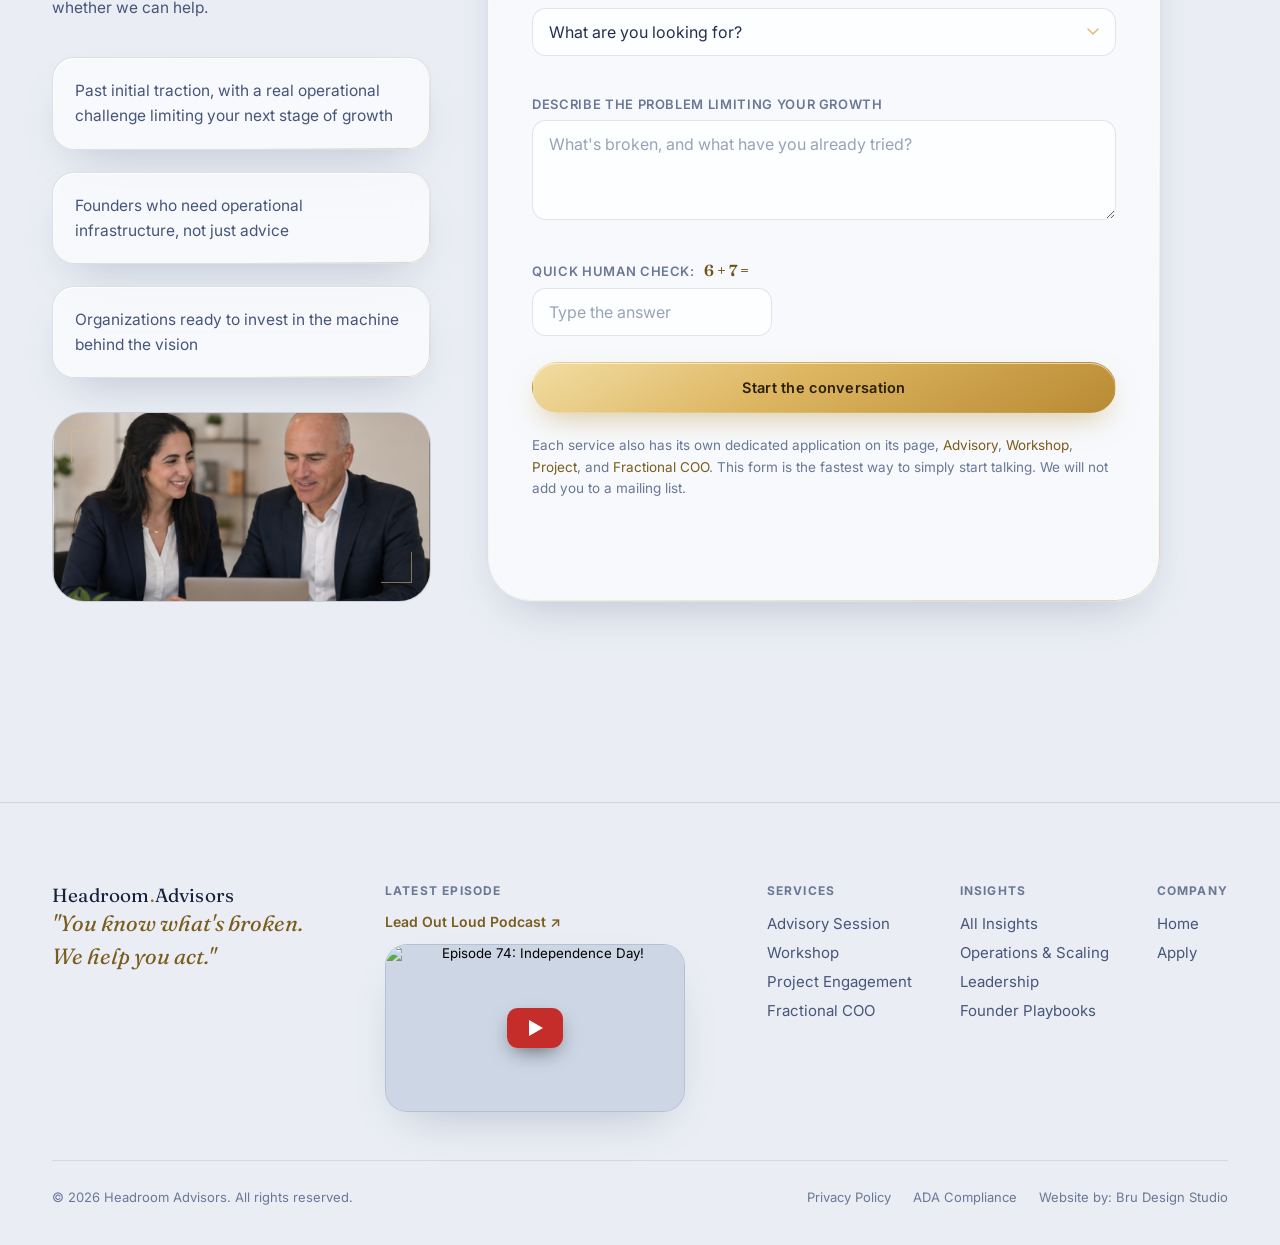
==== commit b3a8ac55: "Add files via upload" ====
--- a/index.html
+++ b/index.html
@@ -5,9 +5,20 @@
 <meta name="viewport" content="width=device-width, initial-scale=1.0" />
 <title>Headroom Advisors | Fractional COO &amp; Advisory Services for Growth-Stage Founders</title>
 <meta name="description" content="Growth-stage founders don't need more advice. They need operators who've been in the weeds, and can build the systems, teams, and infrastructure to scale without them." />
+<link rel="canonical" href="https://headroomadvisors.com/" />
 <meta property="og:type" content="website" />
+<meta property="og:site_name" content="Headroom Advisors" />
 <meta property="og:title" content="Headroom Advisors | Fractional COO &amp; Advisory Services" />
 <meta property="og:description" content="Senior operators who build the systems, teams, and infrastructure growth-stage companies need to scale, without the founder in every room." />
+<meta property="og:url" content="https://headroomadvisors.com/" />
+<meta property="og:image" content="https://headroomadvisors.com/assets/mid-meeting.png" />
+<meta property="og:image:width" content="486" />
+<meta property="og:image:height" content="249" />
+<meta property="og:locale" content="en_US" />
+<meta name="twitter:card" content="summary_large_image" />
+<meta name="twitter:title" content="Headroom Advisors | Fractional COO &amp; Advisory Services" />
+<meta name="twitter:description" content="Senior operators who build the systems, teams, and infrastructure growth-stage companies need to scale, without the founder in every room." />
+<meta name="twitter:image" content="https://headroomadvisors.com/assets/mid-meeting.png" />
 <link rel="preconnect" href="https://fonts.googleapis.com">
 <link rel="preconnect" href="https://fonts.gstatic.com" crossorigin>
 <link href="https://fonts.googleapis.com/css2?family=Fraunces:ital,opsz,wght@0,9..144,400;0,9..144,500;0,9..144,600;1,9..144,500&family=Inter:wght@400;500;600;700&display=swap" rel="stylesheet">
@@ -15,18 +26,43 @@
 <script type="application/ld+json">
 {
   "@context": "https://schema.org",
-  "@type": "ProfessionalService",
-  "name": "Headroom Advisors",
-  "description": "Fractional COO and operational advisory services for growth-stage founders.",
-  "founder": [
-    { "@type": "Person", "name": "Mariam Laes" },
-    { "@type": "Person", "name": "Sean Genovese" }
-  ],
-  "makesOffer": [
-    { "@type": "Offer", "name": "Advisory Session", "price": "750", "priceCurrency": "USD" },
-    { "@type": "Offer", "name": "Engineering Leadership Workshop", "price": "5000", "priceCurrency": "USD" },
-    { "@type": "Offer", "name": "Project Engagement" },
-    { "@type": "Offer", "name": "Fractional COO & Ongoing Advisory" }
+  "@graph": [
+    {
+      "@type": "ProfessionalService",
+      "@id": "https://headroomadvisors.com/#organization",
+      "name": "Headroom Advisors",
+      "url": "https://headroomadvisors.com/",
+      "image": "https://headroomadvisors.com/assets/mid-meeting.png",
+      "description": "Fractional COO and operational advisory services for growth-stage founders.",
+      "founder": [
+        { "@type": "Person", "name": "Mariam Laes" },
+        { "@type": "Person", "name": "Sean Genovese" }
+      ],
+      "makesOffer": [
+        { "@type": "Offer", "name": "Advisory Session", "price": "750", "priceCurrency": "USD" },
+        { "@type": "Offer", "name": "Engineering Leadership Workshop", "price": "5000", "priceCurrency": "USD" },
+        { "@type": "Offer", "name": "Project Engagement" },
+        { "@type": "Offer", "name": "Fractional COO & Ongoing Advisory" }
+      ]
+    },
+    {
+      "@type": "WebSite",
+      "@id": "https://headroomadvisors.com/#website",
+      "url": "https://headroomadvisors.com/",
+      "name": "Headroom Advisors",
+      "publisher": { "@id": "https://headroomadvisors.com/#organization" },
+      "inLanguage": "en-US"
+    },
+    {
+      "@type": "WebPage",
+      "@id": "https://headroomadvisors.com/#webpage",
+      "url": "https://headroomadvisors.com/",
+      "name": "Headroom Advisors | Fractional COO & Advisory Services for Growth-Stage Founders",
+      "description": "Growth-stage founders don't need more advice. They need operators who've been in the weeds, and can build the systems, teams, and infrastructure to scale without them.",
+      "isPartOf": { "@id": "https://headroomadvisors.com/#website" },
+      "about": { "@id": "https://headroomadvisors.com/#organization" },
+      "inLanguage": "en-US"
+    }
   ]
 }
 </script>
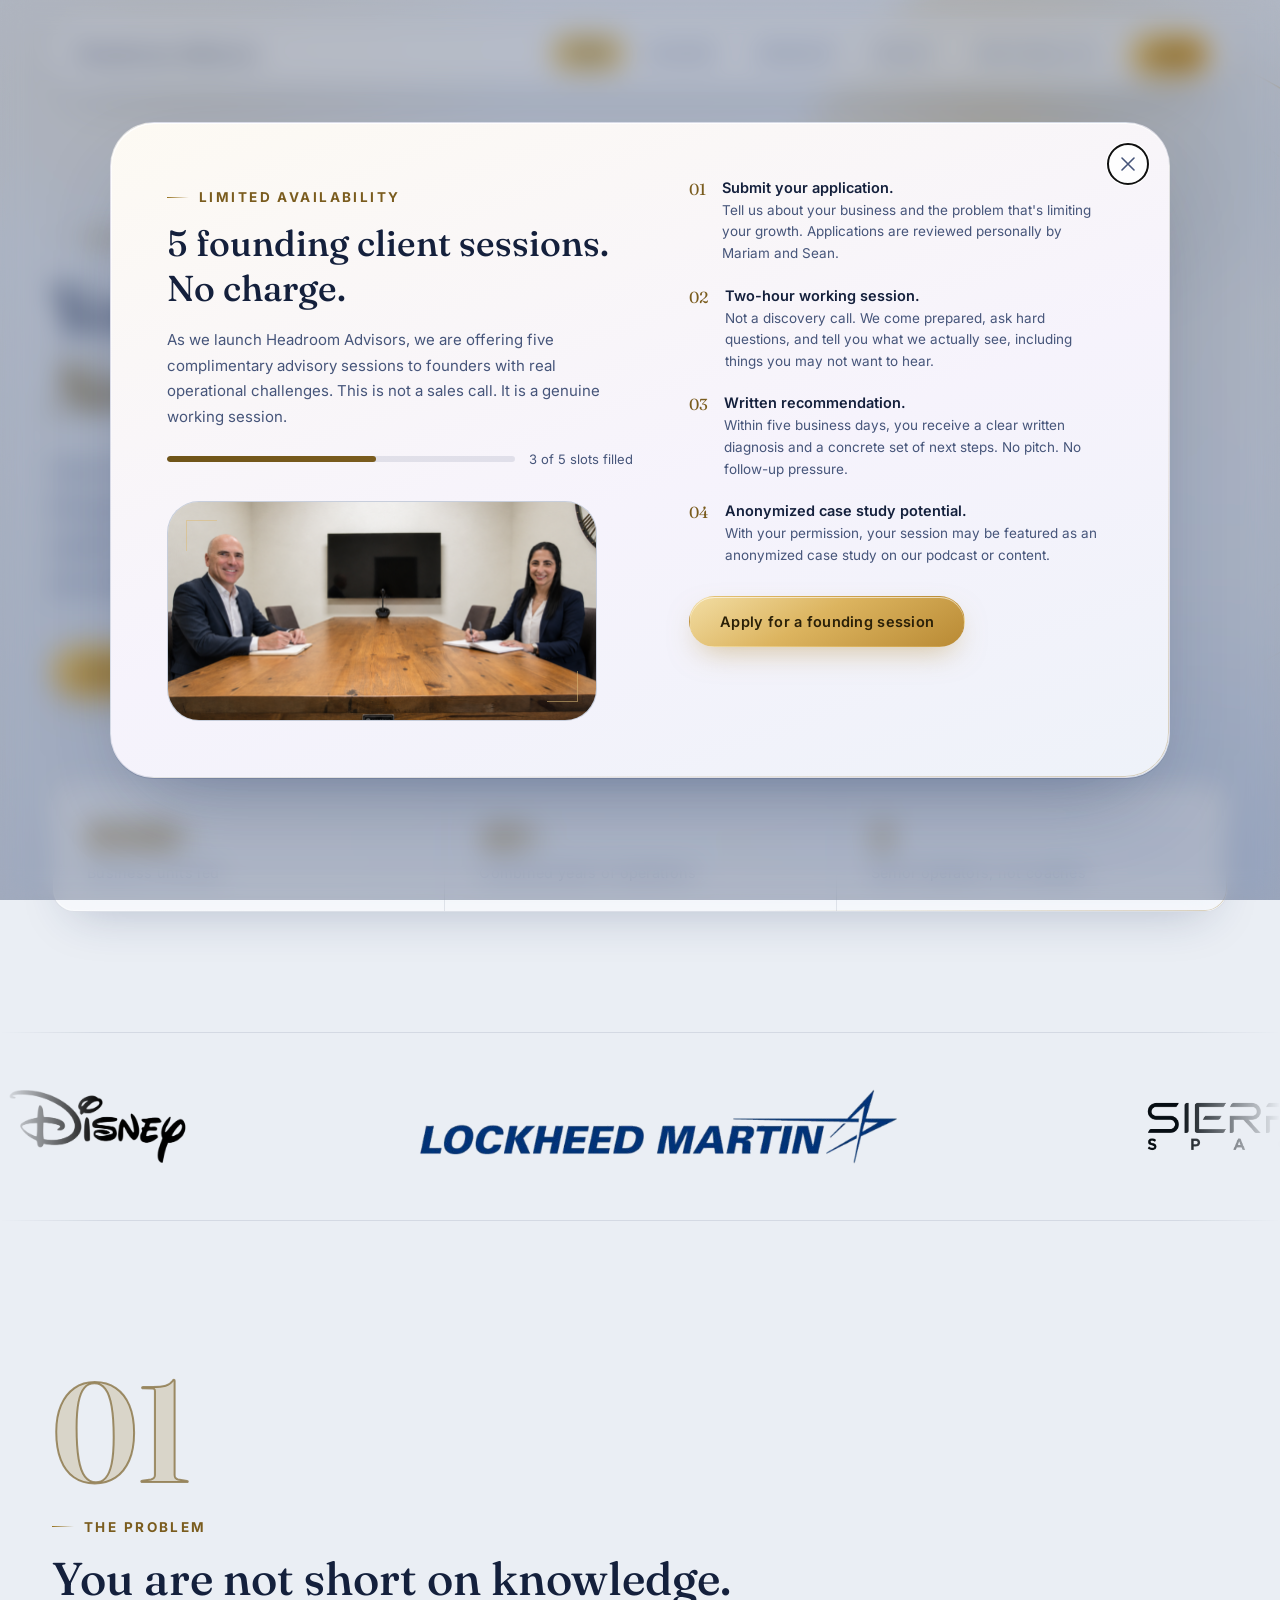
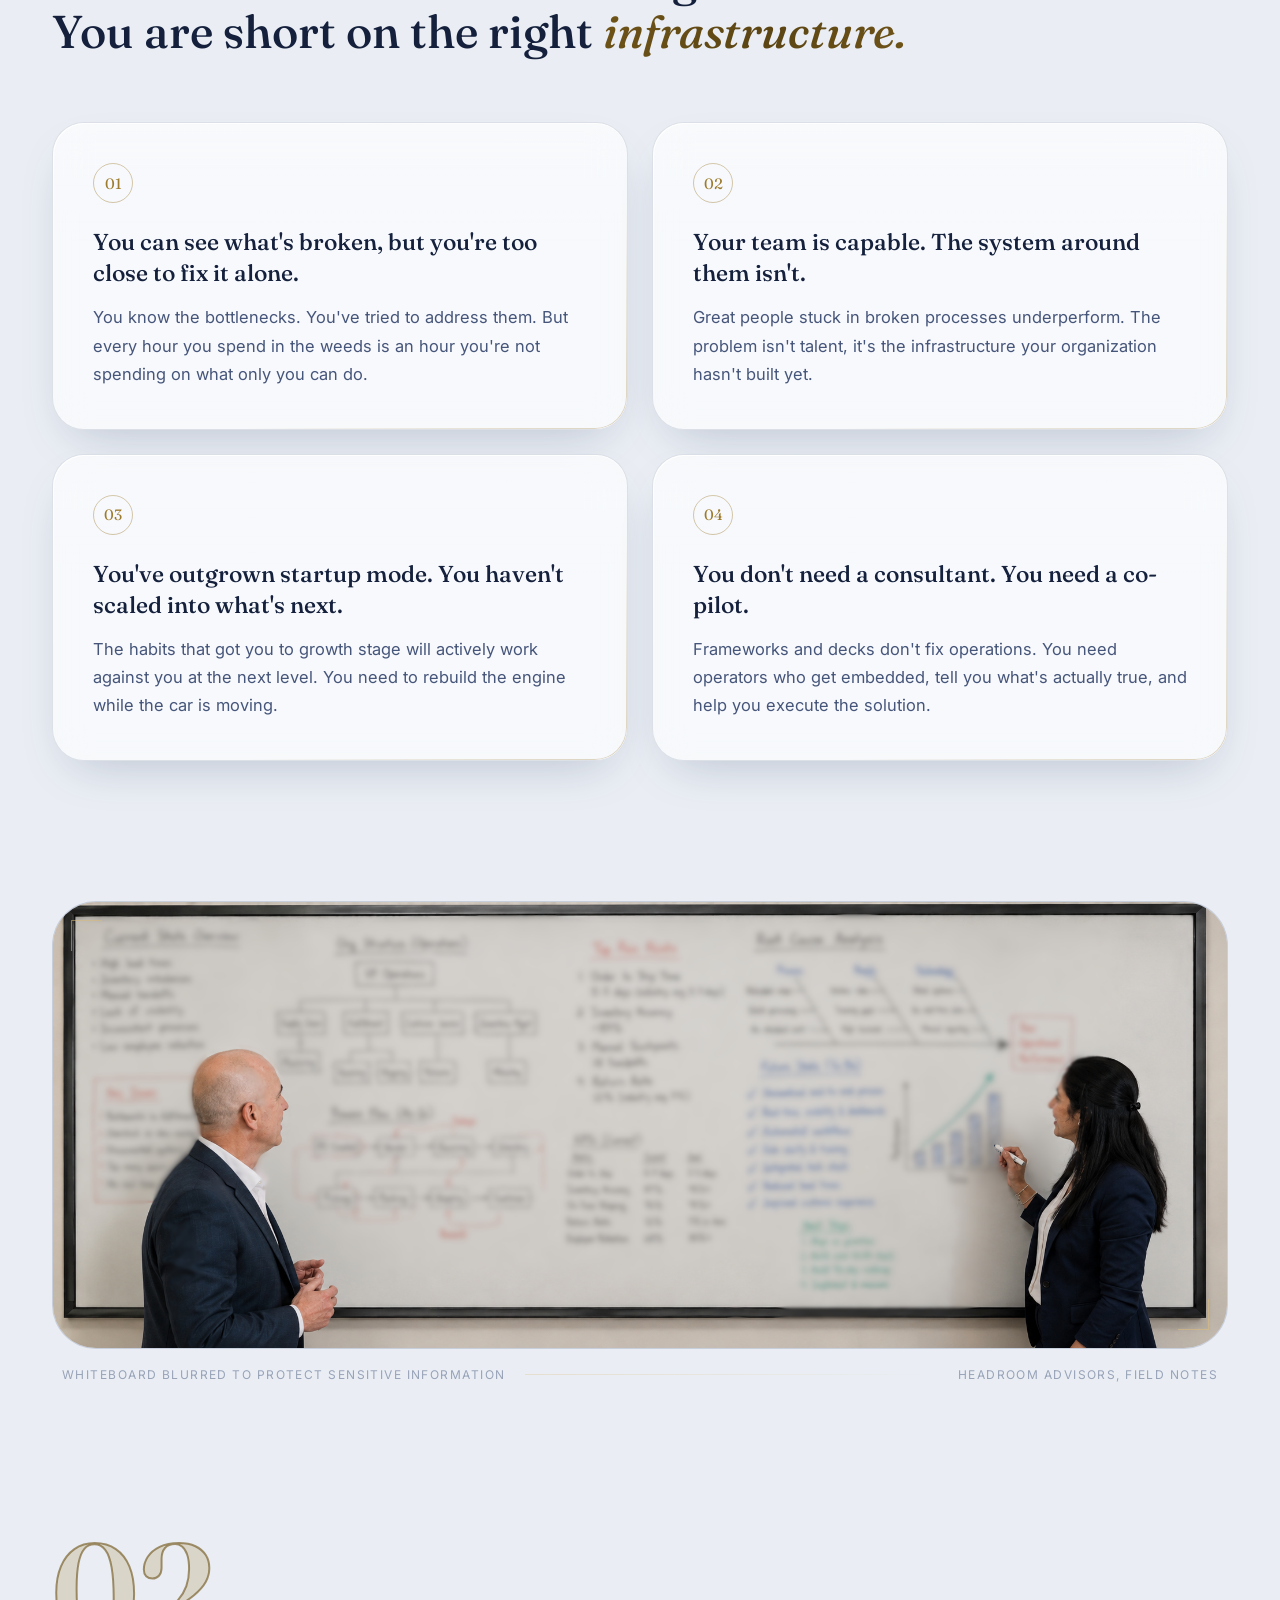
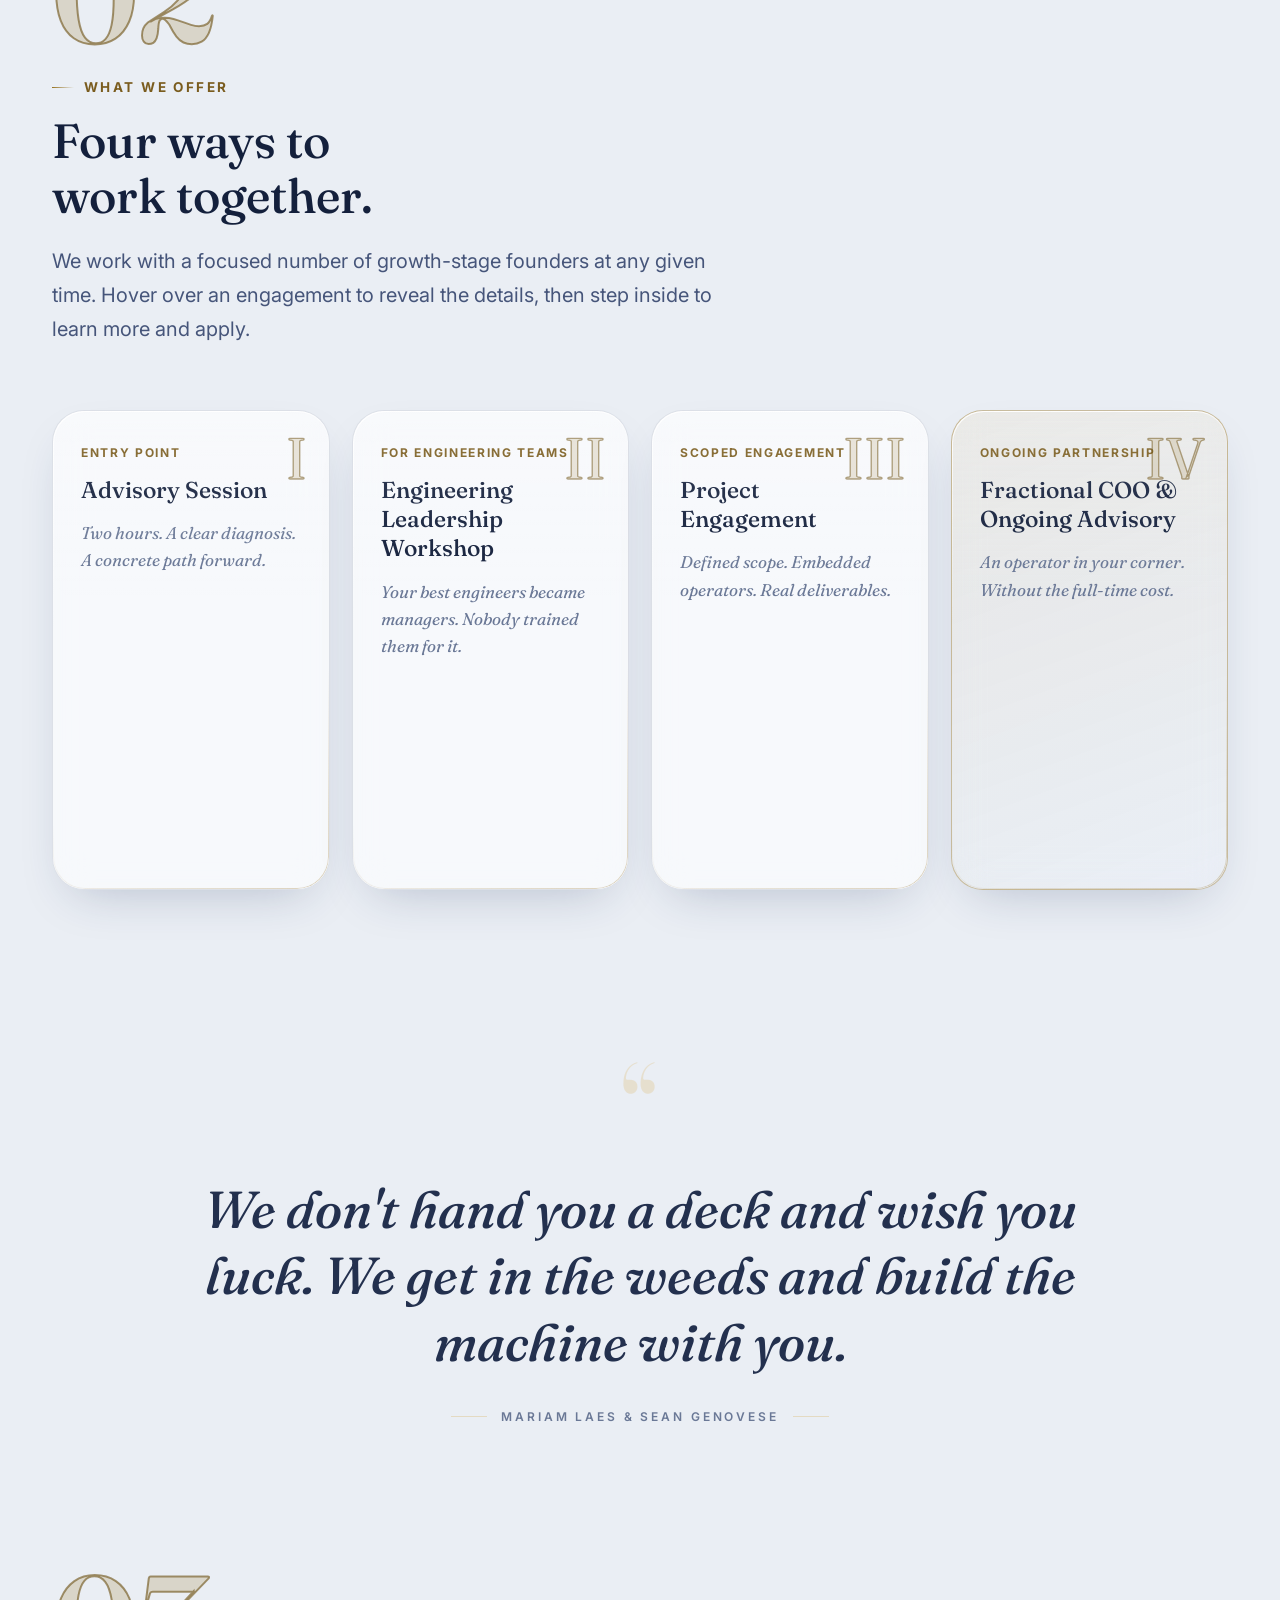
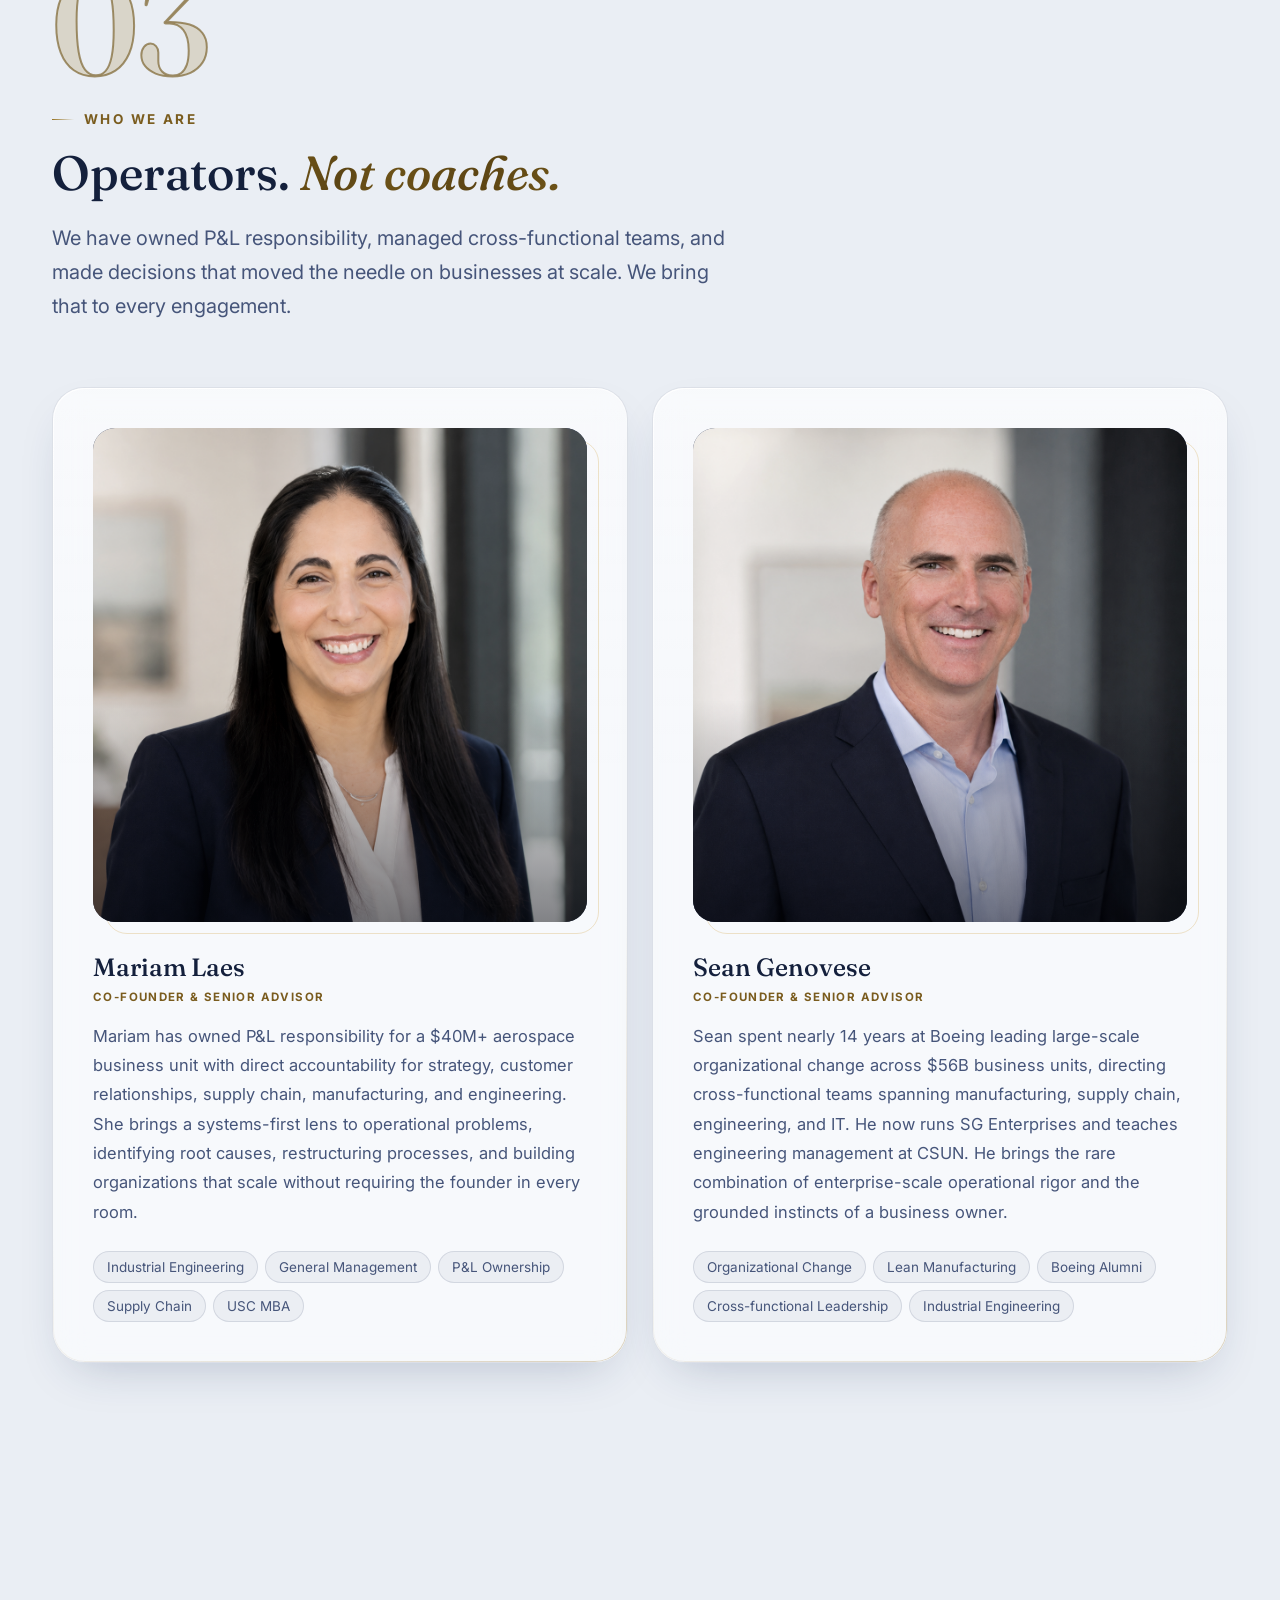
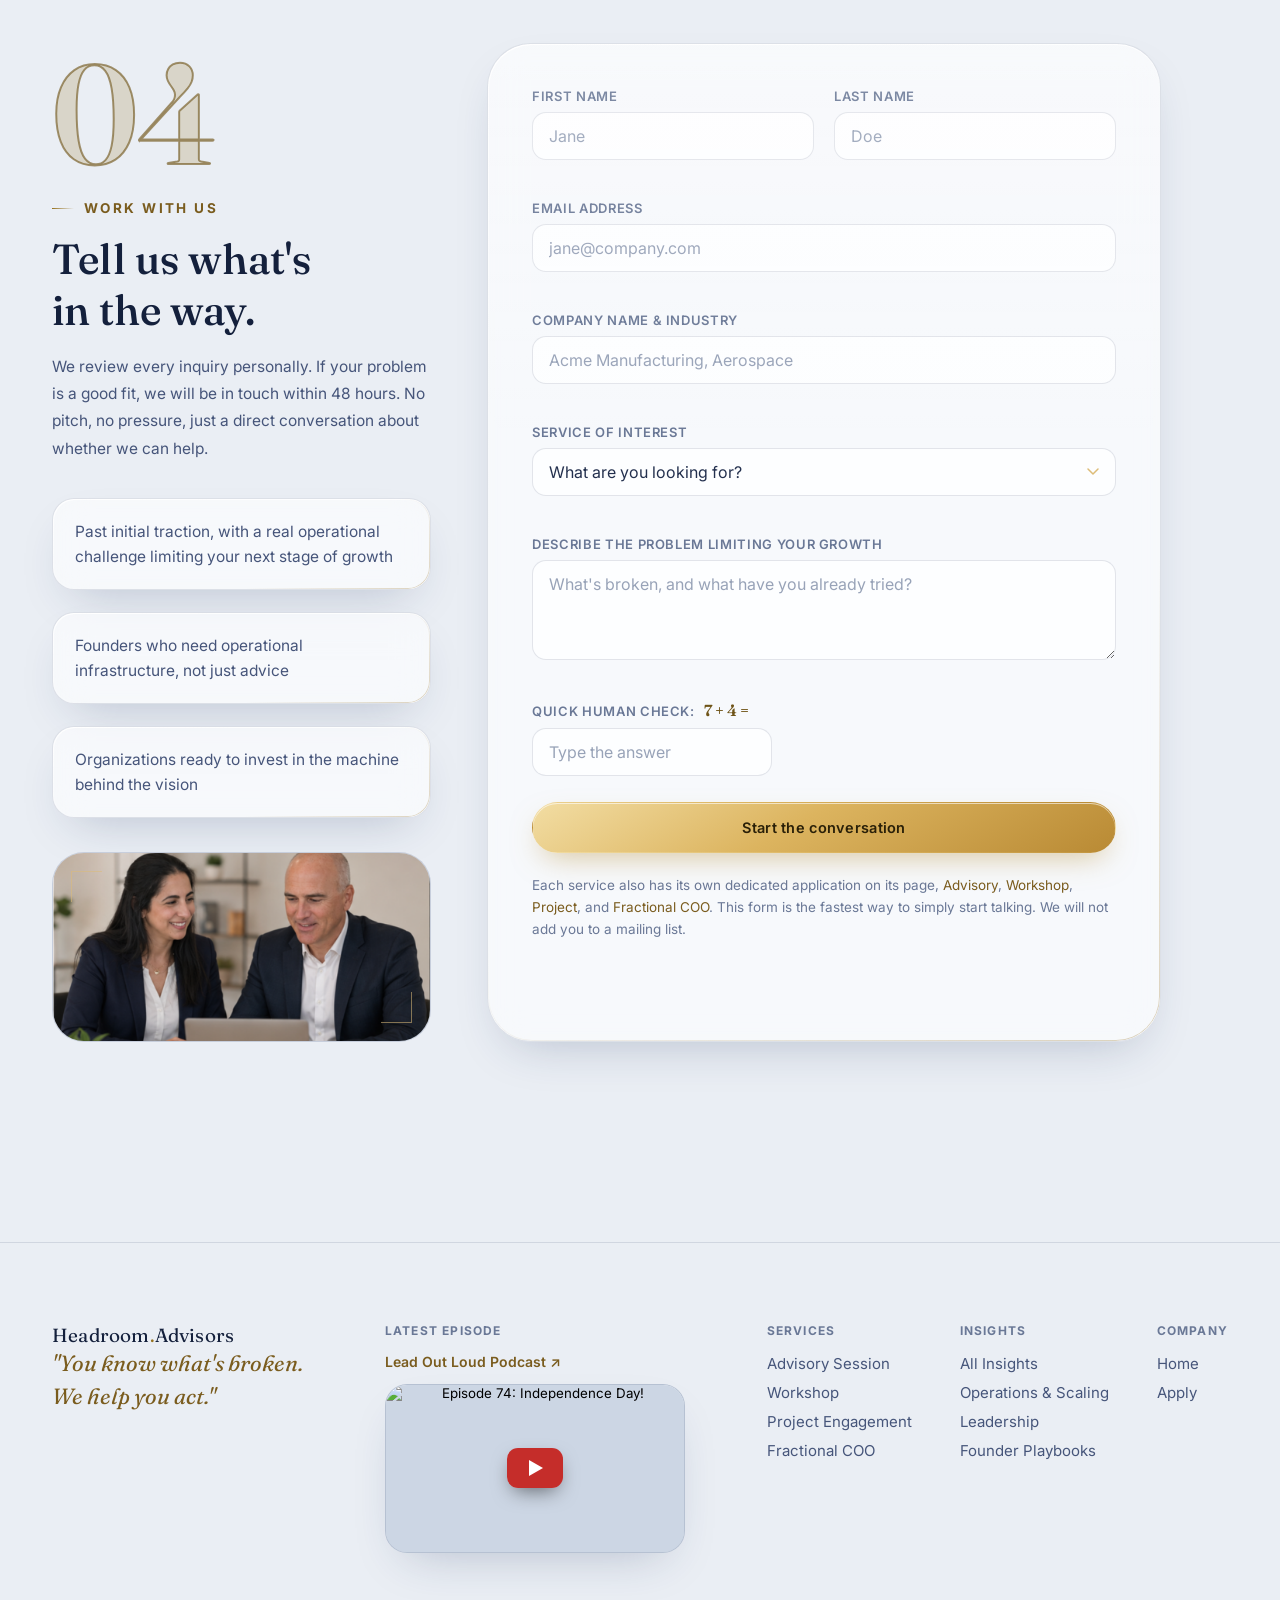
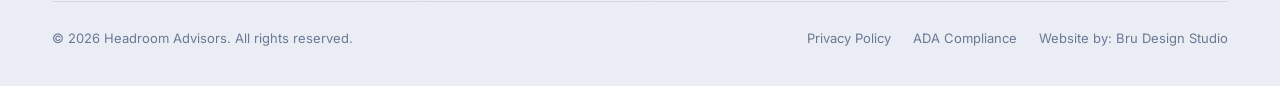
==== commit a040d5dd: "Add files via upload" ====
--- a/index.html
+++ b/index.html
@@ -370,7 +370,7 @@
     <div class="container">
       <div class="contact-layout">
         <div class="reveal">
-          <div class="chapter-num" style="position:static; margin-bottom:6px;">04</div>
+          <div class="chapter-num">04</div>
           <div class="eyebrow">Work With Us</div>
           <h2 style="font-family:var(--font-display); font-weight:500; font-size:clamp(30px,3.6vw,42px); color:var(--white-100); margin-top:18px; line-height:1.2;" data-split>Tell us what's<br>in the way.</h2>
           <p style="margin-top:18px; font-size:15.5px; line-height:1.75; color:var(--white-70);">We review every inquiry personally. If your problem is a good fit, we will be in touch within 48 hours. No pitch, no pressure, just a direct conversation about whether we can help.</p>
--- a/styles.css
+++ b/styles.css
@@ -261,12 +261,10 @@
 .section-head.wide { max-width: 1100px; }
 .section-head.wide h2 { font-size: clamp(28px, 3.6vw, 46px); }
 
-/* Ghost chapter numeral floating behind section heads */
+/* Ghost chapter numeral stacked above section heads */
 .chapter-num {
-  position: absolute;
-  top: -54px;
-  left: -14px;
-  z-index: -1;
+  position: static;
+  margin-bottom: 6px;
   font-family: var(--font-display);
   font-size: clamp(90px, 11vw, 150px);
   line-height: 1;
@@ -2307,7 +2305,7 @@
   .post-grid { grid-template-columns: 1fr 1fr; }
   .post-featured { grid-template-columns: minmax(0, 1fr); }
   .post-featured .img-ph { border-right: none; border-bottom: 1px solid var(--glass-border); min-height: 240px; }
-  .chapter-num { font-size: 80px; top: -42px; }
+  .chapter-num { font-size: 80px; }
 }
 
 @media (max-width: 760px) {
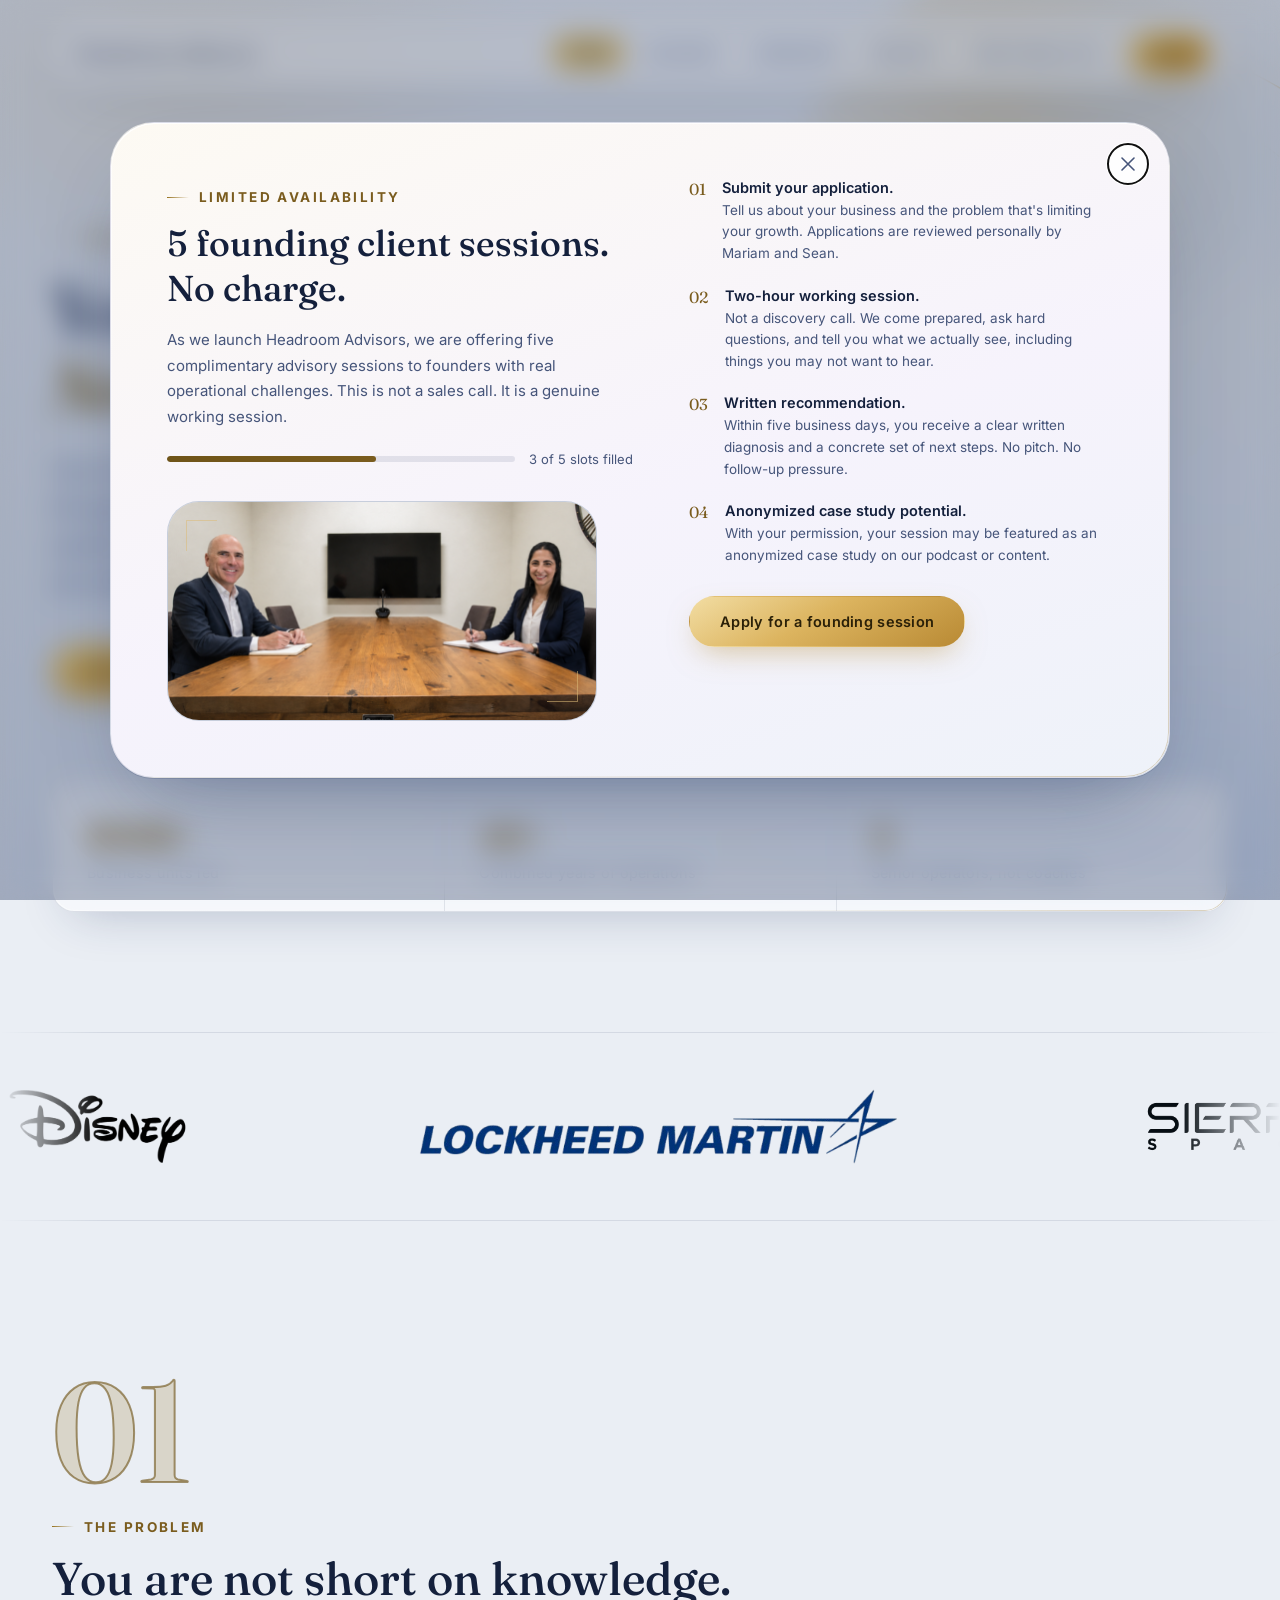
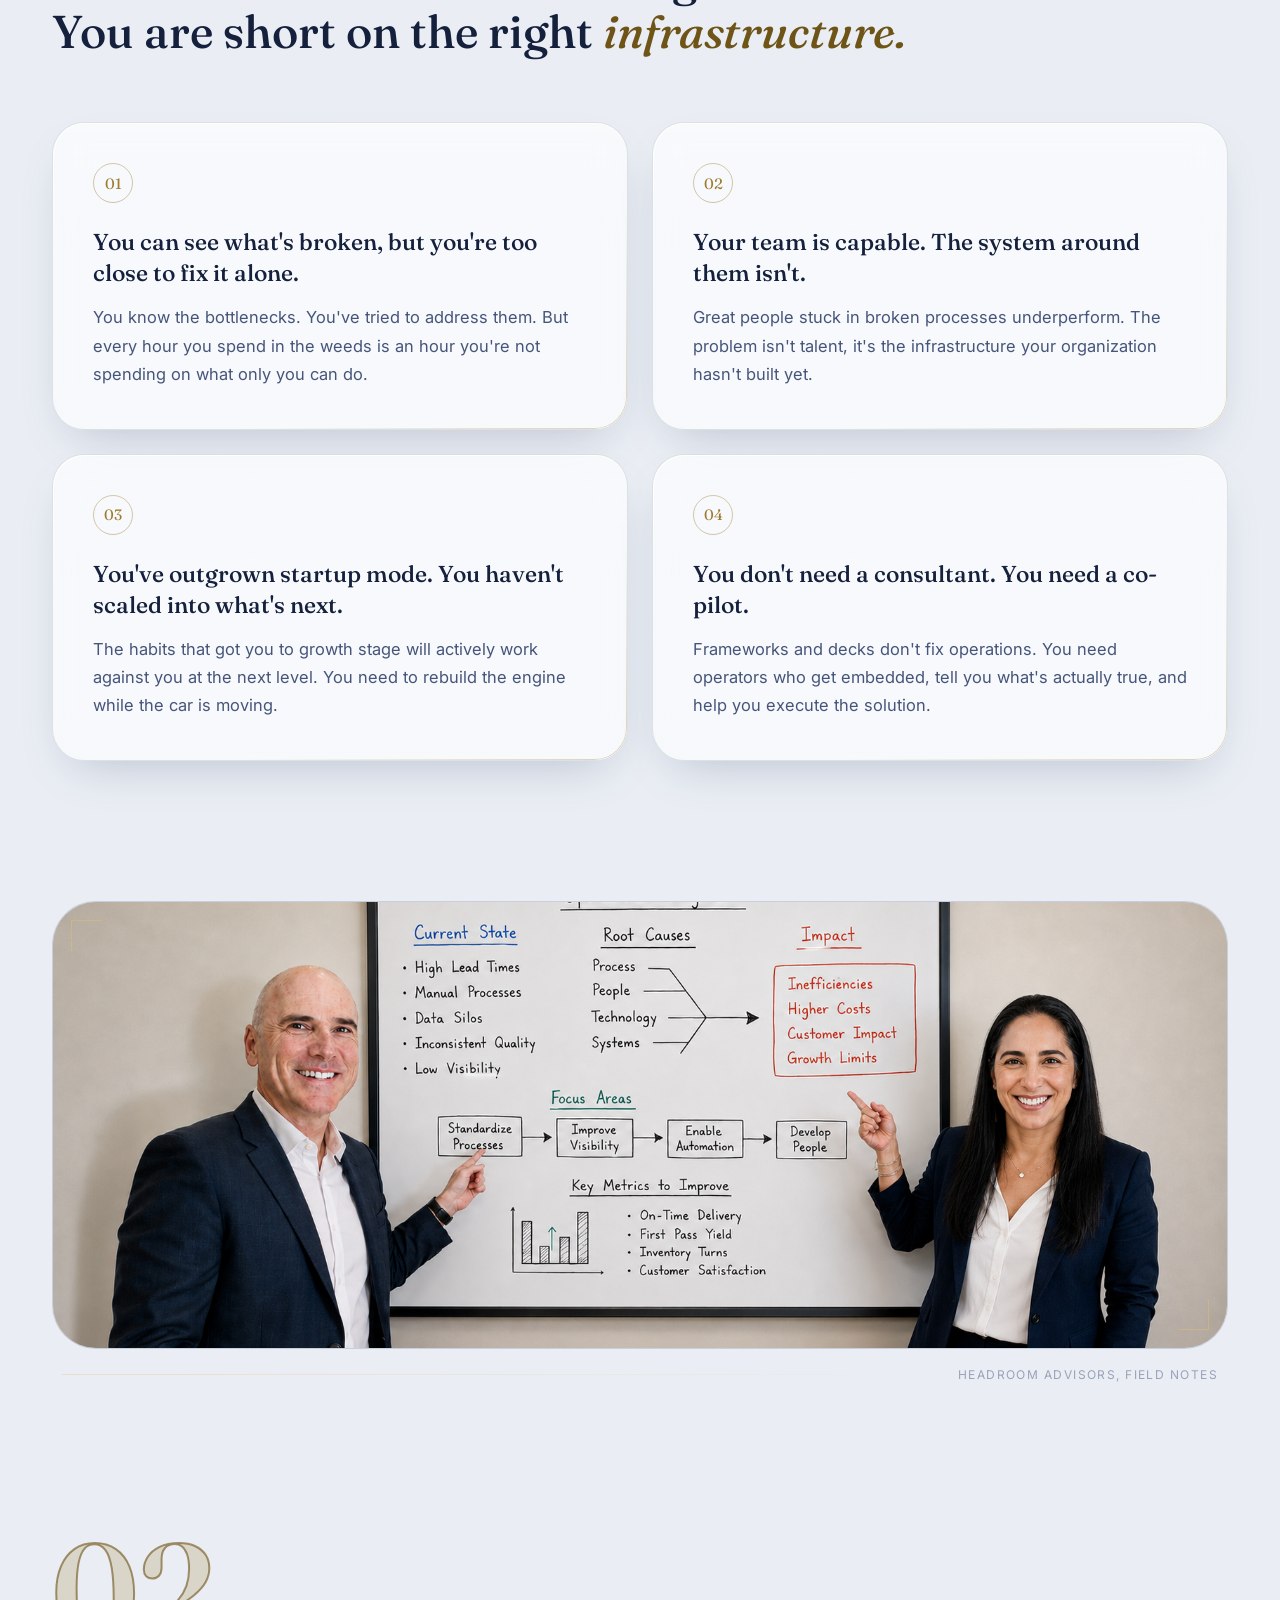
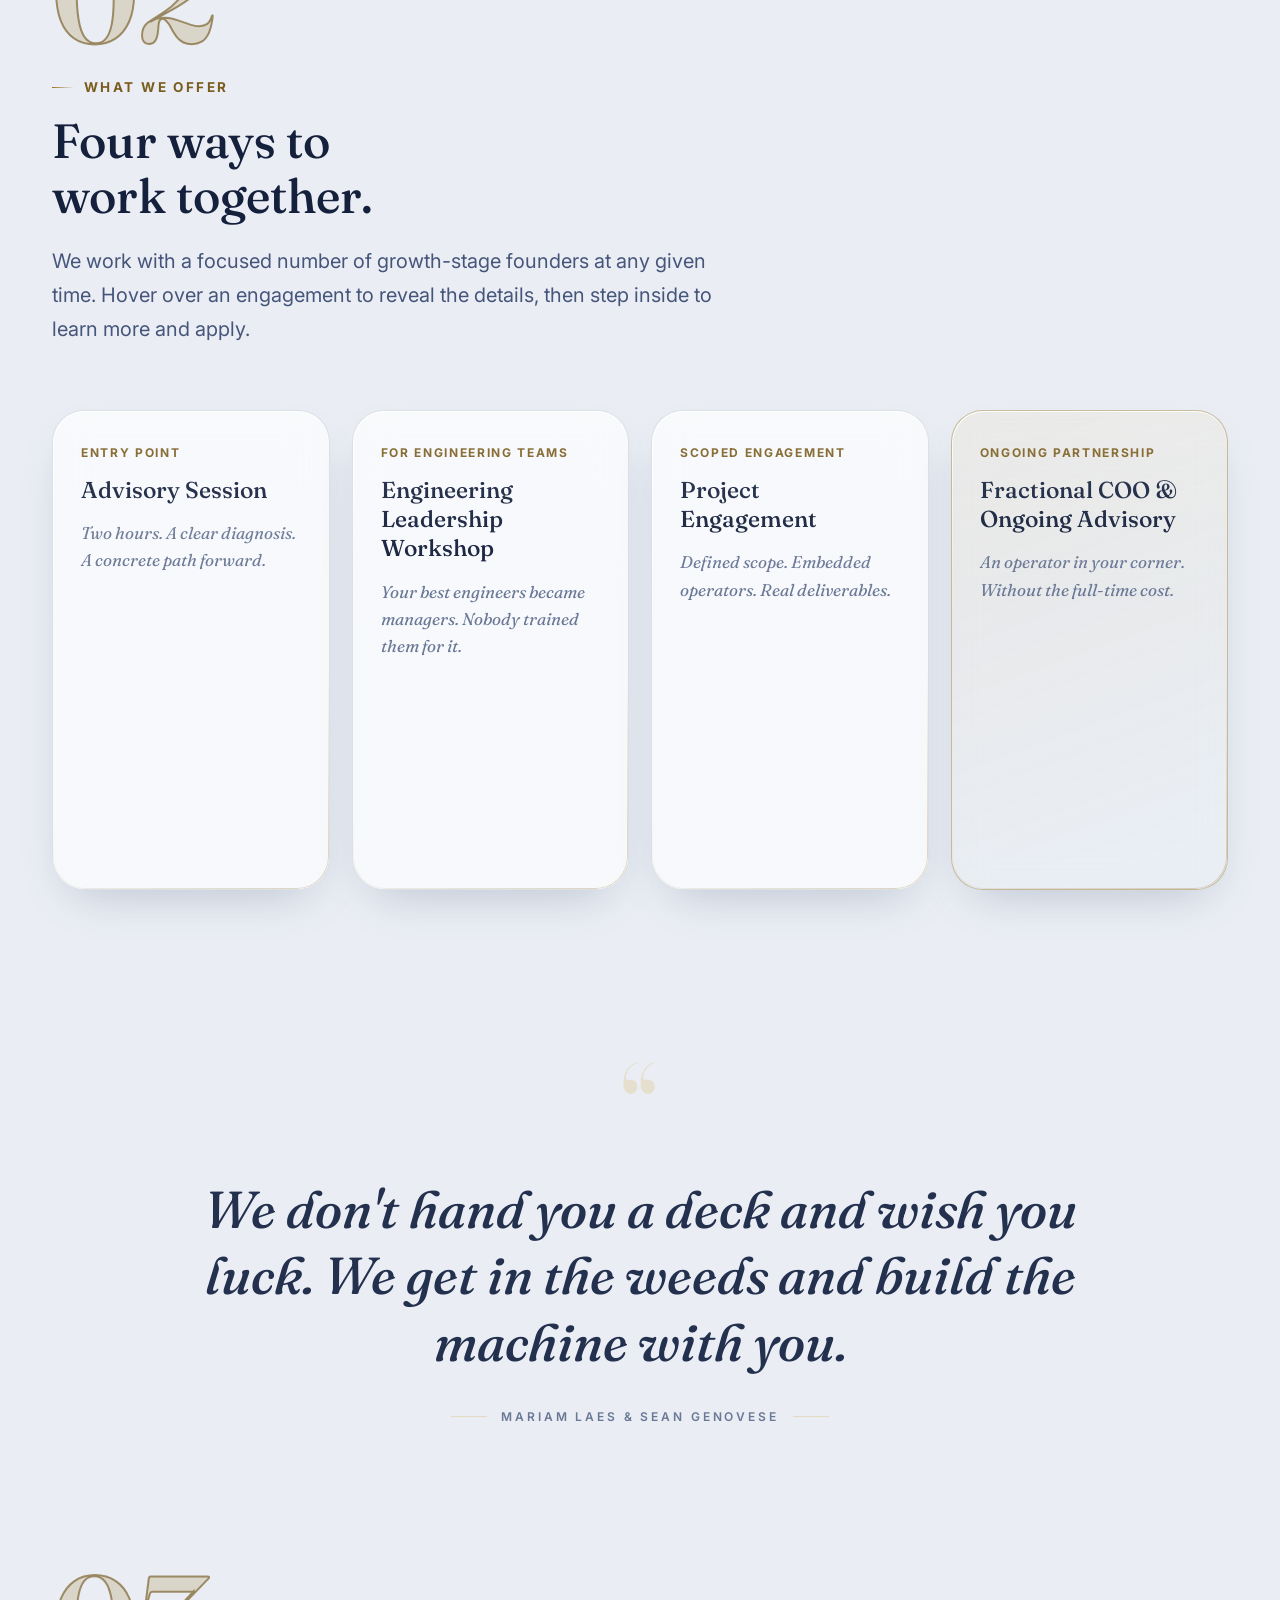
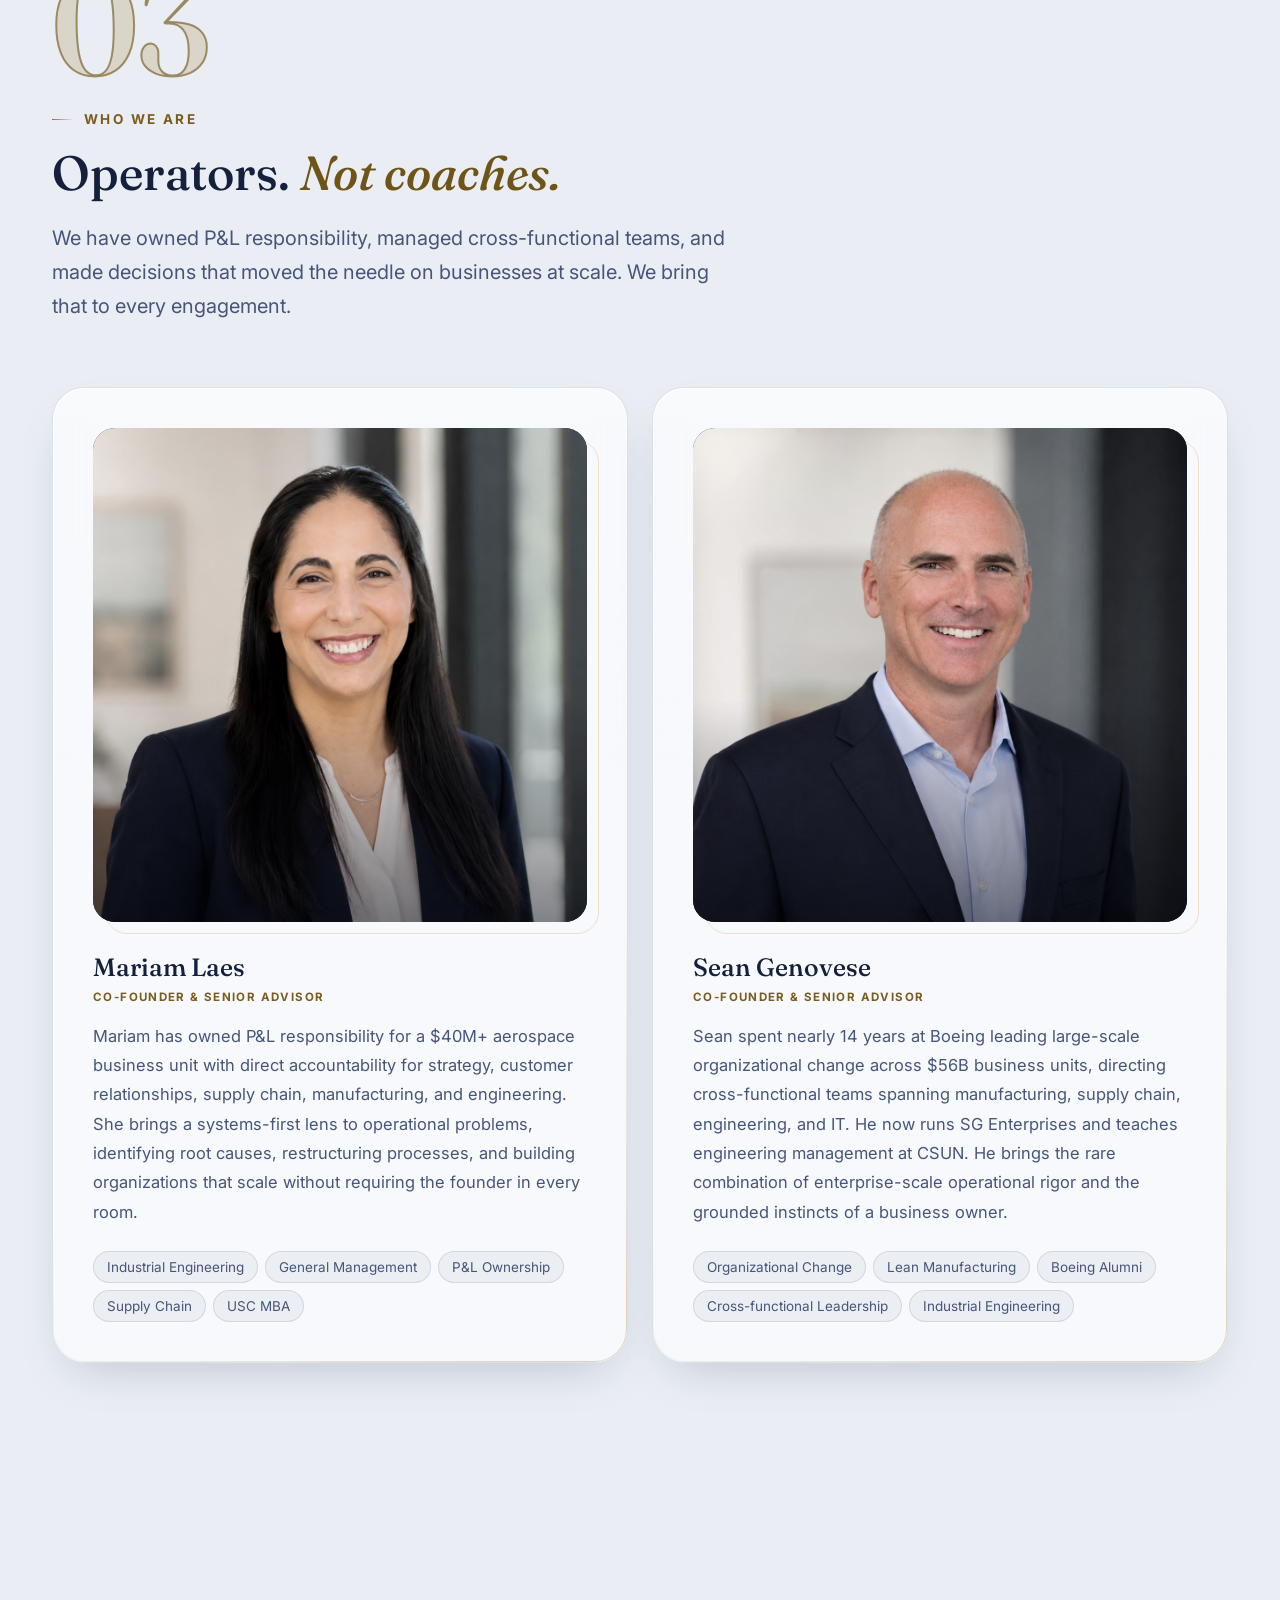
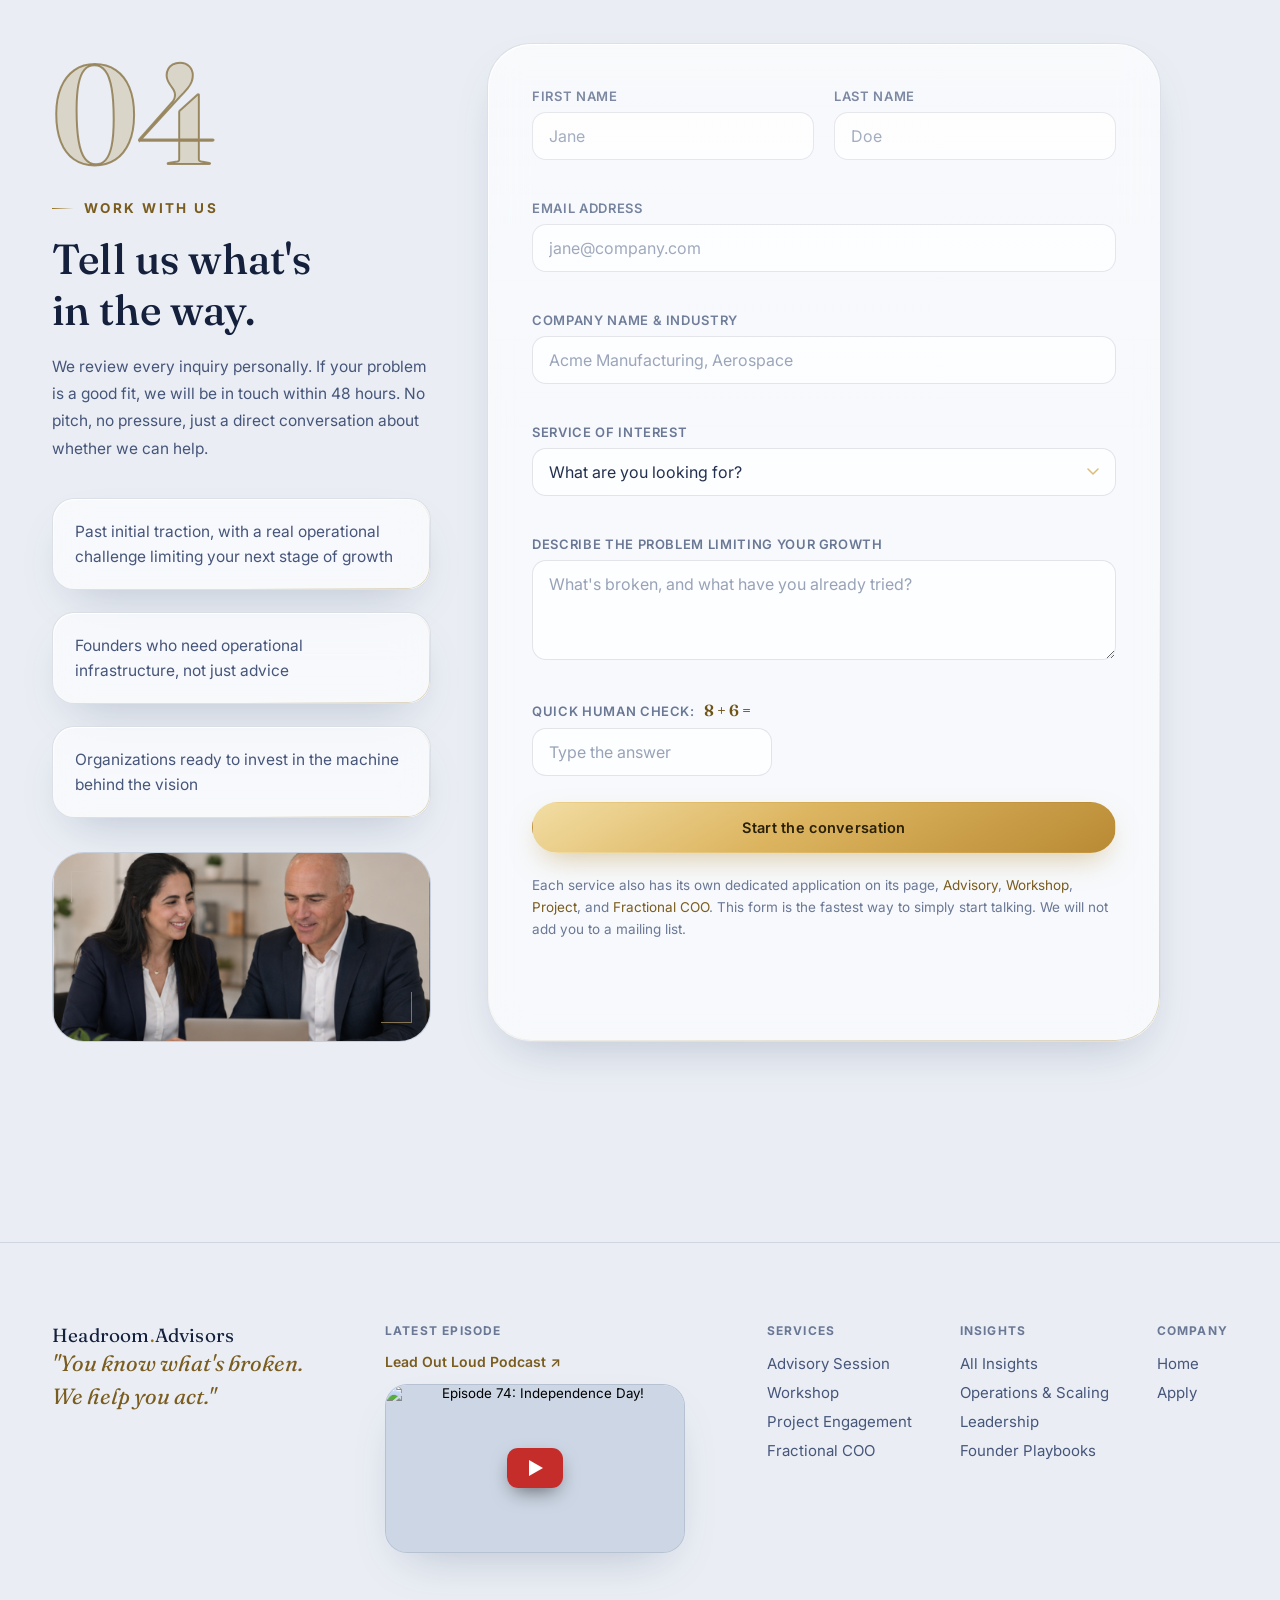
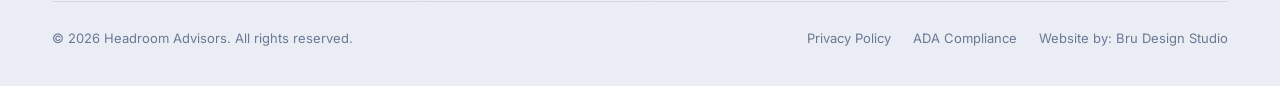
==== commit e1fc3392: "Add files via upload" ====
--- a/index.html
+++ b/index.html
@@ -203,7 +203,6 @@
         <img class="ph-photo" src="assets/whiteboard.png" alt="Mariam and Sean in a working session, whiteboard full" loading="lazy" />
       </div>
       <div class="story-caption">
-        <span>Whiteboard blurred to protect sensitive information</span>
         <span class="cap-line"></span>
         <span>Headroom Advisors, Field Notes</span>
       </div>
@@ -224,7 +223,6 @@
 
         <a class="svc glass glass-int reveal" href="advisory.html" id="advisory" aria-label="Advisory Session, learn more and apply">
           <div class="glass-sheen"></div>
-          <div class="svc-num">I</div>
           <div class="svc-top">
             <div class="service-tag">Entry Point</div>
             <h3>Advisory Session</h3>
@@ -243,7 +241,6 @@
 
         <a class="svc glass glass-int reveal" href="workshop.html" id="workshop" aria-label="Engineering Leadership Workshop, learn more and apply">
           <div class="glass-sheen"></div>
-          <div class="svc-num">II</div>
           <div class="svc-top">
             <div class="service-tag">For Engineering Teams</div>
             <h3>Engineering Leadership Workshop</h3>
@@ -262,7 +259,6 @@
 
         <a class="svc glass glass-int reveal" href="project.html" id="project" aria-label="Project Engagement, learn more and apply">
           <div class="glass-sheen"></div>
-          <div class="svc-num">III</div>
           <div class="svc-top">
             <div class="service-tag">Scoped Engagement</div>
             <h3>Project Engagement</h3>
@@ -281,7 +277,6 @@
 
         <a class="svc glass glass-int featured reveal" href="fractional-coo.html" id="fractional-coo" aria-label="Fractional COO and Ongoing Advisory, learn more and apply">
           <div class="glass-sheen"></div>
-          <div class="svc-num">IV</div>
           <div class="svc-top">
             <div class="service-tag">Ongoing Partnership</div>
             <h3>Fractional COO &amp; Ongoing Advisory</h3>
--- a/styles.css
+++ b/styles.css
@@ -277,13 +277,7 @@
 
 .italic-gold {
   font-style: italic;
-}
-.italic-gold, .italic-gold .w {
   color: var(--gold-500);
-  background: linear-gradient(120deg, var(--gold-500), var(--gold-600) 55%, var(--gold-500));
-  -webkit-background-clip: text;
-  background-clip: text;
-  -webkit-text-fill-color: transparent;
 }
 
 /* ---------------------------------------------------------------------- */
@@ -292,22 +286,16 @@
 
 .wm {
   display: inline-block;
-  overflow: hidden;
   vertical-align: bottom;
-  padding-top: 0.12em;
-  margin-top: -0.12em;
-  padding-bottom: 0.14em;
-  margin-bottom: -0.14em;
-  padding-right: 0.1em;
-  margin-right: -0.1em;
 }
 .wm .w {
   display: inline-block;
-  transform: translateY(112%);
-  transition: transform 0.9s var(--ease-glass);
-  will-change: transform;
-}
-.split-in .wm .w { transform: translateY(0); }
+  opacity: 0;
+  transform: translateY(0.25em);
+  transition: opacity 0.7s var(--ease-glass), transform 0.7s var(--ease-glass);
+  will-change: opacity, transform;
+}
+.split-in .wm .w { opacity: 1; transform: translateY(0); }
 
 /* ---------------------------------------------------------------------- */
 /* Buttons                                                                 */
@@ -334,7 +322,7 @@
 .btn-gold {
   color: #2a2008;
   background: linear-gradient(150deg, #f2dda3, #dcb45f 45%, #b98a34);
-  box-shadow: 0 12px 30px -10px rgba(184, 146, 63, 0.55), inset 0 1px 0 rgba(255, 255, 255, 0.6);
+  box-shadow: 0 12px 30px -10px rgba(184, 146, 63, 0.55);
 }
 /* Sheen stays hidden off the left edge and only sweeps across on hover / press */
 .btn-gold::after {
@@ -359,7 +347,7 @@
 }
 .btn-gold:hover {
   transform: translateY(-2px);
-  box-shadow: 0 18px 40px -12px rgba(184, 146, 63, 0.7), inset 0 1px 0 rgba(255, 255, 255, 0.6);
+  box-shadow: 0 18px 40px -12px rgba(184, 146, 63, 0.7);
 }
 
 .btn-glass {
@@ -1962,11 +1950,11 @@
 .compare-table th, .compare-table td {
   padding: 18px 22px;
   text-align: left;
-  font-size: 15px;
+  font-size: 17px;
   border-bottom: 1px solid var(--hairline);
 }
 .compare-table thead th {
-  font-size: 11.5px;
+  font-size: 13px;
   font-weight: 700;
   letter-spacing: 0.1em;
   text-transform: uppercase;
@@ -2058,7 +2046,7 @@
 }
 .module-card .module-tagline {
   margin-top: 8px;
-  font-size: 14px;
+  font-size: 15.5px;
   color: var(--gold-300);
   font-style: italic;
 }
@@ -2069,13 +2057,13 @@
   gap: 20px;
 }
 .module-sub h4 {
-  font-size: 13.5px;
+  font-size: 15.5px;
   font-weight: 600;
   color: var(--white-90);
 }
 .module-sub p {
   margin-top: 8px;
-  font-size: 13px;
+  font-size: 14.5px;
   line-height: 1.6;
   color: var(--white-50);
 }
@@ -2114,7 +2102,7 @@
   align-items: flex-start;
   padding: 18px 20px;
   border-radius: var(--radius-md);
-  font-size: 15px;
+  font-size: 17px;
   color: var(--white-70);
   line-height: 1.55;
 }
@@ -2242,6 +2230,20 @@
 }
 .subscribe-inline input:focus { border-color: var(--gold-400); }
 .subscribe-inline .btn { flex-shrink: 0; }
+.coming-soon-badge {
+  display: inline-flex;
+  align-items: center;
+  width: fit-content;
+  padding: 14px 26px;
+  border-radius: 999px;
+  border: 1px solid var(--glass-border-gold);
+  background: rgba(221, 188, 120, 0.08);
+  font-size: 12px;
+  font-weight: 700;
+  letter-spacing: 0.14em;
+  text-transform: uppercase;
+  color: var(--gold-300);
+}
 
 /* ---------------------------------------------------------------------- */
 /* Simple pages (privacy / accessibility)                                 */
@@ -2387,6 +2389,6 @@
   .img-ph .ph-shimmer { animation: none !important; }
   .problem-card p { max-height: none; opacity: 1; transform: none; margin-top: 14px; }
   .reveal { opacity: 1; transform: none; transition: none; }
-  .wm .w { transform: none; transition: none; }
+  .wm .w { transform: none; transition: none; opacity: 1; }
   html { scroll-behavior: auto; }
 }
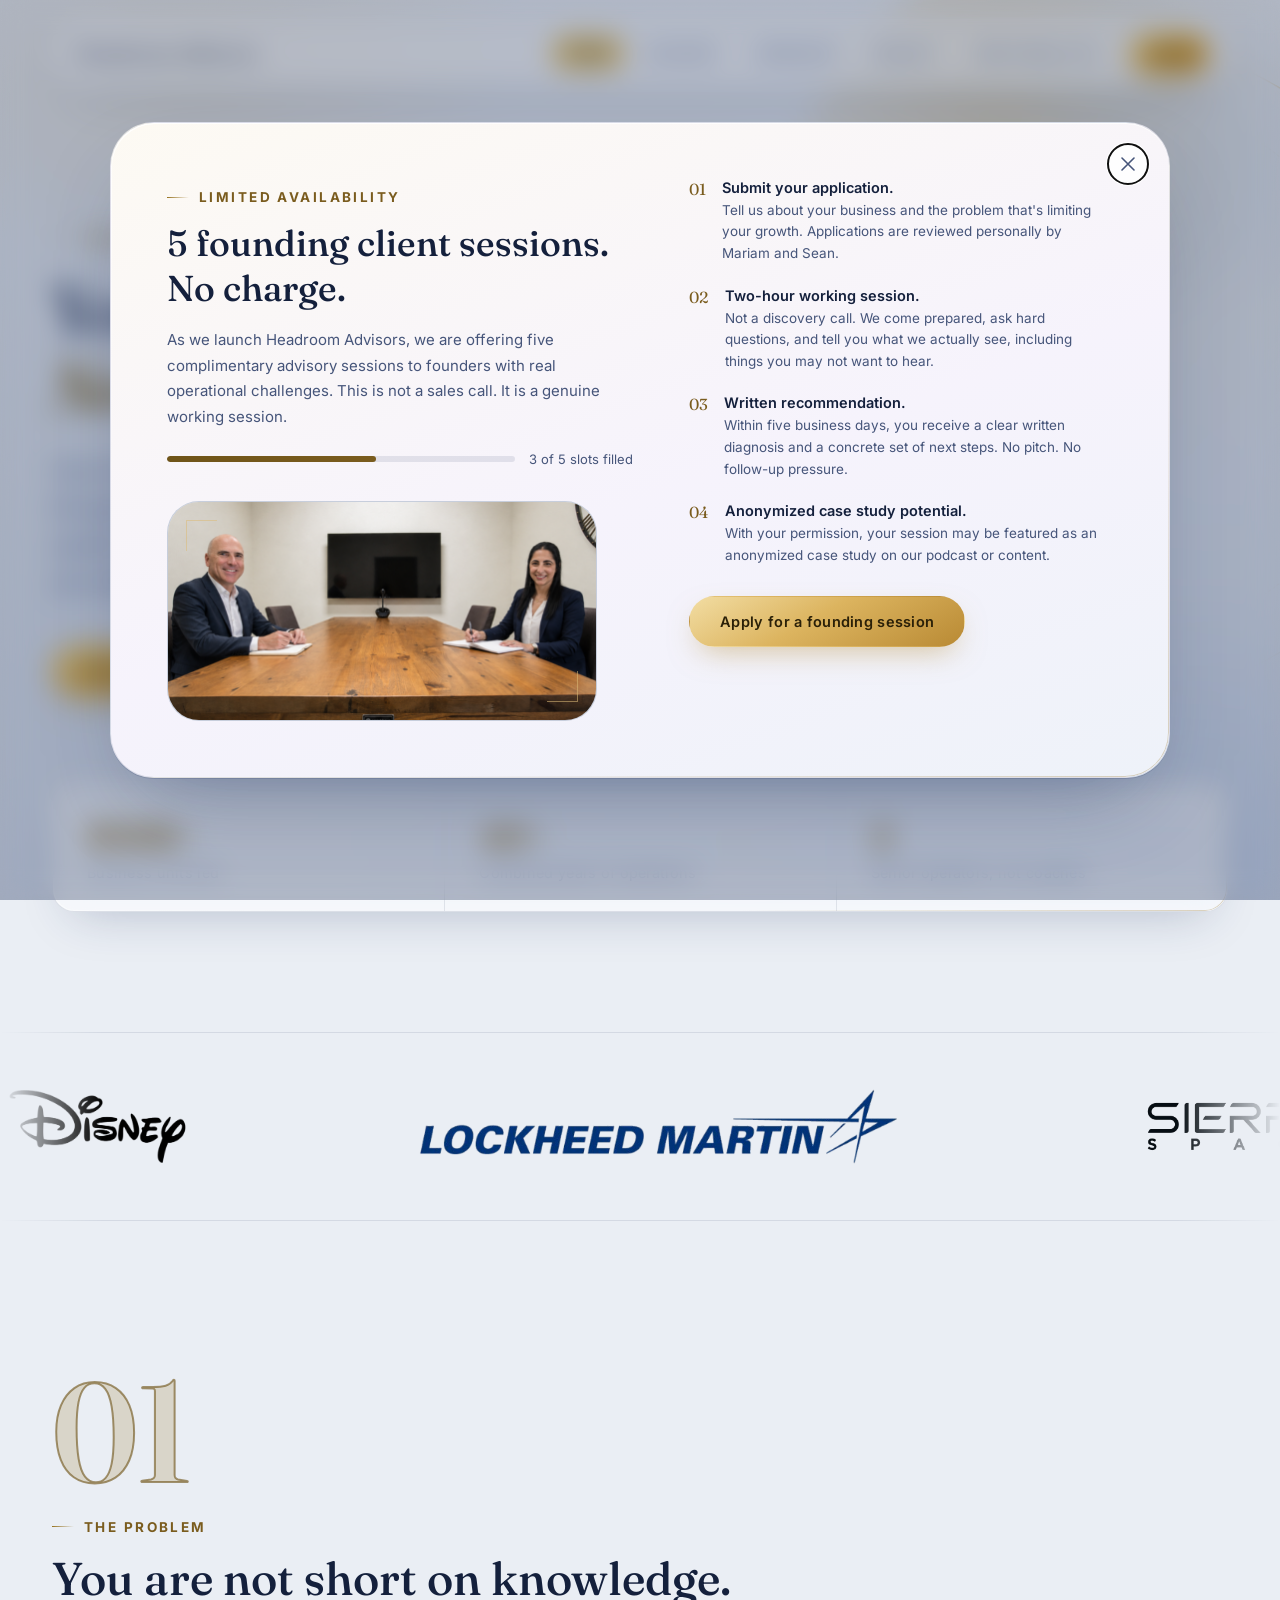
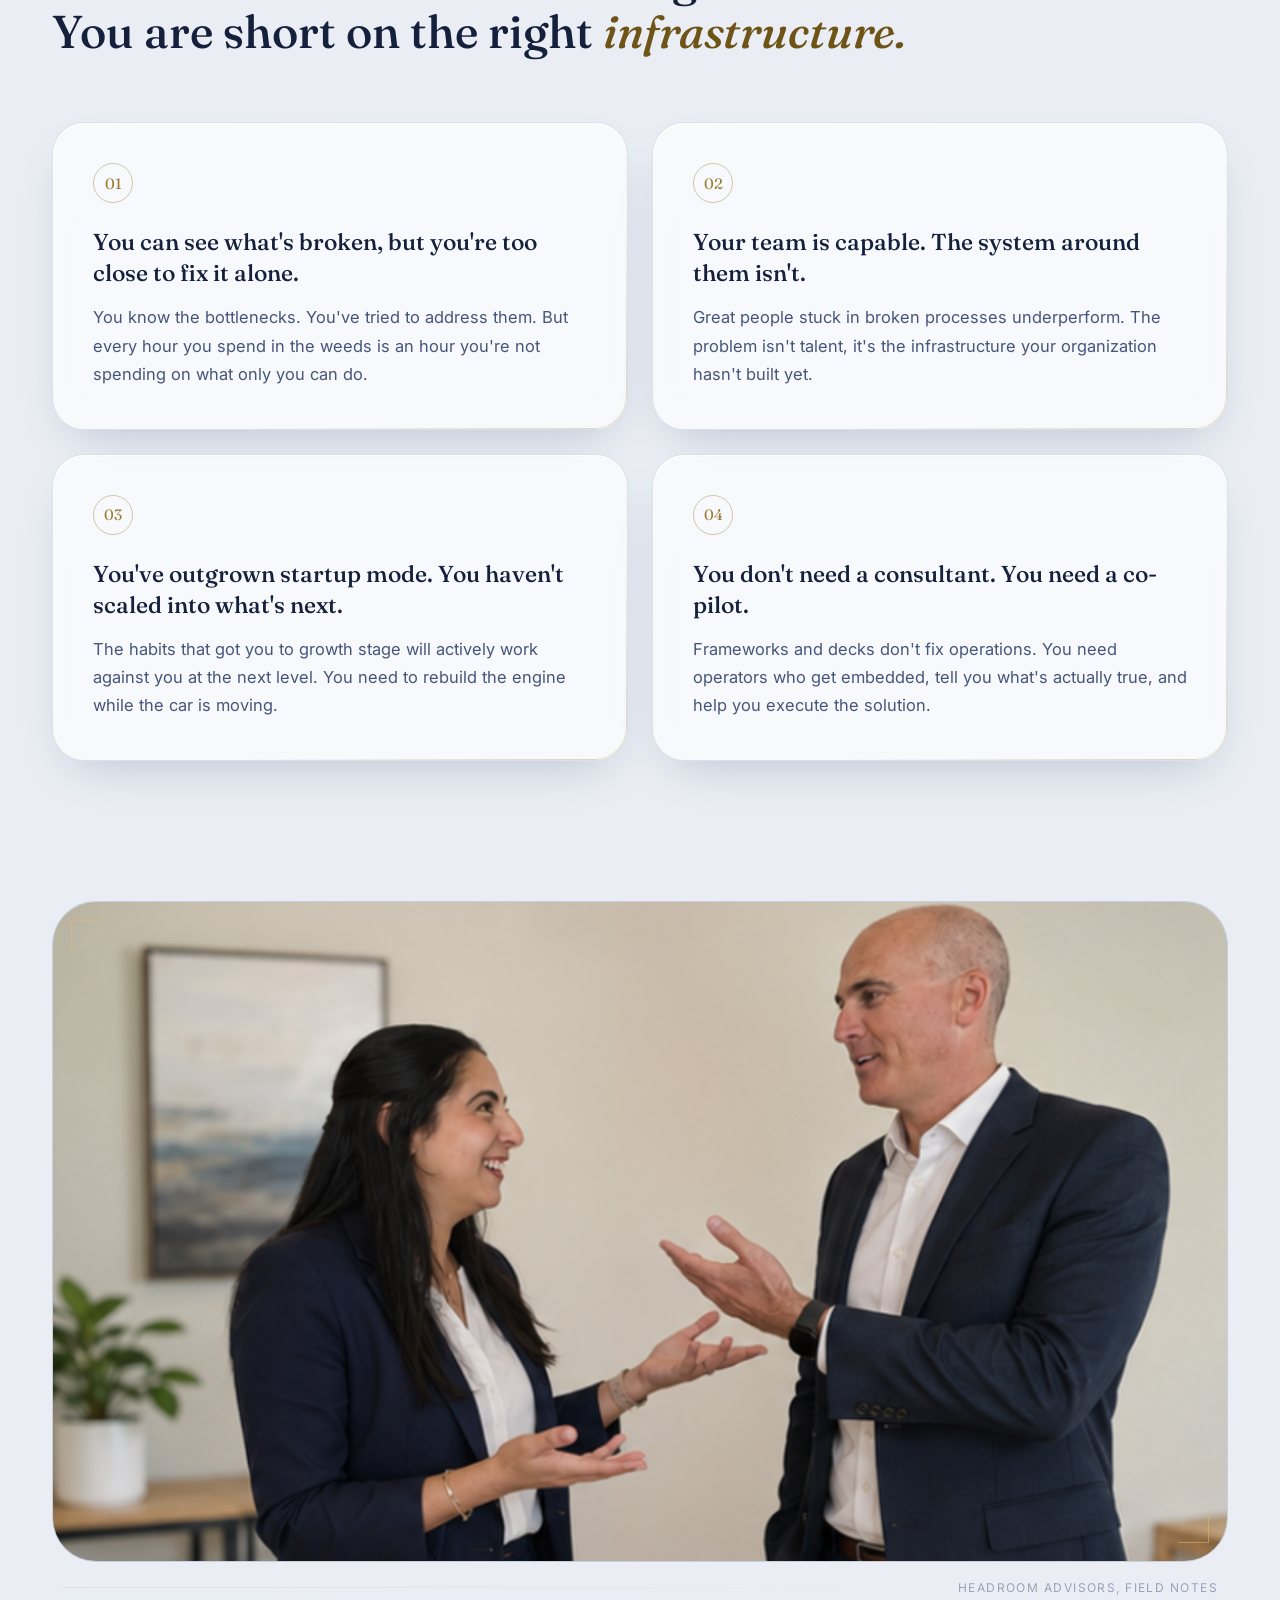
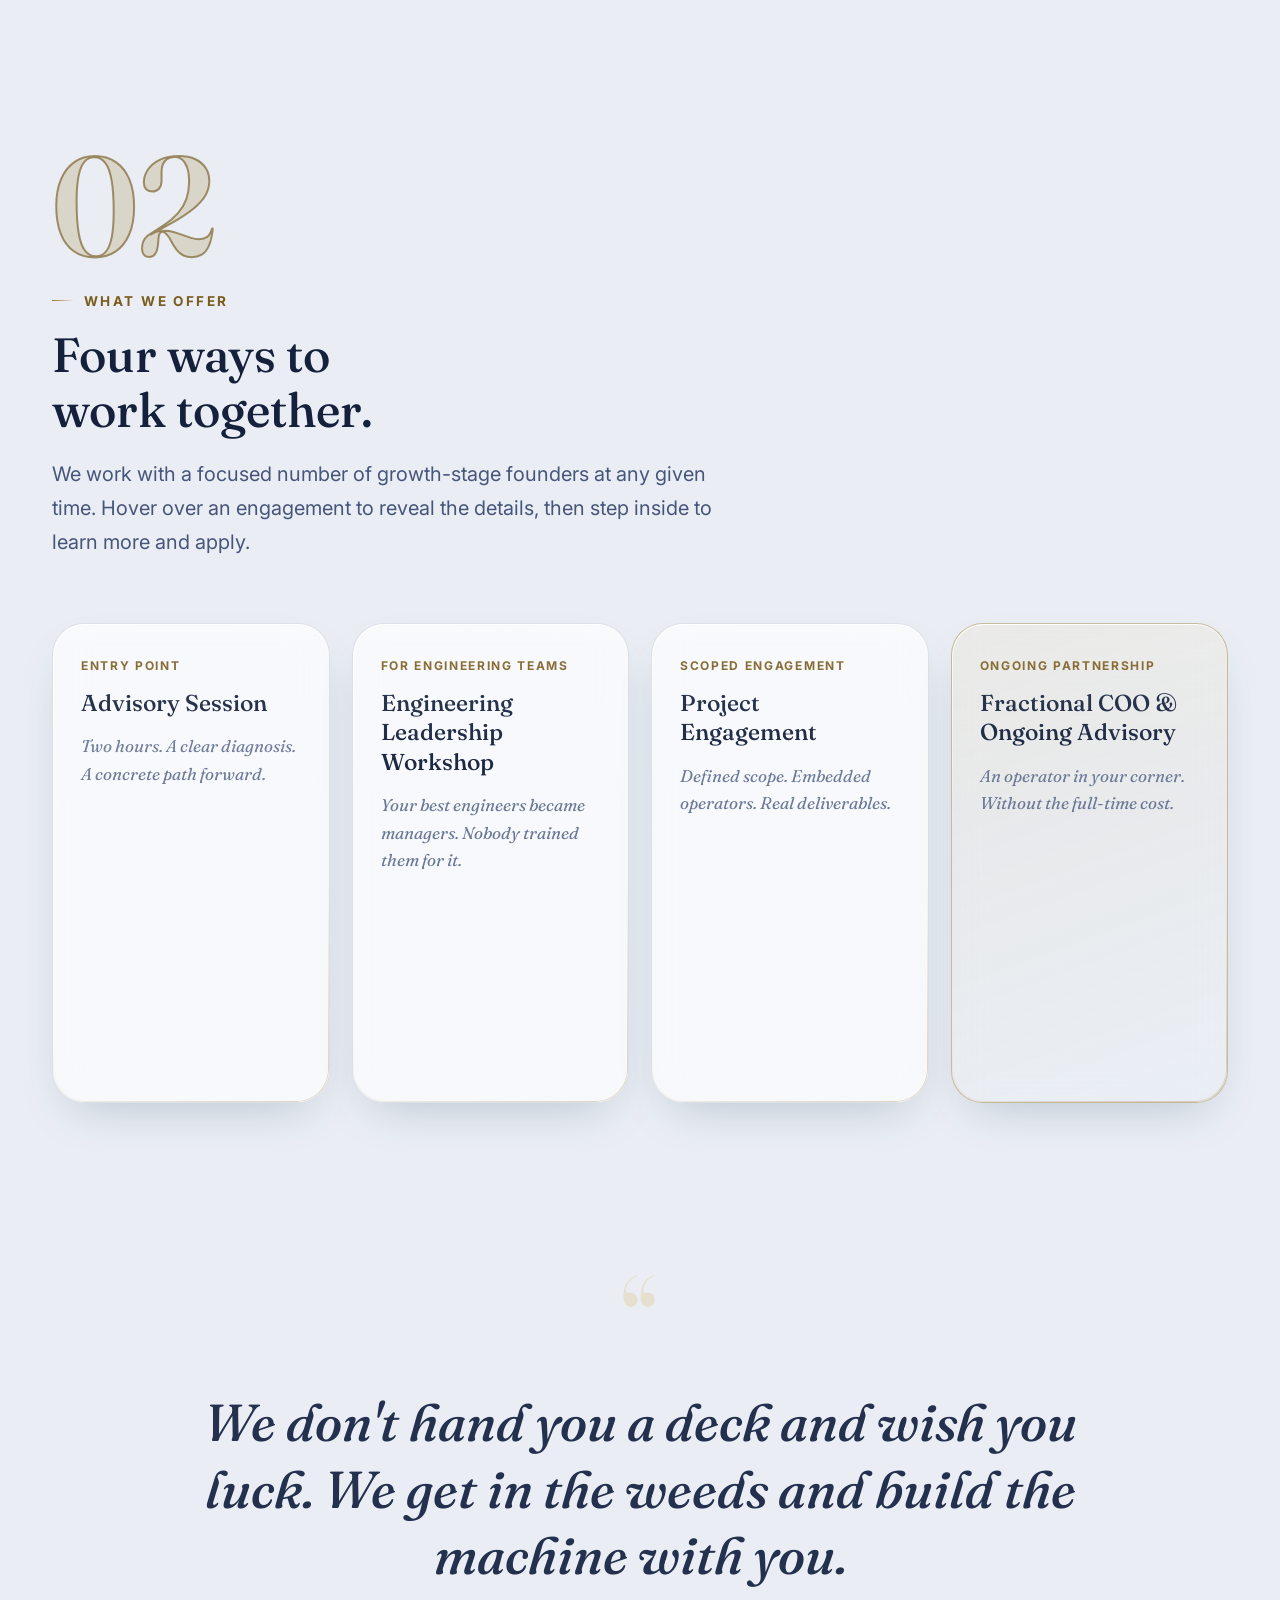
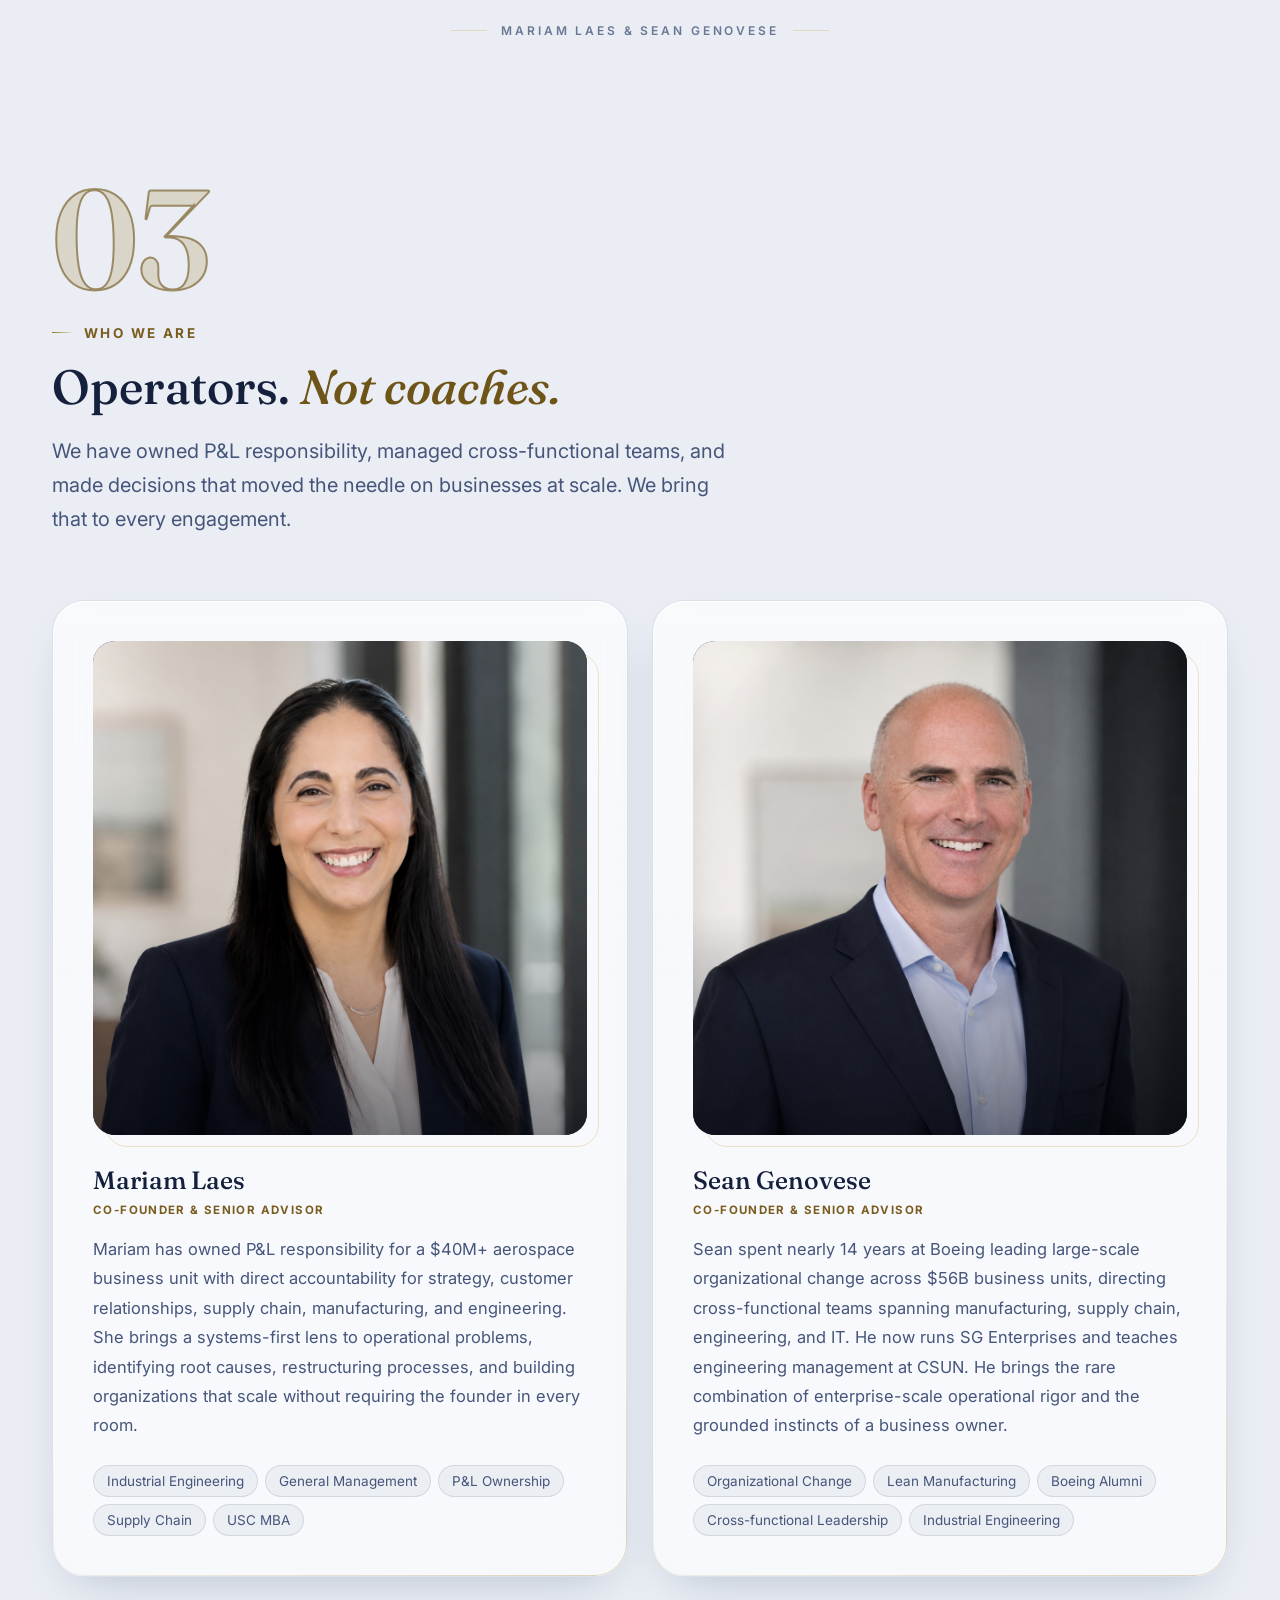
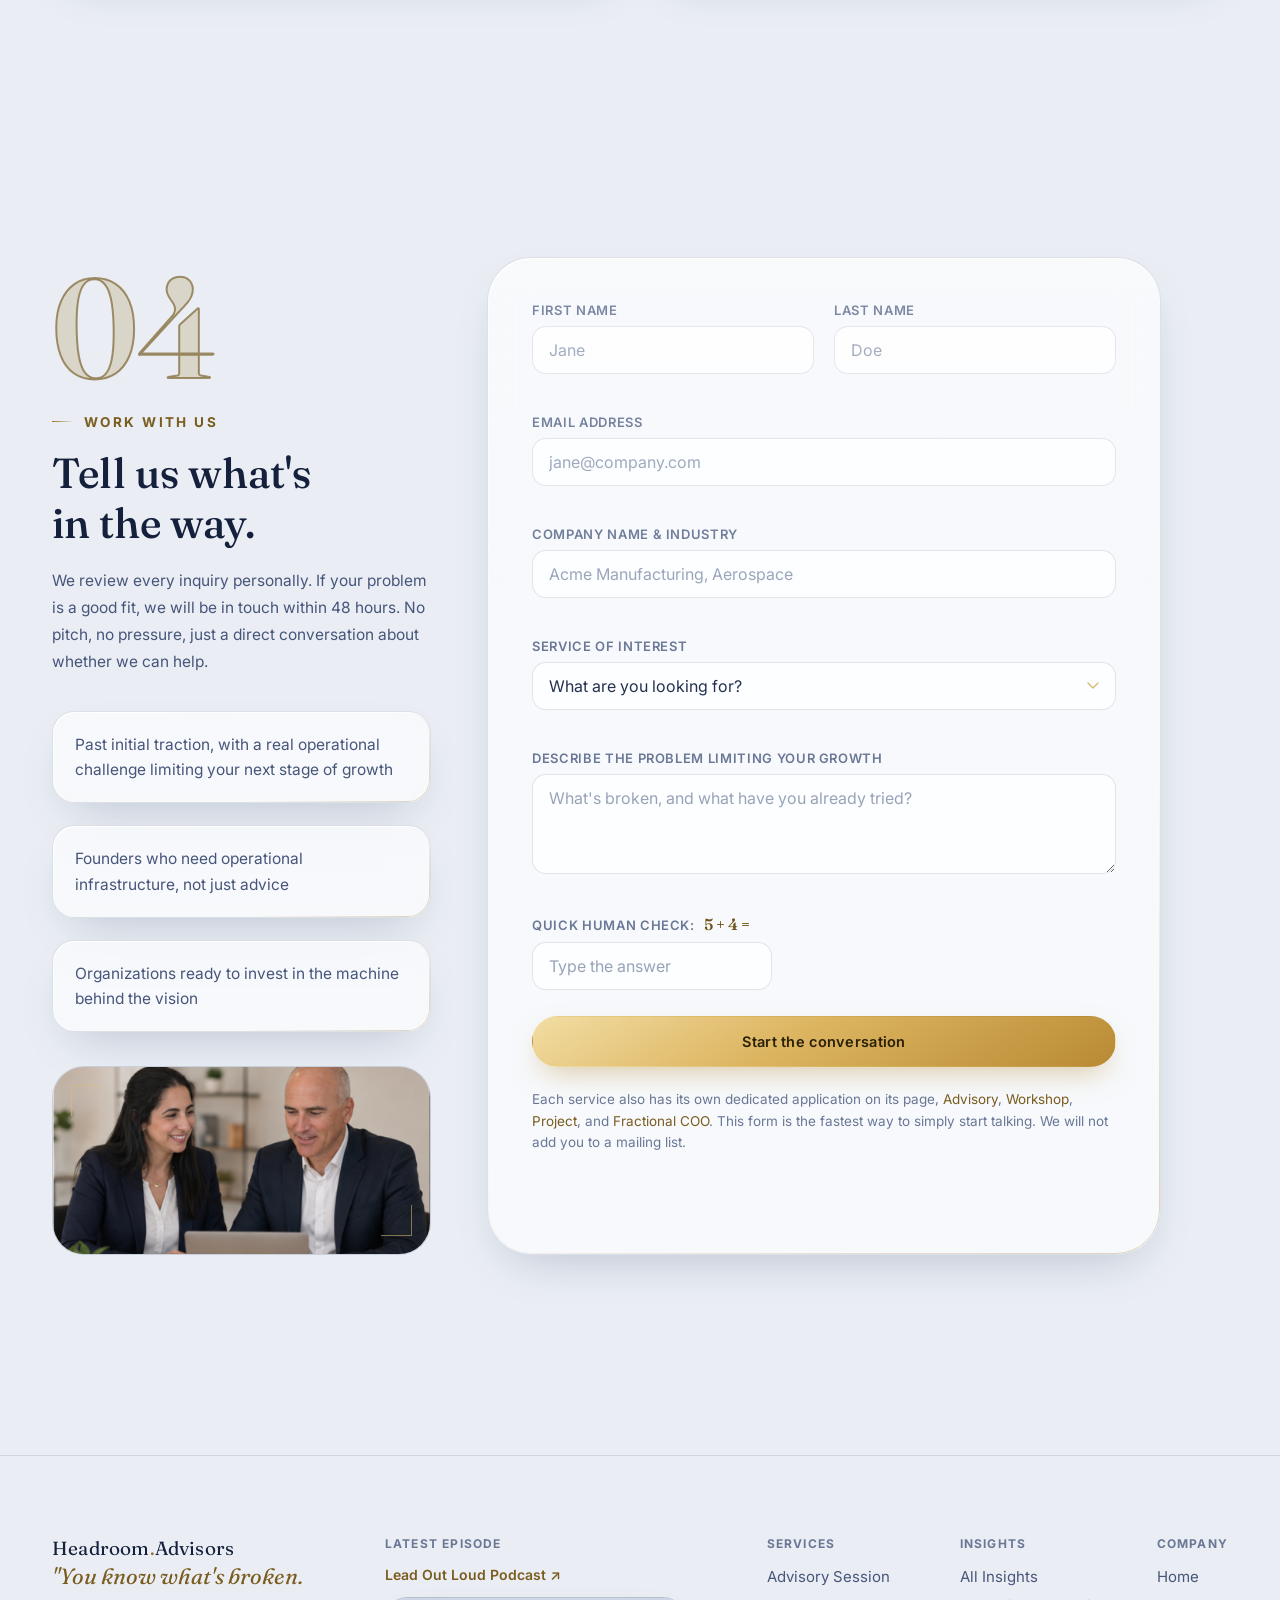
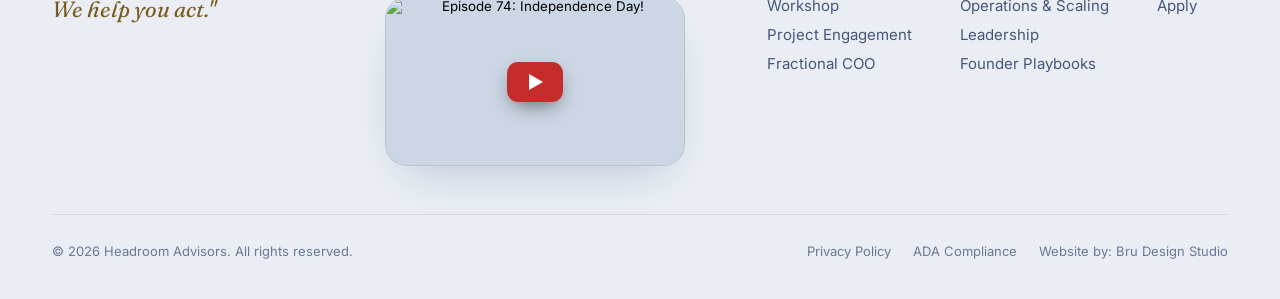
==== commit 071bc268: "Add files via upload" ====
--- a/index.html
+++ b/index.html
@@ -200,7 +200,7 @@
   <section class="story-banner">
     <div class="container reveal">
       <div class="img-ph ph-wide has-photo">
-        <img class="ph-photo" src="assets/whiteboard.png" alt="Mariam and Sean in a working session, whiteboard full" loading="lazy" />
+        <img class="ph-photo" src="assets/team.png" alt="Mariam and Sean, the Headroom Advisors team" loading="lazy" />
       </div>
       <div class="story-caption">
         <span class="cap-line"></span>
--- a/styles.css
+++ b/styles.css
@@ -757,7 +757,7 @@
   display: flex; align-items: center; justify-content: center;
 }
 
-.ph-wide { aspect-ratio: 21 / 8; }
+.ph-wide { aspect-ratio: 16 / 9; }
 .ph-tall { aspect-ratio: 4 / 5; }
 .ph-square { aspect-ratio: 1 / 1; }
 
